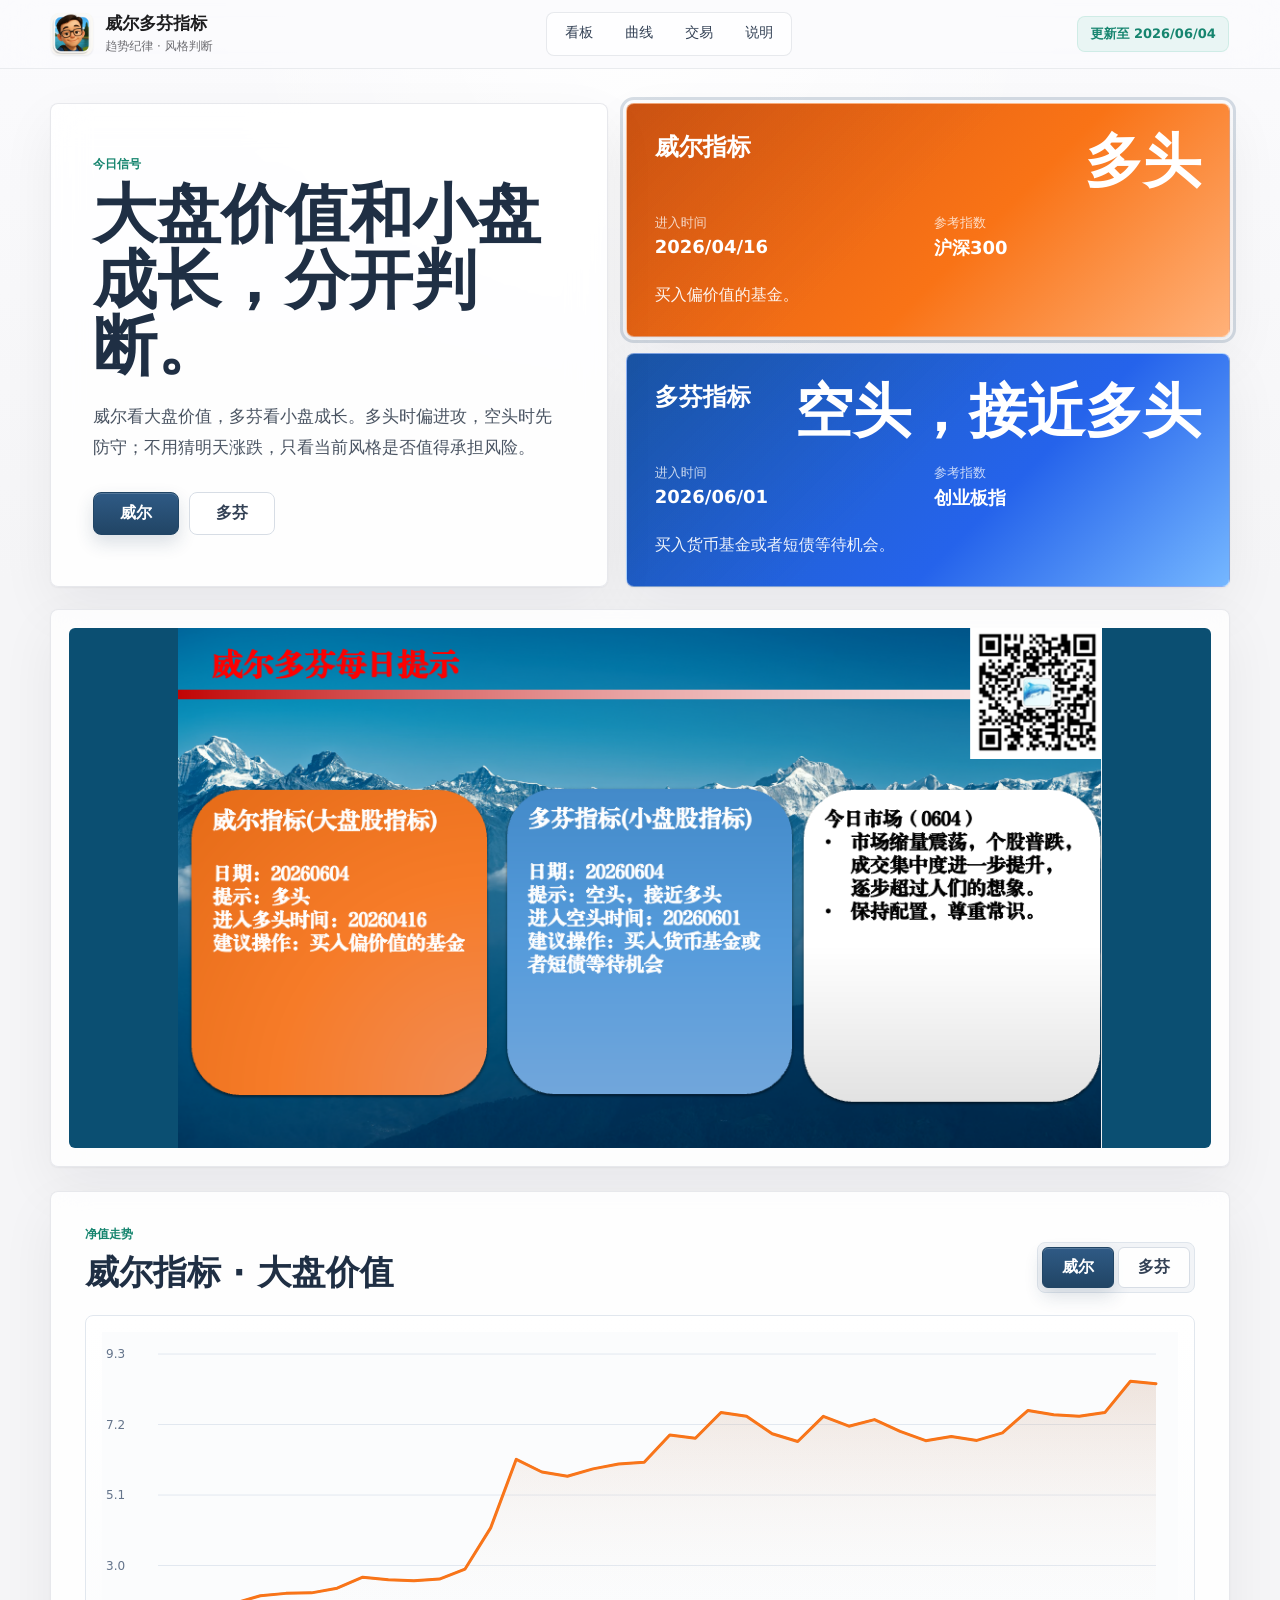
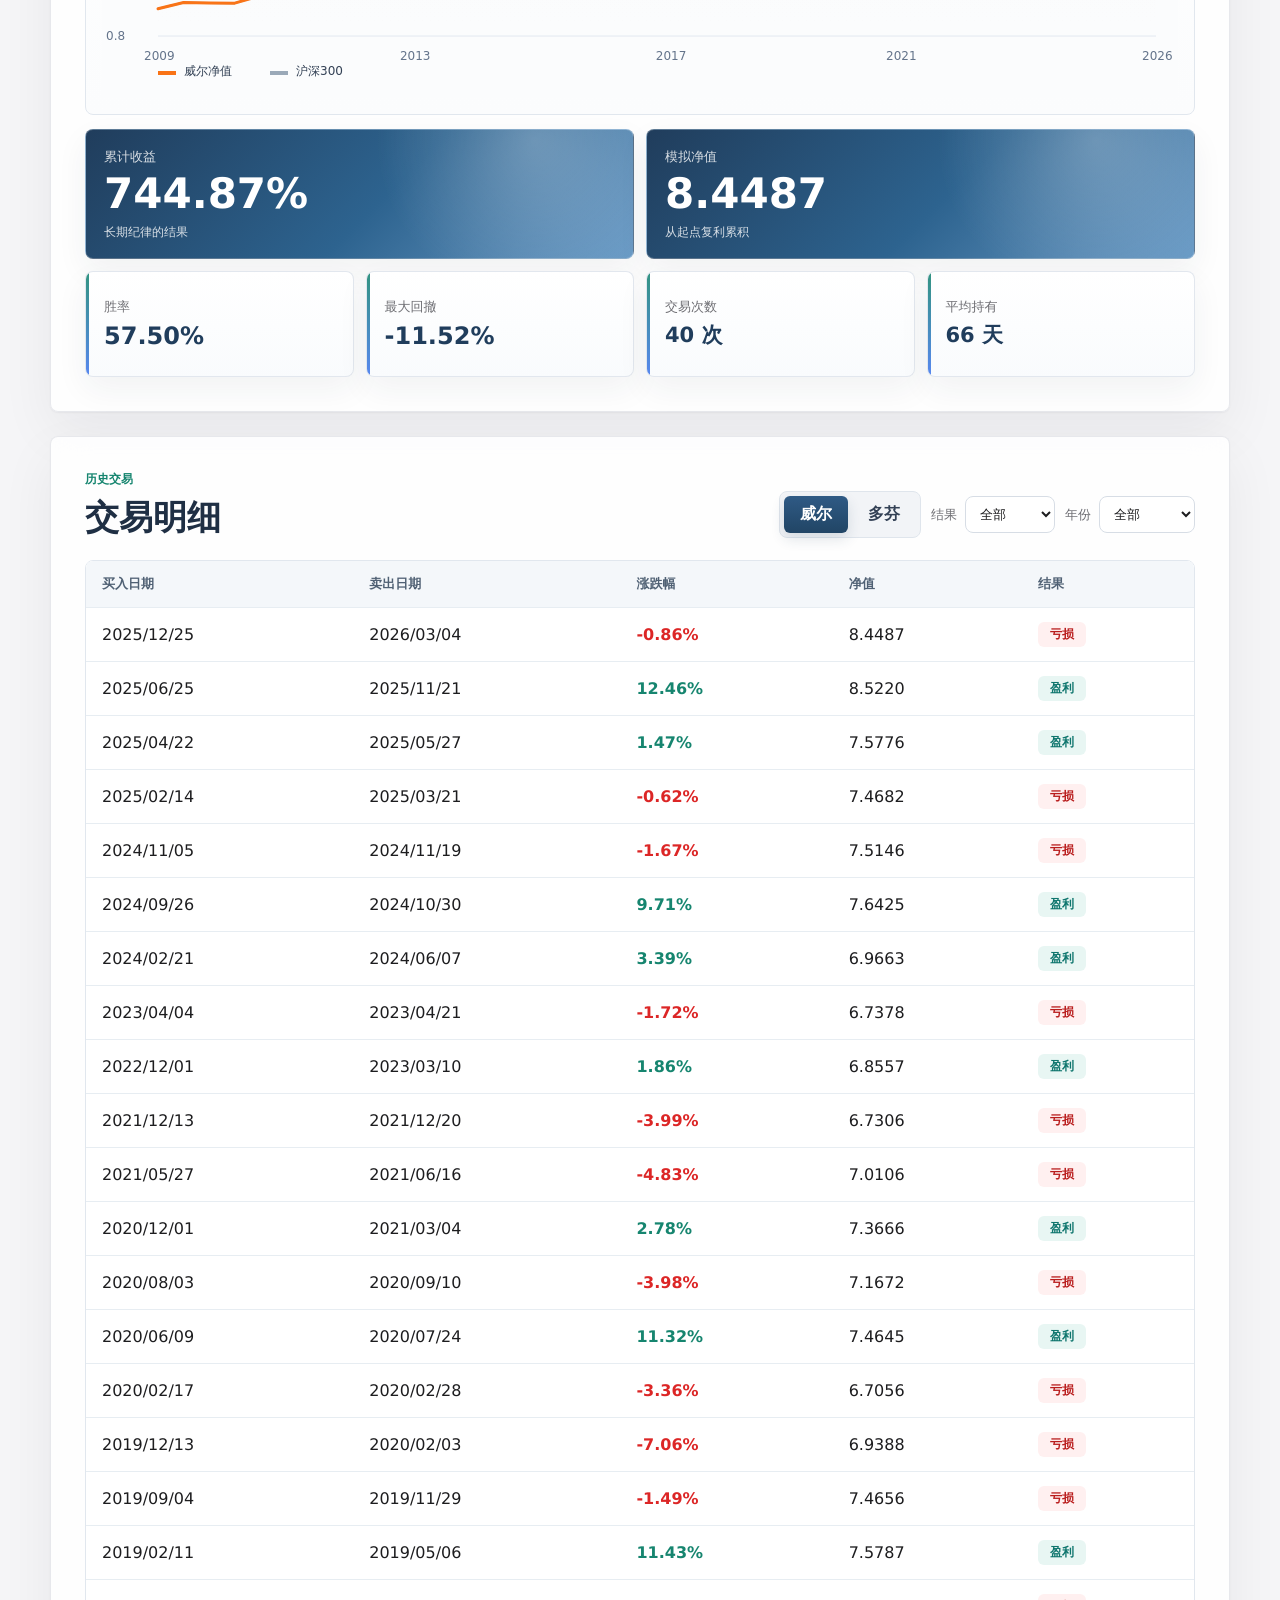
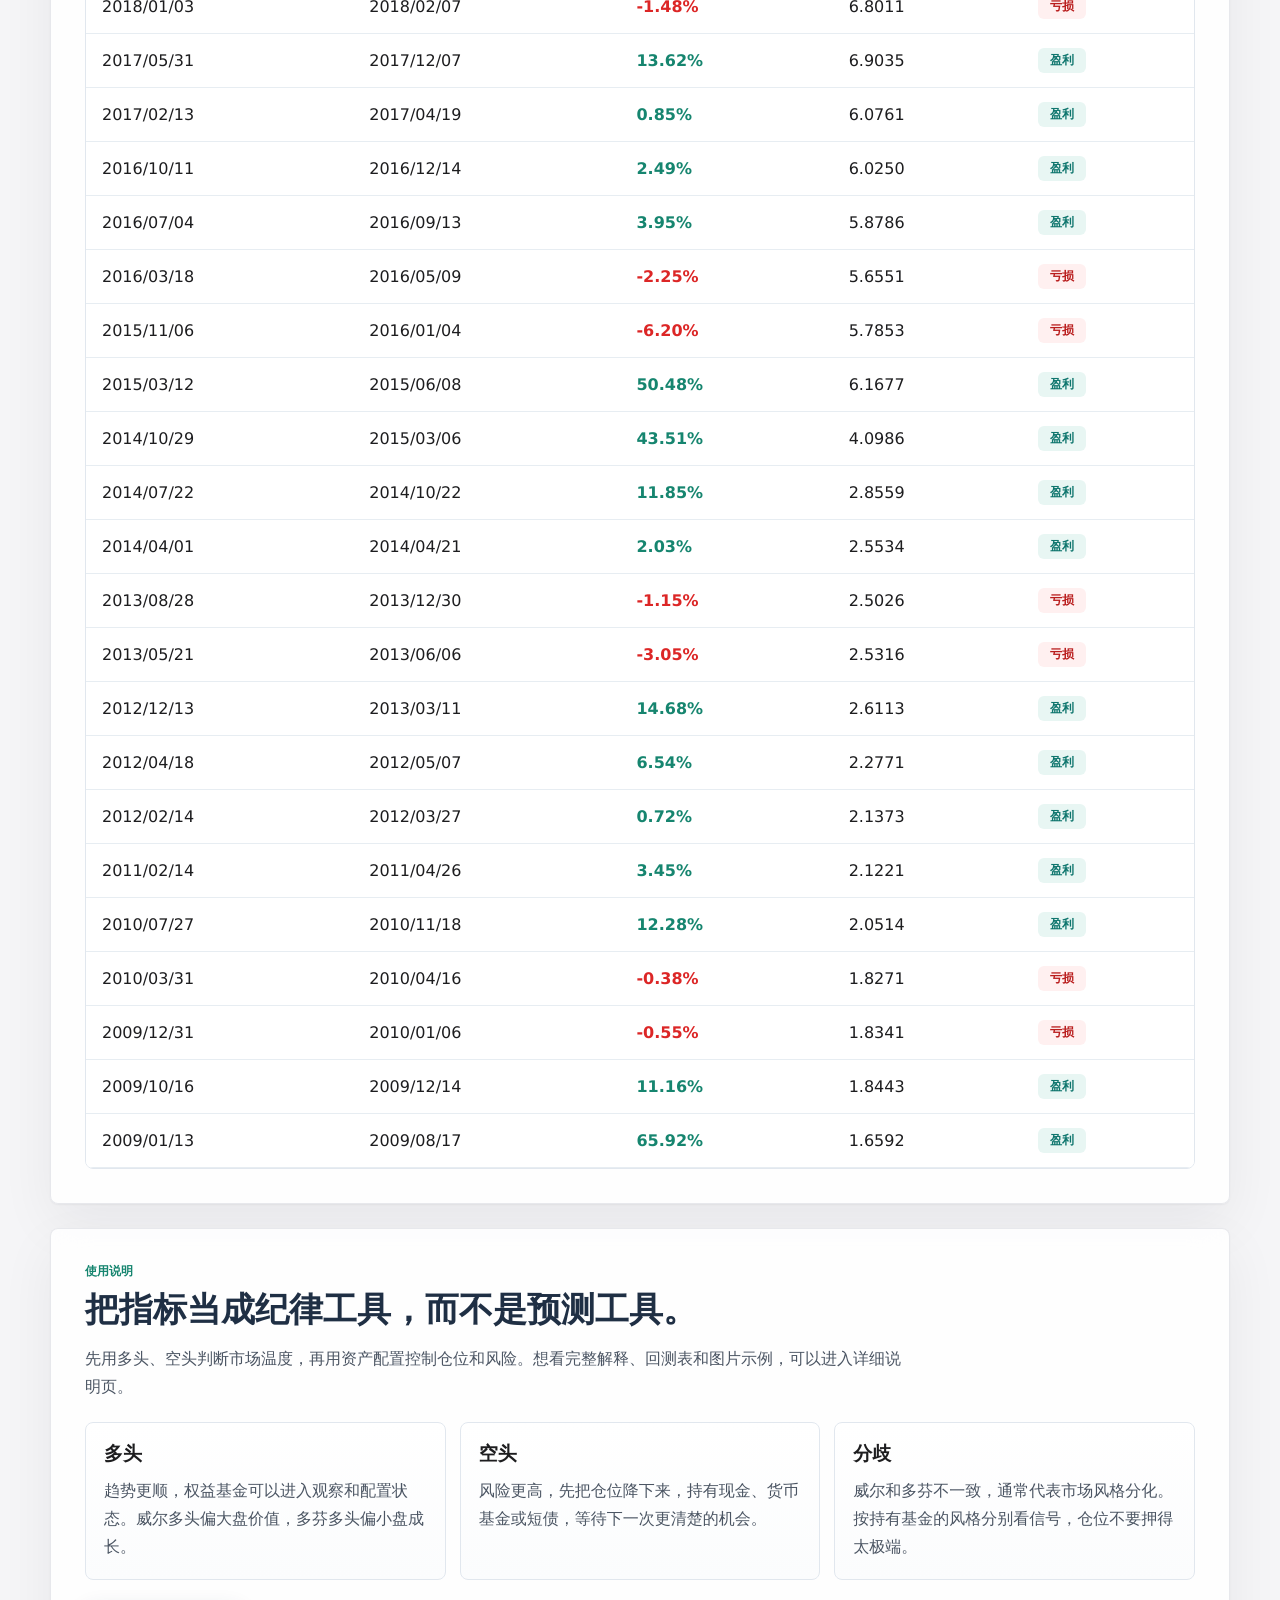
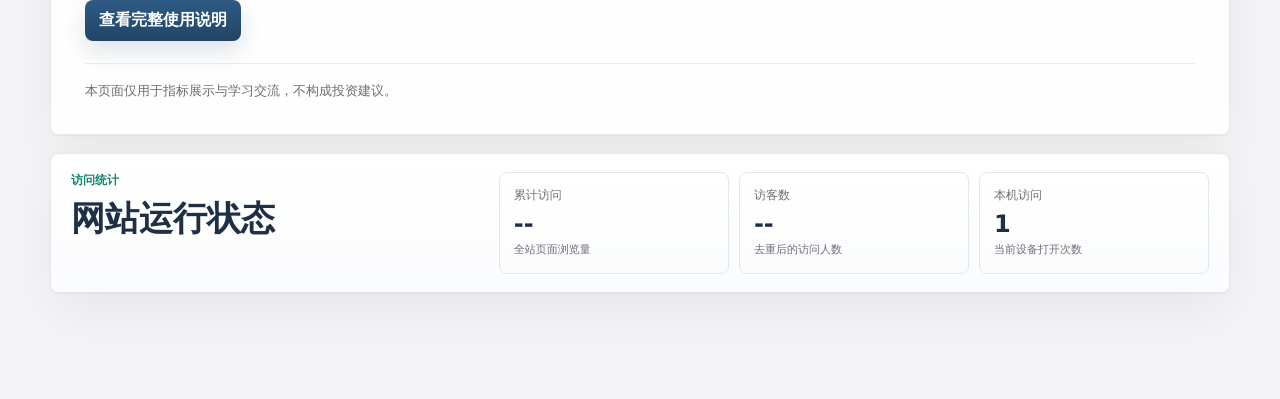
==== index.html @ 6c005b2b "refine metrics trades and guide page" ====
<!doctype html>
<html lang="zh-CN">
  <head>
    <meta charset="utf-8" />
    <meta name="viewport" content="width=device-width, initial-scale=1" />
    <meta name="description" content="威尔多芬指标交互看板：查看最新多空信号、净值曲线、历史交易和使用说明。" />
    <title>威尔多芬指标</title>
    <link rel="stylesheet" href="./public/styles.css" />
  </head>
  <body>
    <header class="topbar">
      <a class="brand" href="#overview" aria-label="威尔多芬指标首页">
        <img class="brand-mark" src="./public/assets/logo.jpeg" alt="" />
        <span>
          <strong>威尔多芬指标</strong>
          <small>趋势纪律 · 风格判断</small>
        </span>
      </a>
      <nav class="desktop-nav" aria-label="主导航">
        <a href="#overview">看板</a>
        <a href="#chart">曲线</a>
        <a href="#trades">交易</a>
        <a href="#guide">说明</a>
      </nav>
      <div class="update-pill" id="updatedAt">更新中</div>
    </header>

    <main>
      <section class="overview" id="overview">
        <div class="overview-copy">
          <p class="eyebrow">今日信号</p>
          <h1>大盘价值和小盘成长，分开判断。</h1>
          <p class="lead">
            威尔看大盘价值，多芬看小盘成长。多头时偏进攻，空头时先防守；不用猜明天涨跌，只看当前风格是否值得承担风险。
          </p>
          <div class="hero-actions">
            <button class="mode-button active" data-strategy-switch="weiler">威尔</button>
            <button class="mode-button" data-strategy-switch="duofen">多芬</button>
          </div>
        </div>
        <div class="signal-board" aria-label="最新指标状态">
          <article class="signal-panel signal-weiler" data-signal-panel="weiler">
            <div>
              <span class="panel-label">威尔指标</span>
              <strong id="weilerStatus">多头</strong>
            </div>
            <dl>
              <div>
                <dt>进入时间</dt>
                <dd id="weilerEntered">-</dd>
              </div>
              <div>
                <dt>参考指数</dt>
                <dd>沪深300</dd>
              </div>
            </dl>
            <p id="weilerSuggestion">-</p>
          </article>
          <article class="signal-panel signal-duofen" data-signal-panel="duofen">
            <div>
              <span class="panel-label">多芬指标</span>
              <strong id="duofenStatus">多头</strong>
            </div>
            <dl>
              <div>
                <dt>进入时间</dt>
                <dd id="duofenEntered">-</dd>
              </div>
              <div>
                <dt>参考指数</dt>
                <dd>创业板指</dd>
              </div>
            </dl>
            <p id="duofenSuggestion">-</p>
          </article>
        </div>
      </section>

      <section class="daily-image-band" aria-label="每日提示图片">
        <img src="./public/assets/daily-signal.png" alt="威尔多芬每日提示" />
      </section>

      <section class="section" id="chart">
        <div class="section-heading">
          <div>
            <p class="eyebrow">净值走势</p>
            <h2 id="chartTitle">威尔指标</h2>
          </div>
          <div class="segmented" role="tablist" aria-label="指标切换">
            <button class="segment active" data-strategy-switch="weiler" role="tab">威尔</button>
            <button class="segment" data-strategy-switch="duofen" role="tab">多芬</button>
          </div>
        </div>
        <div class="chart-surface">
          <canvas id="navChart" width="1200" height="520"></canvas>
          <div class="chart-tooltip" id="chartTooltip" hidden></div>
        </div>
        <aside class="metrics-panel" aria-label="关键指标">
          <div class="metric metric-primary">
            <span>累计收益</span>
            <strong id="metricReturn">-</strong>
            <small>长期纪律的结果</small>
          </div>
          <div class="metric metric-primary">
            <span>模拟净值</span>
            <strong id="metricNet">-</strong>
            <small>从起点复利累积</small>
          </div>
          <div class="metric">
            <span>胜率</span>
            <strong id="metricWinRate">-</strong>
          </div>
          <div class="metric">
            <span>最大回撤</span>
            <strong id="metricDrawdown">-</strong>
          </div>
          <div class="metric compact">
            <span>交易次数</span>
            <strong id="metricTrades">-</strong>
          </div>
          <div class="metric compact">
            <span>平均持有</span>
            <strong id="metricHolding">-</strong>
          </div>
        </aside>
      </section>

      <section class="section" id="trades">
        <div class="section-heading">
          <div>
            <p class="eyebrow">历史交易</p>
            <h2>交易明细</h2>
          </div>
          <div class="trade-tools" aria-label="交易筛选">
            <div class="mini-segmented" role="tablist" aria-label="交易指标切换">
              <button class="mini-segment active" data-strategy-switch="weiler" role="tab">威尔</button>
              <button class="mini-segment" data-strategy-switch="duofen" role="tab">多芬</button>
            </div>
            <label class="select-label">
              <span>结果</span>
              <select id="resultFilter">
                <option value="all">全部</option>
                <option value="盈利">盈利</option>
                <option value="亏损">亏损</option>
              </select>
            </label>
            <label class="select-label">
              <span>年份</span>
              <select id="yearFilter">
                <option value="all">全部</option>
              </select>
            </label>
          </div>
        </div>
        <div class="table-wrap">
          <table>
            <thead>
              <tr>
                <th>买入日期</th>
                <th>卖出日期</th>
                <th>涨跌幅</th>
                <th>净值</th>
                <th>结果</th>
              </tr>
            </thead>
            <tbody id="tradeRows"></tbody>
          </table>
        </div>
        <div class="trade-cards" id="tradeCards"></div>
      </section>

      <section class="section guide" id="guide">
        <p class="eyebrow">使用说明</p>
        <h2>把指标当成纪律工具，而不是预测工具。</h2>
        <p class="guide-lead">
          先用多头、空头判断市场温度，再用资产配置控制仓位和风险。想看完整解释、回测表和图片示例，可以进入详细说明页。
        </p>
        <div class="guide-grid">
          <article>
            <h3>多头</h3>
            <p>趋势更顺，权益基金可以进入观察和配置状态。威尔多头偏大盘价值，多芬多头偏小盘成长。</p>
          </article>
          <article>
            <h3>空头</h3>
            <p>风险更高，先把仓位降下来，持有现金、货币基金或短债，等待下一次更清楚的机会。</p>
          </article>
          <article>
            <h3>分歧</h3>
            <p>威尔和多芬不一致，通常代表市场风格分化。按持有基金的风格分别看信号，仓位不要押得太极端。</p>
          </article>
        </div>
        <a class="guide-link" href="./guide.html">查看完整使用说明</a>
        <p class="disclaimer" id="disclaimer"></p>
      </section>

      <section class="site-stats" aria-label="网站访问统计">
        <div>
          <p class="eyebrow">访问统计</p>
          <h2>网站运行状态</h2>
        </div>
        <div class="stats-grid">
          <article>
            <span>累计访问</span>
            <strong><span id="busuanzi_value_site_pv">--</span></strong>
            <small>全站页面浏览量</small>
          </article>
          <article>
            <span>访客数</span>
            <strong><span id="busuanzi_value_site_uv">--</span></strong>
            <small>去重后的访问人数</small>
          </article>
          <article>
            <span>本机访问</span>
            <strong id="localVisitCount">--</strong>
            <small>当前设备打开次数</small>
          </article>
        </div>
      </section>
    </main>

    <nav class="mobile-nav" aria-label="移动端导航">
      <a href="#overview">看板</a>
      <a href="#chart">曲线</a>
      <a href="#trades">交易</a>
      <a href="#guide">说明</a>
    </nav>

    <script async src="https://busuanzi.ibruce.info/busuanzi/2.3/busuanzi.pure.mini.js"></script>
    <script src="./public/app.js" type="module"></script>
  </body>
</html>
---- public/styles.css ----
:root {
  color-scheme: light;
  --ink: #1d1d1f;
  --muted: #6e6e73;
  --line: #e5e7eb;
  --paper: #f5f5f7;
  --surface: #ffffff;
  --navy: #203d5c;
  --green: #16856f;
  --orange: #f97316;
  --orange-soft: #fff1e8;
  --blue: #2563eb;
  --blue-soft: #edf5ff;
  --red: #dc2626;
  --shadow: 0 18px 50px rgba(25, 45, 70, 0.08);
  --soft-shadow: 0 1px 2px rgba(15, 23, 42, 0.05), 0 20px 55px rgba(15, 23, 42, 0.06);
}

* {
  box-sizing: border-box;
}

html {
  scroll-behavior: smooth;
  scroll-padding-top: 88px;
}

body {
  margin: 0;
  color: var(--ink);
  background:
    radial-gradient(circle at 50% 0%, rgba(255, 255, 255, 0.92) 0, rgba(245, 245, 247, 0) 420px),
    linear-gradient(180deg, #fbfbfd 0%, #f5f5f7 580px),
    var(--paper);
  font-family:
    ui-sans-serif, system-ui, -apple-system, BlinkMacSystemFont, "SF Pro Display", "Segoe UI",
    "PingFang SC", "Microsoft YaHei", sans-serif;
  -webkit-font-smoothing: antialiased;
  text-rendering: geometricPrecision;
}

a {
  color: inherit;
  text-decoration: none;
}

button,
select {
  font: inherit;
}

.topbar {
  position: sticky;
  top: 0;
  z-index: 20;
  display: flex;
  align-items: center;
  justify-content: space-between;
  gap: 24px;
  min-height: 68px;
  padding: 12px clamp(18px, 4vw, 56px);
  background: rgba(251, 251, 253, 0.82);
  border-bottom: 1px solid rgba(229, 231, 235, 0.78);
  backdrop-filter: saturate(180%) blur(22px);
}

.brand {
  display: flex;
  align-items: center;
  gap: 12px;
  min-width: 210px;
}

.brand-mark {
  width: 42px;
  height: 42px;
  display: block;
  object-fit: cover;
  background: #ffffff;
  border-radius: 8px;
  box-shadow: 0 1px 2px rgba(15, 23, 42, 0.08);
}

.brand strong,
.brand small {
  display: block;
}

.brand strong {
  font-size: 17px;
}

.brand small {
  color: var(--muted);
  margin-top: 2px;
  font-size: 12px;
}

.desktop-nav {
  display: flex;
  align-items: center;
  justify-content: center;
  gap: 4px;
  padding: 4px;
  background: rgba(255, 255, 255, 0.72);
  border: 1px solid rgba(229, 231, 235, 0.9);
  border-radius: 8px;
  box-shadow: inset 0 1px 0 rgba(255, 255, 255, 0.74);
}

.desktop-nav a {
  padding: 8px 14px;
  border-radius: 6px;
  color: #334155;
  font-size: 14px;
}

.desktop-nav a:hover {
  background: rgba(245, 245, 247, 0.92);
  color: var(--navy);
}

.update-pill {
  white-space: nowrap;
  padding: 8px 12px;
  color: var(--green);
  background: rgba(232, 246, 243, 0.9);
  border: 1px solid rgba(204, 235, 228, 0.88);
  border-radius: 8px;
  font-size: 13px;
  font-weight: 700;
}

main {
  width: min(1180px, calc(100% - 32px));
  margin: 0 auto;
  padding: 34px 0 106px;
}

.overview {
  display: grid;
  grid-template-columns: minmax(0, 0.96fr) minmax(460px, 1.04fr);
  align-items: stretch;
  gap: 18px;
  min-height: 430px;
}

.overview-copy {
  display: flex;
  flex-direction: column;
  justify-content: center;
  padding: 42px;
  background: rgba(255, 255, 255, 0.86);
  border: 1px solid rgba(229, 231, 235, 0.92);
  border-radius: 8px;
  box-shadow: var(--soft-shadow);
  backdrop-filter: blur(18px);
}

.eyebrow {
  margin: 0 0 10px;
  color: var(--green);
  font-size: 12px;
  font-weight: 800;
  letter-spacing: 0;
}

h1,
h2,
h3,
p {
  overflow-wrap: anywhere;
}

h1 {
  max-width: 720px;
  margin: 0;
  color: #1f2f44;
  font-size: clamp(36px, 5vw, 64px);
  line-height: 1.03;
  font-weight: 800;
}

h2 {
  margin: 0;
  color: #1f2f44;
  font-size: clamp(25px, 3vw, 34px);
  line-height: 1.18;
}

h3 {
  margin: 0 0 10px;
  font-size: 19px;
}

.lead {
  margin: 22px 0 0;
  max-width: 680px;
  color: #4b5563;
  font-size: 17px;
  line-height: 1.8;
}

.hero-actions {
  display: flex;
  gap: 10px;
  margin-top: 28px;
}

.mode-button,
.segment {
  border: 1px solid #d7dde5;
  background: rgba(255, 255, 255, 0.92);
  color: #334155;
  cursor: pointer;
  transition: 0.18s ease;
}

.mode-button:hover,
.segment:hover {
  border-color: #b7c3d0;
  background: #f8fafc;
}

.mode-button {
  min-width: 86px;
  padding: 10px 18px;
  border-radius: 8px;
  font-weight: 800;
}

.mode-button.active,
.segment.active {
  color: white;
  background: linear-gradient(180deg, #2f5a85, #214565);
  border-color: #214565;
  box-shadow: inset 0 1px 0 rgba(255, 255, 255, 0.18), 0 8px 18px rgba(32, 61, 92, 0.16);
}

.signal-board {
  display: grid;
  grid-template-columns: 1fr;
  gap: 16px;
}

.signal-panel {
  display: flex;
  flex-direction: column;
  justify-content: space-between;
  min-height: 206px;
  padding: 28px;
  border-radius: 8px;
  border: 1px solid rgba(255, 255, 255, 0.42);
  box-shadow: var(--soft-shadow);
}

.signal-panel.active-signal {
  outline: 3px solid rgba(35, 71, 109, 0.18);
  outline-offset: 3px;
}

.signal-panel > div:first-child {
  display: flex;
  align-items: flex-start;
  justify-content: space-between;
  gap: 18px;
}

.signal-panel strong {
  font-size: clamp(38px, 5vw, 58px);
  line-height: 1;
}

.panel-label {
  font-size: 24px;
  font-weight: 900;
}

.signal-panel dl {
  display: grid;
  grid-template-columns: 1fr 1fr;
  gap: 12px;
  margin: 24px 0 0;
}

.signal-panel dt {
  color: rgba(255, 255, 255, 0.76);
  font-size: 13px;
}

.signal-panel dd {
  margin: 5px 0 0;
  color: white;
  font-size: 18px;
  font-weight: 800;
}

.signal-panel p {
  margin: 20px 0 0;
  color: rgba(255, 255, 255, 0.92);
  line-height: 1.7;
}

.signal-weiler {
  color: white;
  background:
    linear-gradient(135deg, rgba(120, 45, 12, 0.18), rgba(255, 255, 255, 0) 46%),
    linear-gradient(135deg, #dc5a13, #f97316 58%, #ffb179);
}

.signal-duofen {
  color: white;
  background:
    linear-gradient(135deg, rgba(13, 42, 92, 0.22), rgba(255, 255, 255, 0) 48%),
    linear-gradient(135deg, #1d5fb8, #2563eb 62%, #75b7ff);
}

.daily-image-band {
  margin-top: 22px;
  padding: 18px;
  background: rgba(255, 255, 255, 0.78);
  border: 1px solid rgba(229, 231, 235, 0.92);
  border-radius: 8px;
  box-shadow: var(--soft-shadow);
  backdrop-filter: blur(18px);
}

.daily-image-band img {
  display: block;
  width: 100%;
  height: auto;
  aspect-ratio: 16 / 9;
  max-height: 520px;
  object-fit: contain;
  border-radius: 6px;
  background: #0b4f72;
}

.section {
  scroll-margin-top: 88px;
  margin-top: 24px;
  padding: clamp(22px, 4vw, 34px);
  background: rgba(255, 255, 255, 0.86);
  border: 1px solid rgba(229, 231, 235, 0.92);
  border-radius: 8px;
  box-shadow: var(--soft-shadow);
  backdrop-filter: blur(18px);
}

.section-heading {
  display: flex;
  align-items: flex-end;
  justify-content: space-between;
  gap: 20px;
  margin-bottom: 22px;
}

.segmented {
  display: flex;
  gap: 4px;
  padding: 4px;
  background: #f2f4f7;
  border: 1px solid #dfe5ec;
  border-radius: 8px;
}

.segment {
  min-width: 72px;
  padding: 9px 14px;
  border-radius: 6px;
  font-weight: 800;
}

.chart-surface {
  position: relative;
  min-height: 386px;
  padding: 16px;
  background: linear-gradient(180deg, #ffffff, #fbfcfd);
  border: 1px solid #e1e7ee;
  border-radius: 8px;
}

#navChart {
  display: block;
  width: 100%;
  height: 366px;
}

.chart-tooltip {
  position: absolute;
  min-width: 176px;
  padding: 10px 12px;
  background: rgba(24, 35, 49, 0.94);
  color: white;
  border-radius: 8px;
  font-size: 13px;
  pointer-events: none;
  transform: translate(-50%, calc(-100% - 12px));
}

.chart-tooltip strong,
.chart-tooltip span {
  display: block;
}

.chart-tooltip span {
  margin-top: 4px;
  color: #dbeafe;
}

.metrics-panel {
  display: grid;
  grid-template-columns: repeat(4, minmax(0, 1fr));
  gap: 12px;
  margin-top: 14px;
}

.metric {
  display: flex;
  flex-direction: column;
  justify-content: center;
  min-height: 106px;
  padding: 18px;
  position: relative;
  overflow: hidden;
  border: 1px solid rgba(225, 231, 238, 0.96);
  border-radius: 8px;
  background:
    linear-gradient(180deg, rgba(255, 255, 255, 0.96), rgba(249, 251, 253, 0.96)),
    #ffffff;
  box-shadow: 0 12px 32px rgba(31, 47, 68, 0.06);
}

.metric::before {
  content: "";
  position: absolute;
  inset: 0 auto 0 0;
  width: 3px;
  background: linear-gradient(180deg, rgba(22, 133, 111, 0.88), rgba(37, 99, 235, 0.76));
}

.metric-primary {
  grid-column: span 2;
  min-height: 128px;
  color: white;
  background:
    radial-gradient(circle at 82% 8%, rgba(255, 255, 255, 0.24), rgba(255, 255, 255, 0) 34%),
    linear-gradient(135deg, #203d5c, #2d638f 54%, #6a9bc6);
  border-color: rgba(255, 255, 255, 0.26);
}

.metric-primary::before {
  width: 0;
}

.metric span {
  color: var(--muted);
  font-size: 13px;
}

.metric strong {
  margin-top: 6px;
  color: #203d5c;
  font-size: 24px;
}

.metric small {
  margin-top: 7px;
  color: #758399;
  font-size: 12px;
  line-height: 1.4;
}

.metric-primary span,
.metric-primary small,
.metric-primary strong {
  color: white;
}

.metric-primary span,
.metric-primary small {
  opacity: 0.82;
}

.metric-primary strong {
  font-size: clamp(30px, 4vw, 42px);
  line-height: 1.05;
}

.metric.compact strong {
  font-size: 21px;
}

.body-copy {
  margin: 14px 0 0;
  color: #4b5563;
  font-size: 16px;
  line-height: 1.8;
}

.trade-extremes {
  display: grid;
  grid-template-columns: 1fr 1fr;
  gap: 12px;
}

.trade-extremes article {
  min-height: 132px;
  padding: 18px;
  background: linear-gradient(180deg, #ffffff, #fbfcfd);
  border: 1px solid #e1e7ee;
  border-radius: 8px;
}

.trade-extremes span,
.trade-extremes small {
  display: block;
  color: var(--muted);
}

.trade-extremes strong {
  display: block;
  margin: 12px 0;
  font-size: 28px;
}

.trade-extremes article:first-child strong {
  color: var(--green);
}

.trade-extremes article:last-child strong {
  color: var(--red);
}

.trade-tools {
  display: flex;
  align-items: center;
  gap: 10px;
  flex-wrap: wrap;
}

.mini-segmented {
  display: flex;
  gap: 4px;
  padding: 4px;
  background: #f2f4f7;
  border: 1px solid #dfe5ec;
  border-radius: 8px;
}

.mini-segment {
  min-width: 64px;
  padding: 8px 12px;
  color: #334155;
  background: transparent;
  border: 0;
  border-radius: 6px;
  cursor: pointer;
  font-weight: 800;
}

.mini-segment.active {
  color: white;
  background: linear-gradient(180deg, #2f5a85, #214565);
  box-shadow: 0 6px 14px rgba(32, 61, 92, 0.14);
}

.select-label {
  display: flex;
  align-items: center;
  gap: 8px;
  color: var(--muted);
  font-size: 13px;
}

select {
  min-width: 90px;
  padding: 9px 30px 9px 10px;
  color: var(--ink);
  background: #ffffff;
  border: 1px solid #d7dde5;
  border-radius: 8px;
}

.table-wrap {
  overflow-x: auto;
  border: 1px solid #e1e7ee;
  border-radius: 8px;
}

table {
  width: 100%;
  min-width: 700px;
  border-collapse: collapse;
  background: white;
}

th,
td {
  padding: 14px 16px;
  text-align: left;
  border-bottom: 1px solid #e7edf2;
  white-space: nowrap;
}

th {
  color: #506174;
  background: #f4f7fa;
  font-size: 13px;
}

tbody tr:hover {
  background: #f8fafc;
}

.positive {
  color: var(--green);
  font-weight: 900;
}

.negative {
  color: var(--red);
  font-weight: 900;
}

.tag {
  display: inline-flex;
  align-items: center;
  min-width: 48px;
  justify-content: center;
  padding: 4px 8px;
  border-radius: 6px;
  font-size: 12px;
  font-weight: 800;
}

.tag.win {
  color: #0f766e;
  background: #e8f6f3;
}

.tag.loss {
  color: #b91c1c;
  background: #fff0f0;
}

.trade-cards {
  display: none;
}

.guide-grid {
  display: grid;
  grid-template-columns: repeat(3, 1fr);
  gap: 14px;
  margin-top: 20px;
}

.guide-lead {
  max-width: 820px;
  margin: 14px 0 0;
  color: #4b5563;
  font-size: 16px;
  line-height: 1.8;
}

.guide-grid article {
  padding: 18px;
  border: 1px solid #e1e7ee;
  border-radius: 8px;
  background: linear-gradient(180deg, #ffffff, #fbfcfd);
}

.guide-grid p {
  margin: 0;
  color: #4b5563;
  line-height: 1.75;
}

.guide-link {
  display: inline-flex;
  align-items: center;
  margin-top: 20px;
  padding: 10px 14px;
  color: white;
  background: linear-gradient(180deg, #2f5a85, #214565);
  border-radius: 8px;
  font-weight: 800;
  box-shadow: 0 10px 22px rgba(32, 61, 92, 0.14);
}

.disclaimer {
  margin: 22px 0 0;
  padding-top: 18px;
  color: var(--muted);
  border-top: 1px solid #e7edf2;
  font-size: 13px;
}

.mobile-nav {
  display: none;
}

.site-stats {
  display: grid;
  grid-template-columns: minmax(0, 0.58fr) minmax(0, 1fr);
  gap: 16px;
  align-items: start;
  margin-top: 18px;
  padding: 18px 20px;
  background:
    linear-gradient(180deg, rgba(255, 255, 255, 0.92), rgba(250, 251, 253, 0.92)),
    #ffffff;
  border: 1px solid rgba(229, 231, 235, 0.96);
  border-radius: 8px;
  box-shadow: var(--soft-shadow);
  backdrop-filter: blur(18px);
}

.stats-grid {
  display: grid;
  grid-template-columns: repeat(3, minmax(0, 1fr));
  gap: 10px;
}

.stats-grid article {
  min-height: 88px;
  padding: 14px;
  background: linear-gradient(180deg, #ffffff, #fbfcfd);
  border: 1px solid #e1e7ee;
  border-radius: 8px;
}

.stats-grid span,
.stats-grid small {
  display: block;
}

.stats-grid article > span {
  color: var(--muted);
  font-size: 12px;
}

.stats-grid strong {
  display: block;
  margin: 8px 0 5px;
  color: #1f2f44;
  font-size: clamp(19px, 2.2vw, 24px);
  line-height: 1.05;
}

.stats-grid small {
  color: var(--muted);
  font-size: 11px;
  line-height: 1.5;
}

.guide-main {
  width: min(1080px, calc(100% - 32px));
}

.guide-hero {
  min-height: 360px;
  display: flex;
  flex-direction: column;
  justify-content: center;
  padding: clamp(34px, 6vw, 72px);
  background:
    radial-gradient(circle at 84% 12%, rgba(37, 99, 235, 0.16), rgba(37, 99, 235, 0) 34%),
    linear-gradient(180deg, rgba(255, 255, 255, 0.94), rgba(250, 251, 253, 0.9));
  border: 1px solid rgba(229, 231, 235, 0.92);
  border-radius: 8px;
  box-shadow: var(--soft-shadow);
}

.guide-hero p:not(.eyebrow) {
  max-width: 760px;
  margin: 22px 0 0;
  color: #4b5563;
  font-size: clamp(18px, 2.6vw, 24px);
  line-height: 1.75;
}

.guide-section {
  margin-top: 22px;
  padding: clamp(24px, 4vw, 38px);
  background: rgba(255, 255, 255, 0.88);
  border: 1px solid rgba(229, 231, 235, 0.92);
  border-radius: 8px;
  box-shadow: var(--soft-shadow);
  backdrop-filter: blur(18px);
}

.guide-section-head {
  max-width: 820px;
  margin-bottom: 18px;
}

.guide-copy,
.guide-note,
.guide-risk {
  color: #4b5563;
  font-size: 16px;
  line-height: 1.85;
}

.guide-note,
.guide-risk {
  margin: 18px 0 0;
  padding: 14px 16px;
  background: #f7fafc;
  border: 1px solid #e1e7ee;
  border-radius: 8px;
}

.guide-risk {
  color: #7f1d1d;
  background: #fff5f5;
  border-color: #fee2e2;
}

.guide-two-col,
.guide-chart-grid,
.guide-steps {
  display: grid;
  gap: 14px;
}

.guide-two-col {
  grid-template-columns: repeat(2, minmax(0, 1fr));
}

.guide-two-col article,
.guide-steps article {
  padding: 20px;
  background: linear-gradient(180deg, #ffffff, #fbfcfd);
  border: 1px solid #e1e7ee;
  border-radius: 8px;
}

.guide-two-col p,
.guide-steps p {
  margin: 0;
  color: #4b5563;
  line-height: 1.75;
}

.weiler-soft {
  border-color: rgba(249, 115, 22, 0.22) !important;
  background:
    linear-gradient(180deg, rgba(255, 255, 255, 0.96), rgba(255, 247, 237, 0.9)),
    #ffffff !important;
}

.duofen-soft {
  border-color: rgba(37, 99, 235, 0.22) !important;
  background:
    linear-gradient(180deg, rgba(255, 255, 255, 0.96), rgba(239, 246, 255, 0.9)),
    #ffffff !important;
}

.guide-figure {
  margin: 18px 0 0;
  padding: 12px;
  background: #ffffff;
  border: 1px solid #e1e7ee;
  border-radius: 8px;
}

.guide-figure img {
  display: block;
  width: 100%;
  height: auto;
  border-radius: 6px;
}

.guide-figure figcaption {
  margin-top: 10px;
  color: var(--muted);
  font-size: 13px;
  line-height: 1.6;
}

.guide-table-wrap {
  margin-top: 16px;
  overflow-x: auto;
  border: 1px solid #e1e7ee;
  border-radius: 8px;
}

.guide-chart-grid {
  grid-template-columns: 1fr;
  margin-top: 16px;
}

.guide-steps {
  grid-template-columns: repeat(4, minmax(0, 1fr));
}

.guide-steps span {
  display: inline-flex;
  margin-bottom: 18px;
  color: var(--green);
  font-size: 13px;
  font-weight: 900;
}

@media (max-width: 920px) {
  .topbar {
    min-height: 64px;
    padding: 10px 16px;
  }

  .desktop-nav,
  .update-pill {
    display: none;
  }

  main {
    width: min(100% - 24px, 760px);
    padding: 18px 0 84px;
  }

  .overview,
  .guide-grid,
  .guide-two-col,
  .guide-steps,
  .site-stats {
    grid-template-columns: 1fr;
  }

  .overview-copy {
    padding: 26px;
  }

  .signal-panel {
    min-height: 186px;
    padding: 22px;
  }

  .signal-panel:not(.active-signal) {
    display: none;
  }

  .panel-label {
    font-size: 21px;
  }

  .daily-image-band {
    padding: 10px;
  }

  .section-heading {
    align-items: flex-start;
    flex-direction: column;
  }

  .segmented,
  .trade-tools {
    width: 100%;
  }

  .segment {
    flex: 1;
  }

  .metrics-panel {
    grid-template-columns: repeat(2, minmax(0, 1fr));
  }

  .metric-primary {
    grid-column: span 1;
  }

  .chart-surface {
    min-height: 320px;
    padding: 10px;
  }

  #navChart {
    height: 300px;
  }

  .table-wrap {
    display: none;
  }

  .trade-cards {
    display: grid;
    gap: 10px;
  }

  .trade-card {
    padding: 14px;
    background: linear-gradient(180deg, #ffffff, #fbfcfd);
    border: 1px solid #e1e7ee;
    border-radius: 8px;
  }

  .trade-card-top,
  .trade-card-grid {
    display: flex;
    align-items: center;
    justify-content: space-between;
    gap: 12px;
  }

  .trade-card-top strong {
    font-size: 18px;
  }

  .trade-card-grid {
    margin-top: 10px;
    color: var(--muted);
    font-size: 13px;
  }

  .mobile-nav {
    position: fixed;
    right: 12px;
    bottom: 12px;
    left: 12px;
    z-index: 30;
    display: grid;
    grid-template-columns: repeat(4, 1fr);
    padding: 6px;
    background: rgba(255, 255, 255, 0.94);
    border: 1px solid rgba(229, 231, 235, 0.92);
    border-radius: 8px;
    box-shadow: 0 14px 38px rgba(25, 45, 70, 0.16);
    backdrop-filter: blur(16px);
  }

  .stats-grid {
    grid-template-columns: repeat(2, minmax(0, 1fr));
  }

  .guide-hero {
    min-height: 300px;
  }

  .mobile-nav a {
    padding: 10px 8px;
    text-align: center;
    color: #334155;
    border-radius: 6px;
    font-size: 13px;
    font-weight: 800;
  }

  .mobile-nav a:active {
    background: #edf4f9;
  }
}

@media (max-width: 560px) {
  .brand {
    min-width: 0;
  }

  .brand small {
    display: none;
  }

  .overview-copy,
  .section,
  .guide-section,
  .site-stats {
    padding: 20px;
  }

  .signal-panel dl,
  .trade-extremes,
  .metrics-panel,
  .stats-grid {
    grid-template-columns: 1fr;
  }

  .signal-panel strong {
    font-size: 42px;
  }

  .signal-panel p {
    font-size: 14px;
  }

  .daily-image-band img {
    max-height: 360px;
  }

  .trade-tools {
    display: grid;
    grid-template-columns: 1fr 1fr;
  }

  .mini-segmented {
    grid-column: 1 / -1;
  }

  .select-label {
    align-items: stretch;
    flex-direction: column;
    gap: 5px;
  }

  select {
    width: 100%;
  }
}
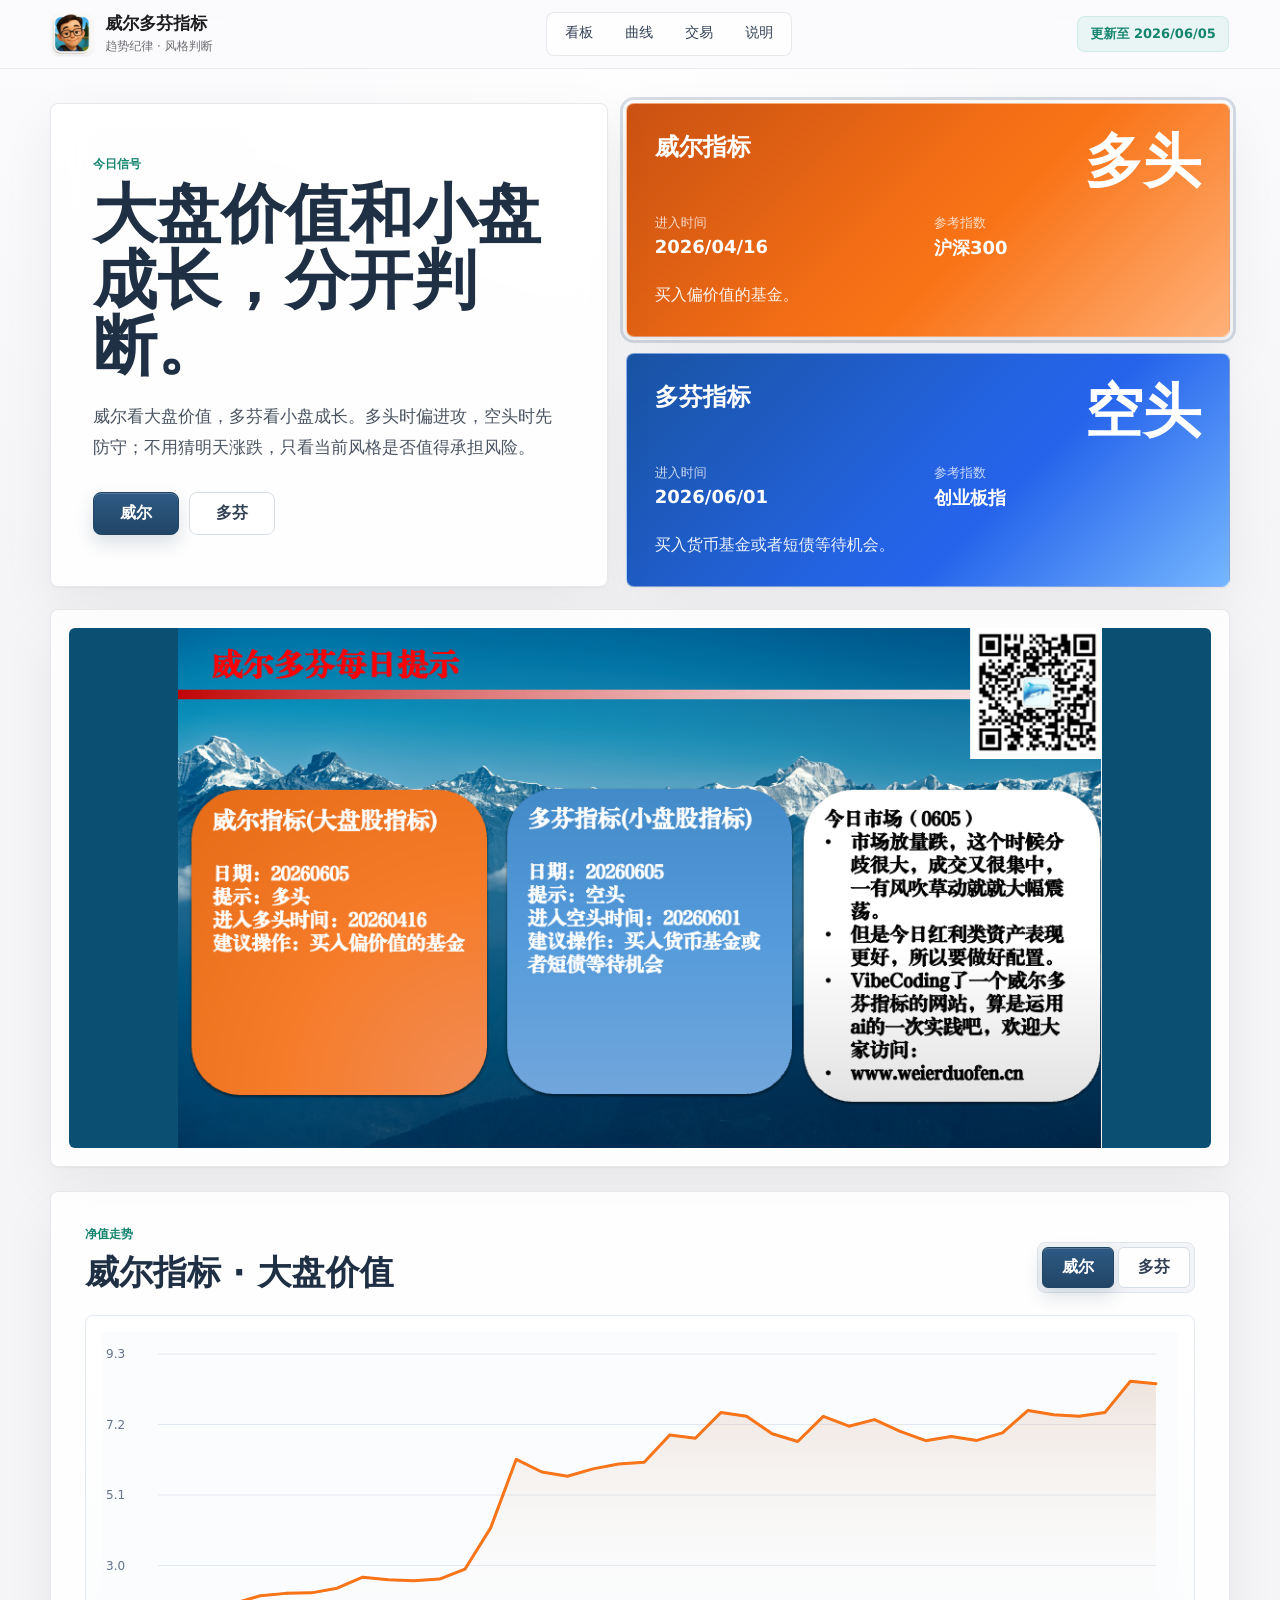
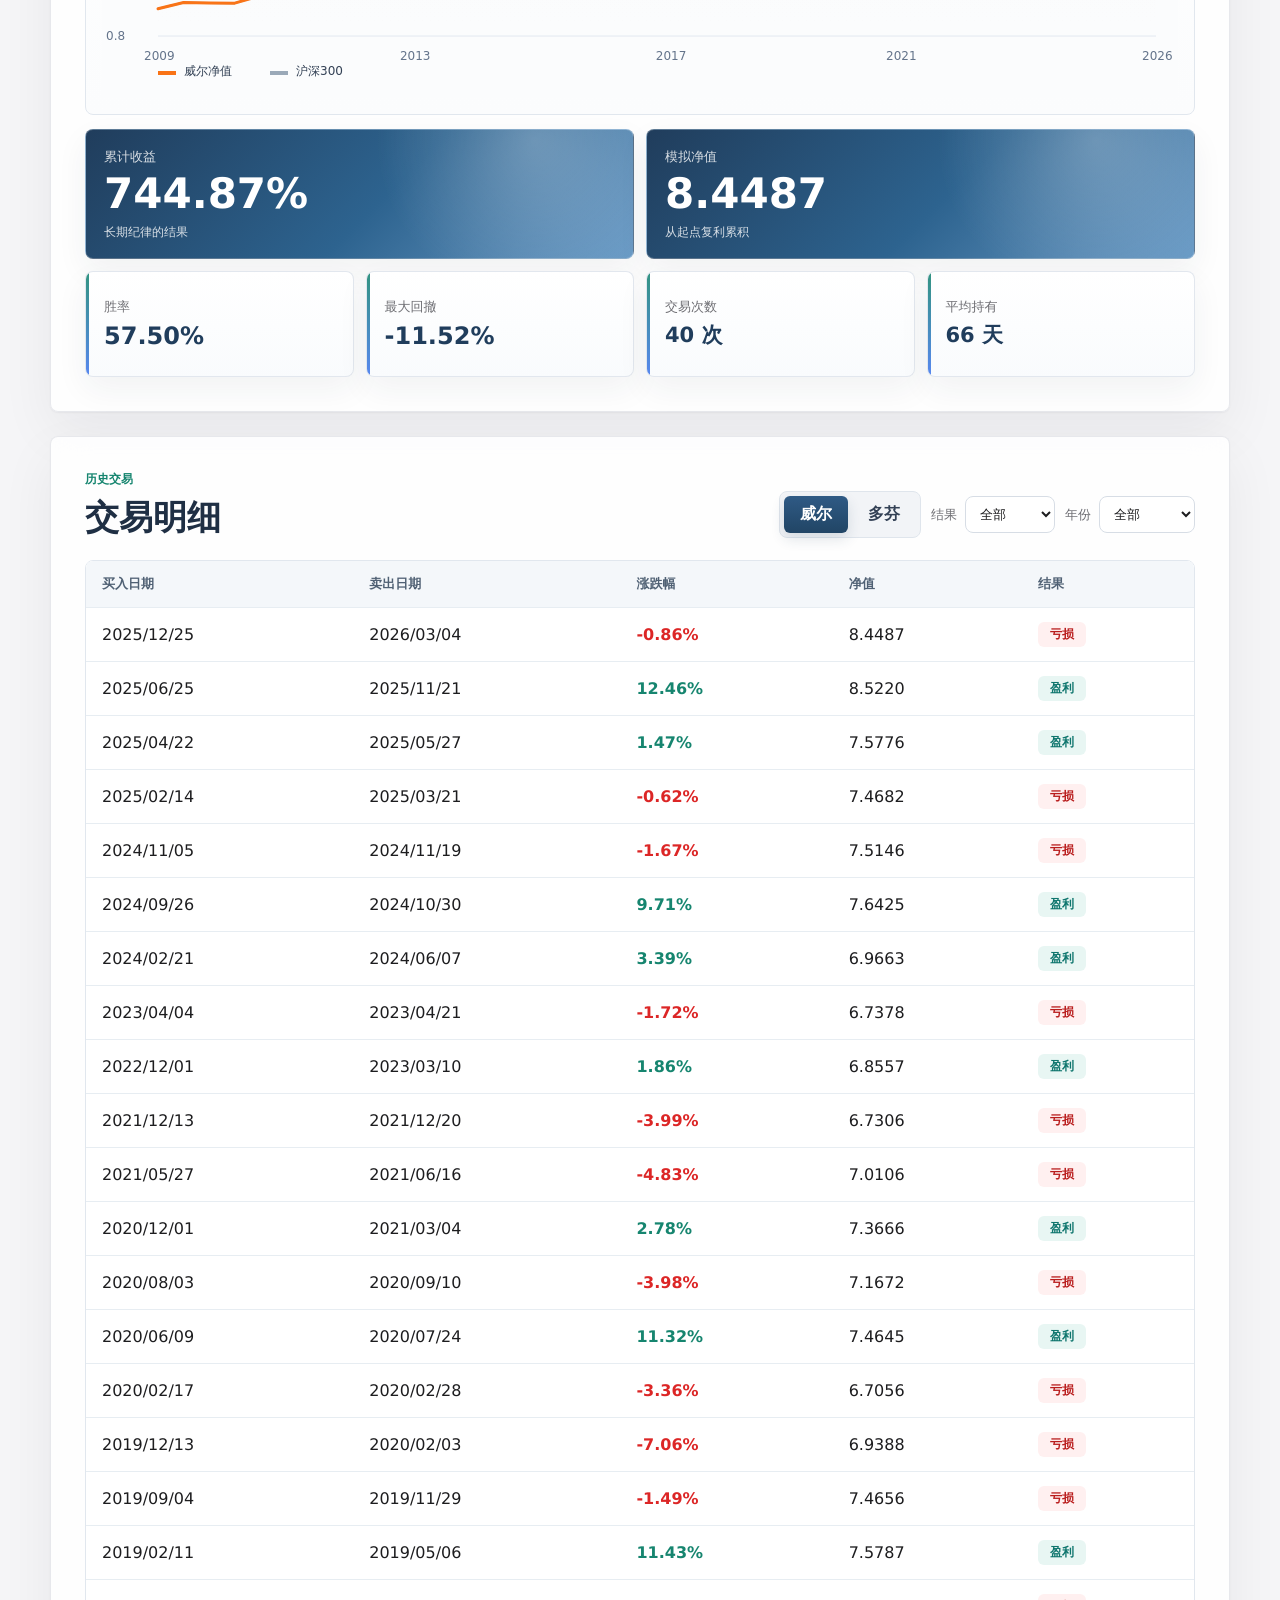
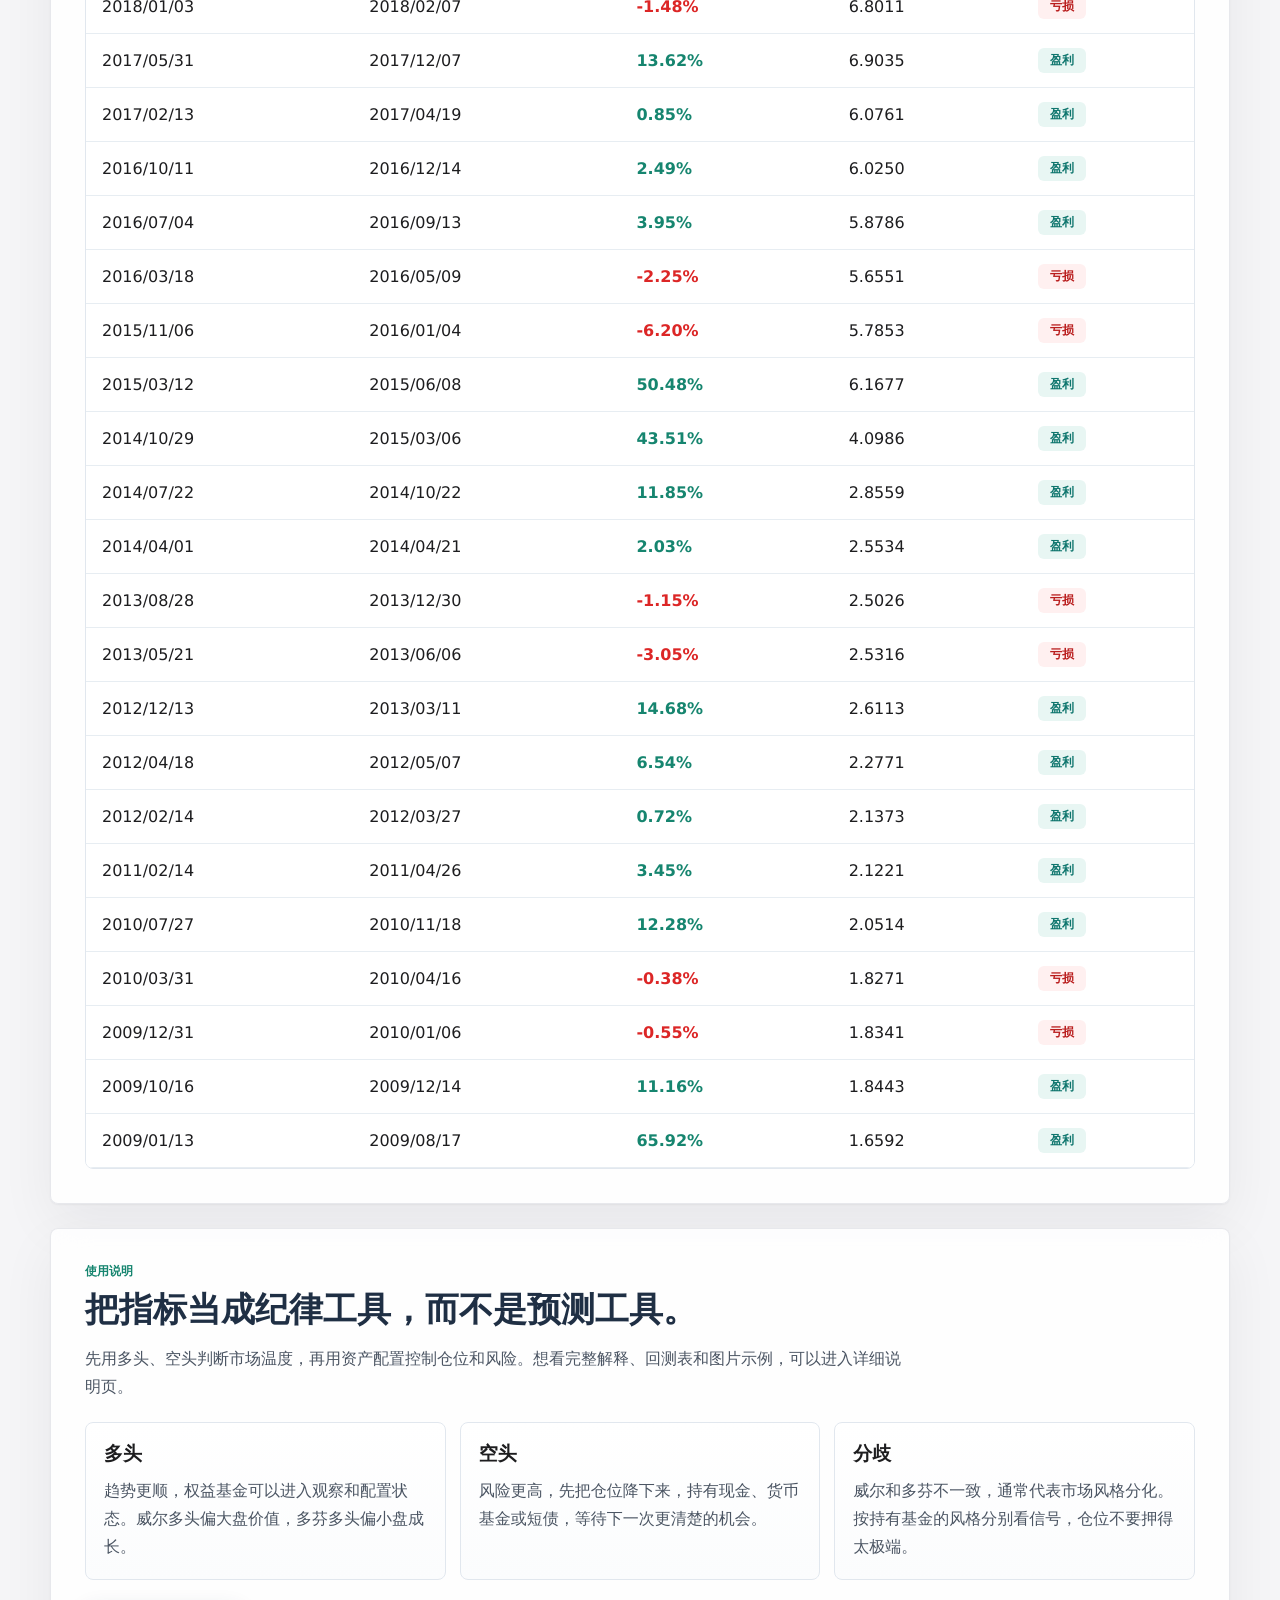
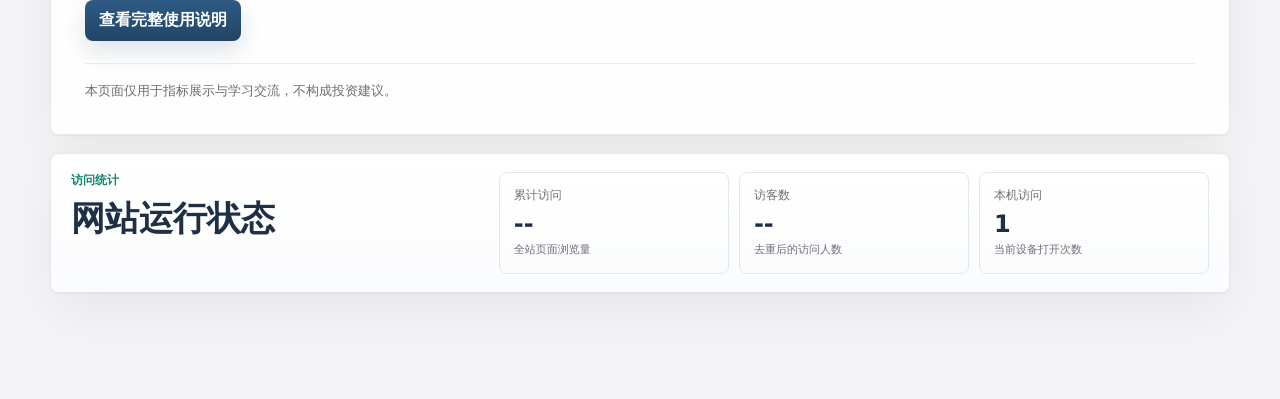
==== commit e6aa4282: "add browser and home screen icons" ====
--- a/index.html
+++ b/index.html
@@ -4,6 +4,28 @@
     <meta charset="utf-8" />
     <meta name="viewport" content="width=device-width, initial-scale=1" />
     <meta name="description" content="威尔多芬指标交互看板：查看最新多空信号、净值曲线、历史交易和使用说明。" />
+    <meta name="robots" content="index, follow" />
+    <link rel="canonical" href="https://weierduofen.cn/" />
+    <link rel="icon" href="./public/assets/favicon.ico" sizes="any" />
+    <link rel="icon" type="image/png" sizes="32x32" href="./public/assets/favicon-32x32.png" />
+    <link rel="icon" type="image/png" sizes="16x16" href="./public/assets/favicon-16x16.png" />
+    <link rel="apple-touch-icon" sizes="180x180" href="./public/assets/apple-touch-icon.png" />
+    <link rel="manifest" href="./manifest.webmanifest" />
+    <meta name="theme-color" content="#f97316" />
+    <meta name="apple-mobile-web-app-title" content="威尔多芬指标" />
+    <meta property="og:type" content="website" />
+    <meta property="og:site_name" content="威尔多芬指标" />
+    <meta property="og:title" content="威尔多芬指标" />
+    <meta property="og:description" content="用纪律判断市场温度：大盘价值和小盘成长，分开判断。" />
+    <meta property="og:url" content="https://weierduofen.cn/" />
+    <meta property="og:image" content="https://weierduofen.cn/public/assets/social-card.png" />
+    <meta property="og:image:secure_url" content="https://weierduofen.cn/public/assets/social-card.png" />
+    <meta property="og:image:width" content="1200" />
+    <meta property="og:image:height" content="630" />
+    <meta name="twitter:card" content="summary_large_image" />
+    <meta name="twitter:title" content="威尔多芬指标" />
+    <meta name="twitter:description" content="用纪律判断市场温度：大盘价值和小盘成长，分开判断。" />
+    <meta name="twitter:image" content="https://weierduofen.cn/public/assets/social-card.png" />
     <title>威尔多芬指标</title>
     <link rel="stylesheet" href="./public/styles.css" />
   </head>
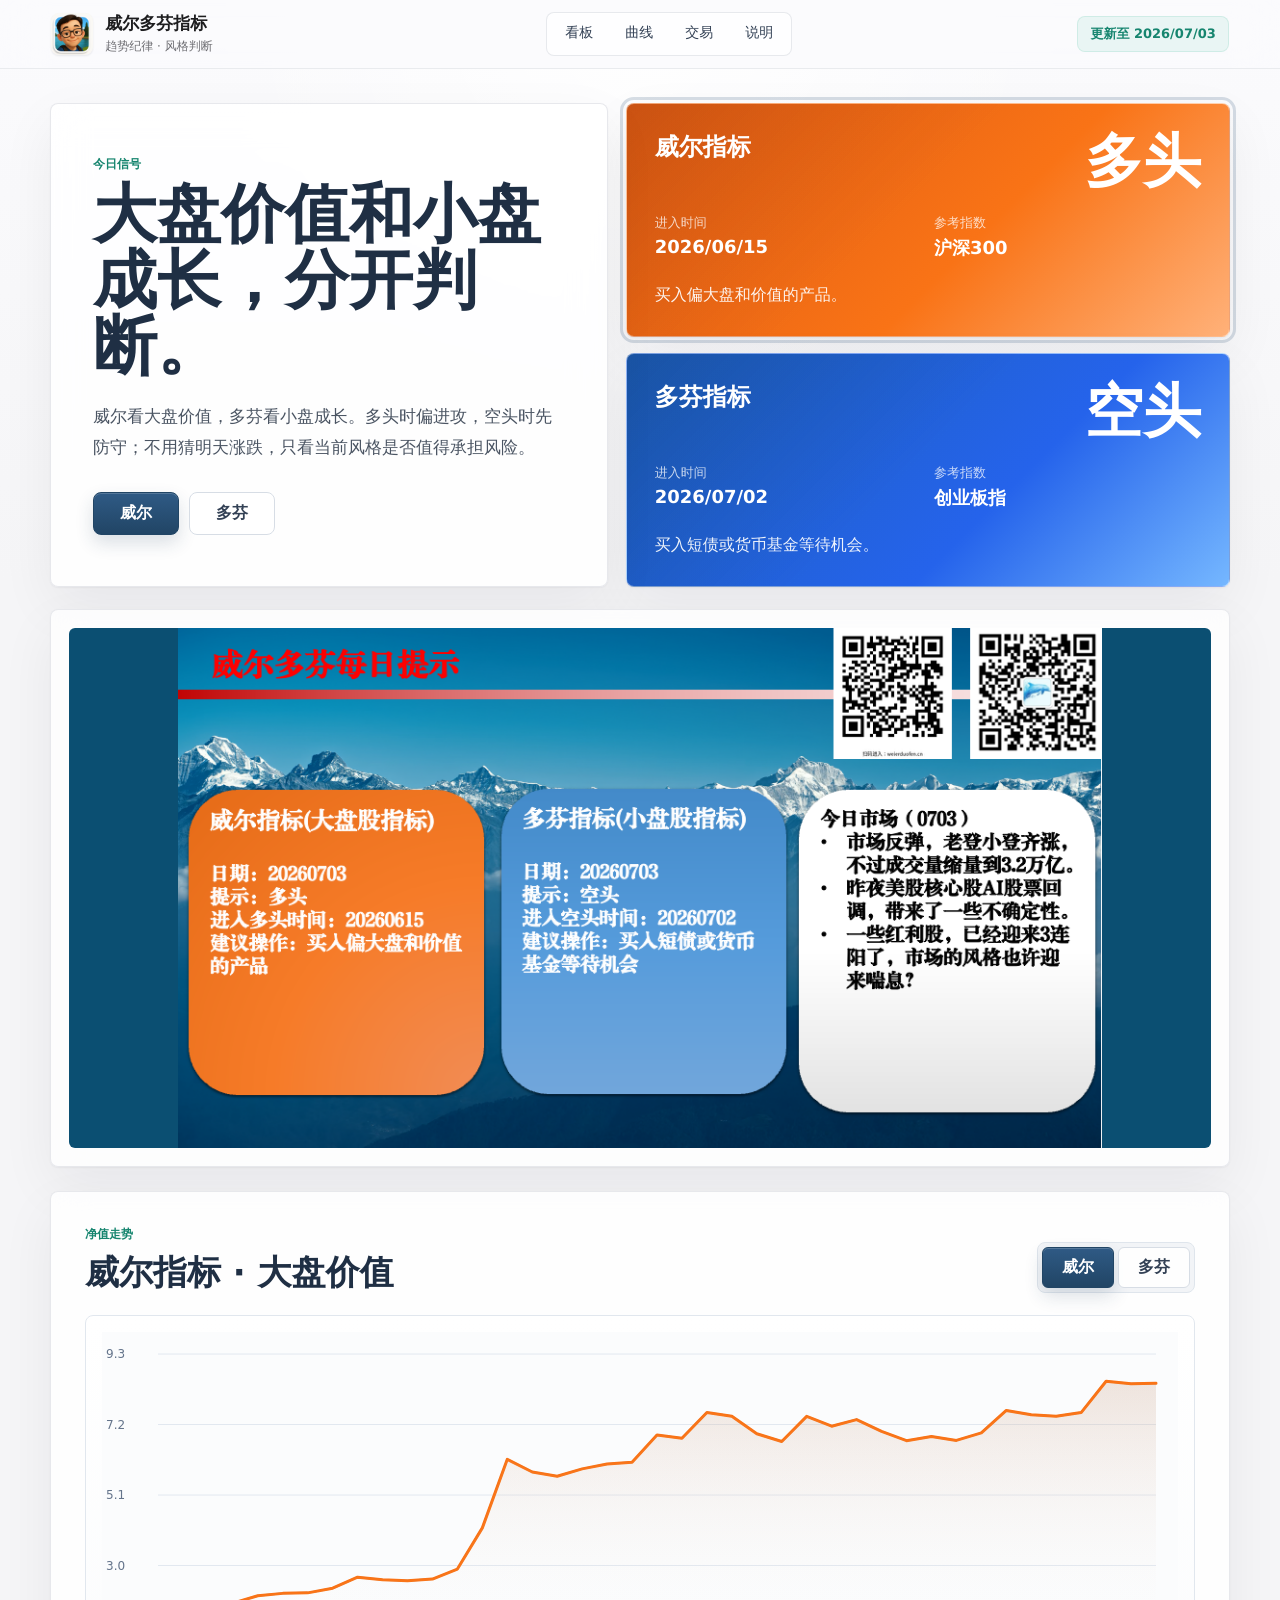
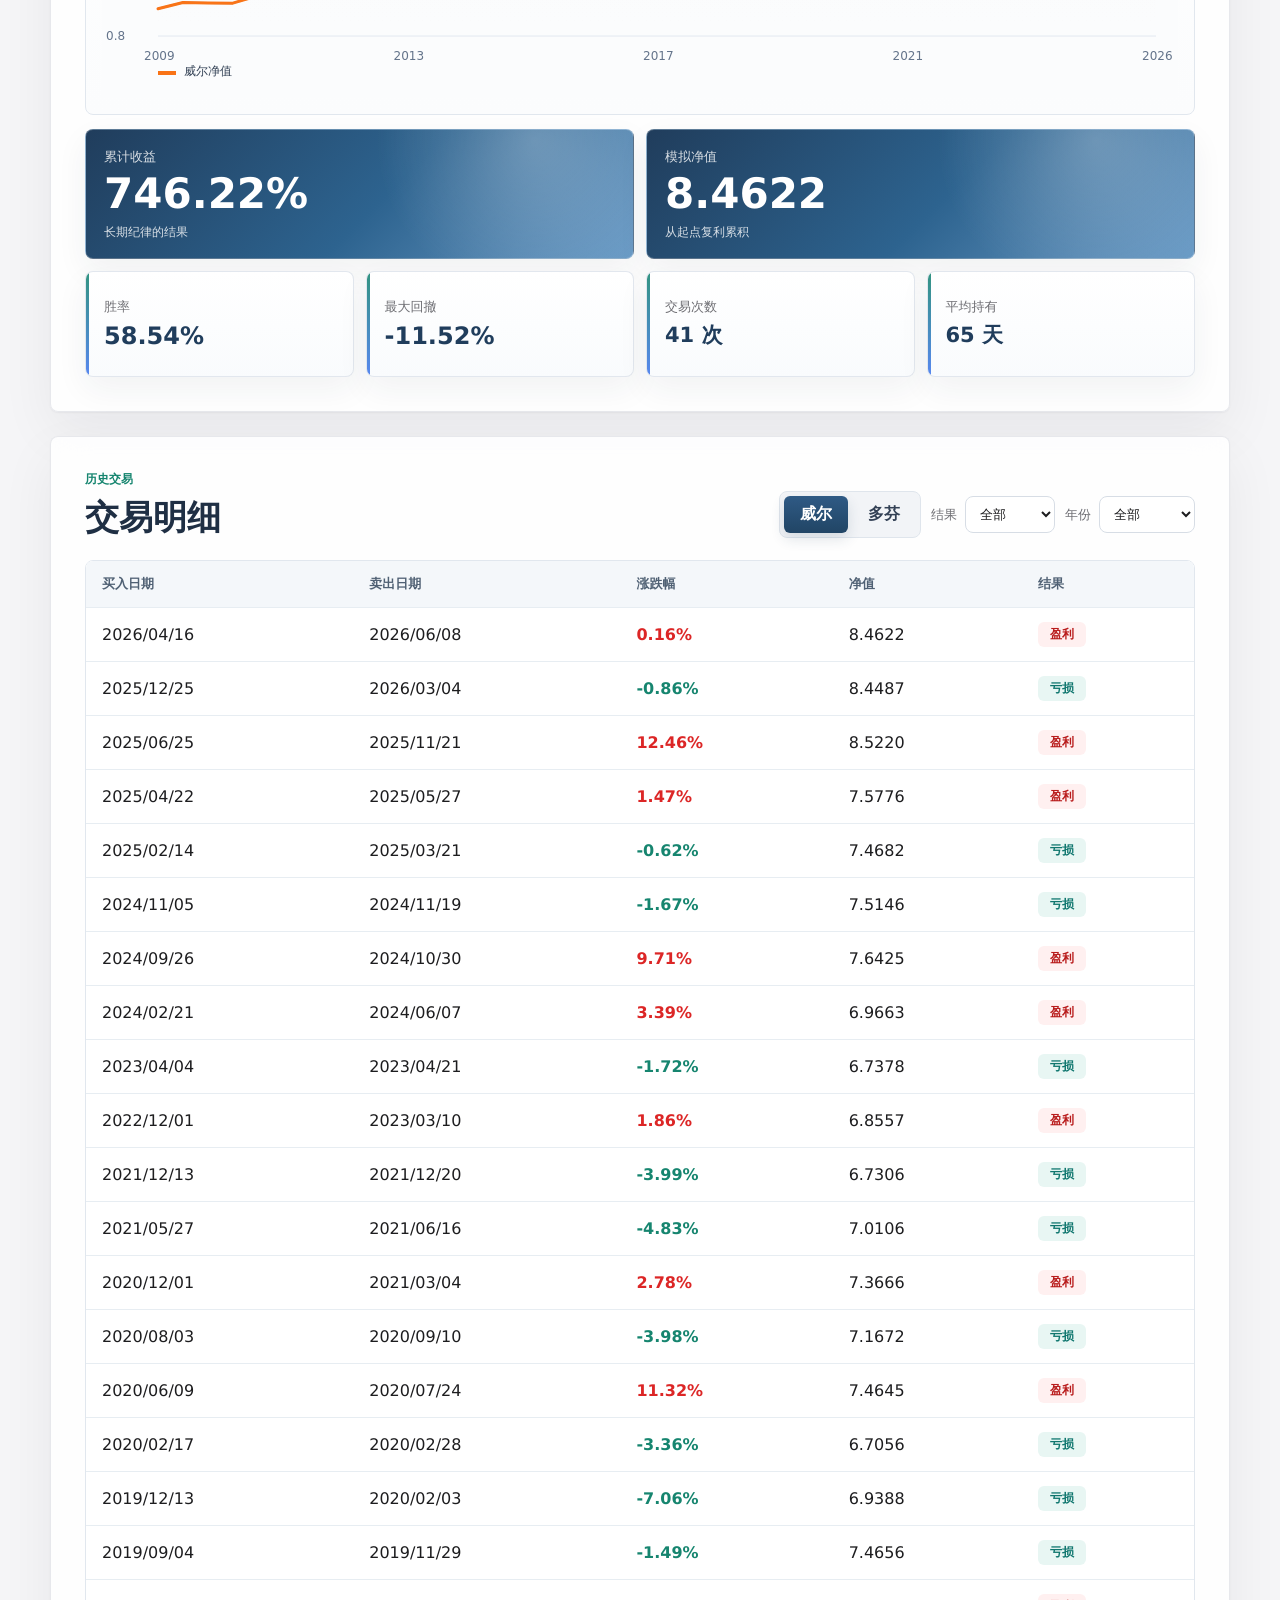
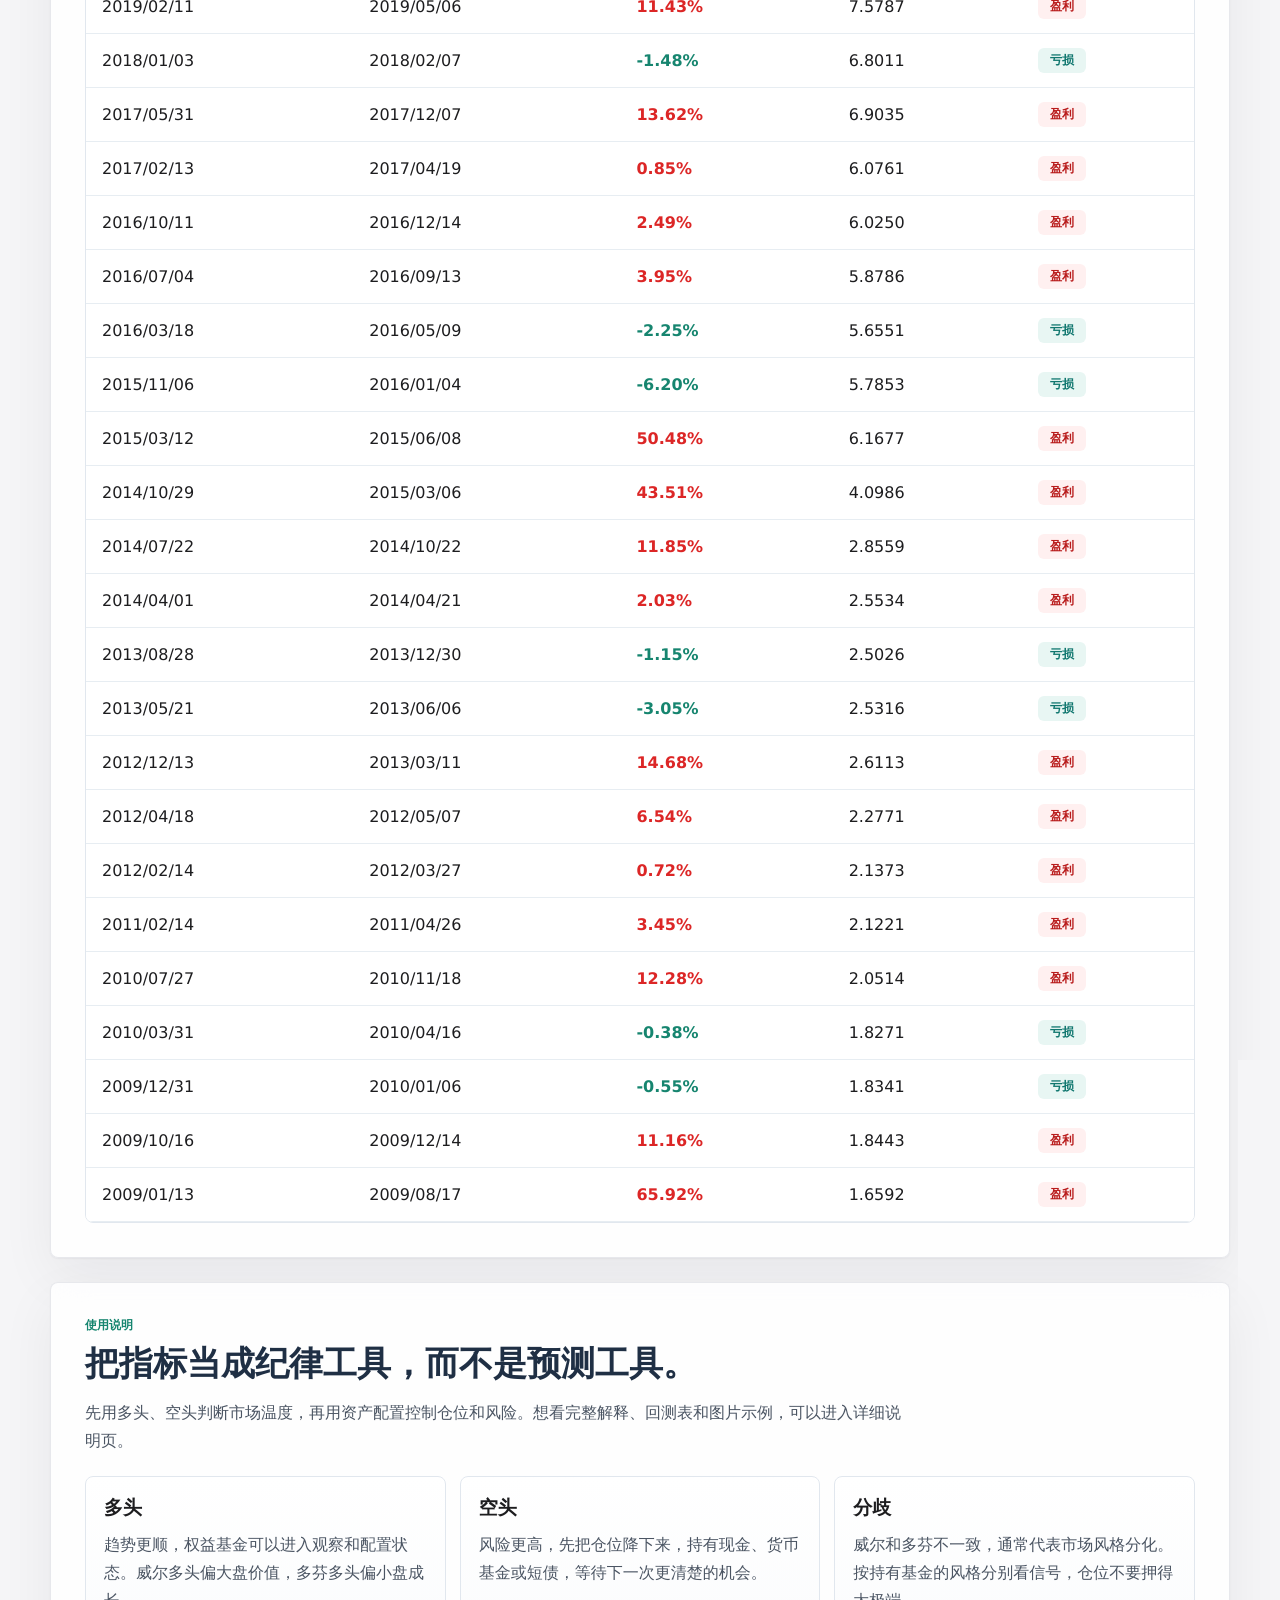
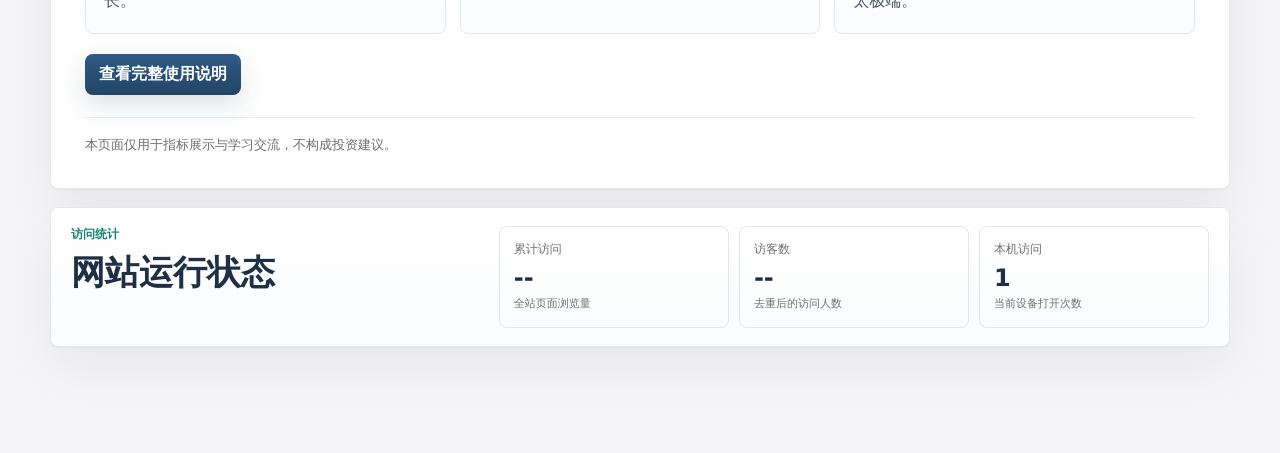
==== commit e02ecec7: "use www domain for search indexing" ====
--- a/index.html
+++ b/index.html
@@ -5,7 +5,7 @@
     <meta name="viewport" content="width=device-width, initial-scale=1" />
     <meta name="description" content="威尔多芬指标交互看板：查看最新多空信号、净值曲线、历史交易和使用说明。" />
     <meta name="robots" content="index, follow" />
-    <link rel="canonical" href="https://weierduofen.cn/" />
+    <link rel="canonical" href="https://www.weierduofen.cn/" />
     <link rel="icon" href="./public/assets/favicon.ico" sizes="any" />
     <link rel="icon" type="image/png" sizes="32x32" href="./public/assets/favicon-32x32.png" />
     <link rel="icon" type="image/png" sizes="16x16" href="./public/assets/favicon-16x16.png" />
@@ -17,15 +17,15 @@
     <meta property="og:site_name" content="威尔多芬指标" />
     <meta property="og:title" content="威尔多芬指标" />
     <meta property="og:description" content="用纪律判断市场温度：大盘价值和小盘成长，分开判断。" />
-    <meta property="og:url" content="https://weierduofen.cn/" />
-    <meta property="og:image" content="https://weierduofen.cn/public/assets/social-card.png" />
-    <meta property="og:image:secure_url" content="https://weierduofen.cn/public/assets/social-card.png" />
+    <meta property="og:url" content="https://www.weierduofen.cn/" />
+    <meta property="og:image" content="https://www.weierduofen.cn/public/assets/social-card.png" />
+    <meta property="og:image:secure_url" content="https://www.weierduofen.cn/public/assets/social-card.png" />
     <meta property="og:image:width" content="1200" />
     <meta property="og:image:height" content="630" />
     <meta name="twitter:card" content="summary_large_image" />
     <meta name="twitter:title" content="威尔多芬指标" />
     <meta name="twitter:description" content="用纪律判断市场温度：大盘价值和小盘成长，分开判断。" />
-    <meta name="twitter:image" content="https://weierduofen.cn/public/assets/social-card.png" />
+    <meta name="twitter:image" content="https://www.weierduofen.cn/public/assets/social-card.png" />
     <title>威尔多芬指标</title>
     <link rel="stylesheet" href="./public/styles.css" />
   </head>
--- a/public/styles.css
+++ b/public/styles.css
@@ -614,12 +614,12 @@
 }
 
 .positive {
+  color: var(--red);
+  font-weight: 900;
+}
+
+.negative {
   color: var(--green);
-  font-weight: 900;
-}
-
-.negative {
-  color: var(--red);
   font-weight: 900;
 }
 
@@ -635,13 +635,13 @@
 }
 
 .tag.win {
+  color: #b91c1c;
+  background: #fff0f0;
+}
+
+.tag.loss {
   color: #0f766e;
   background: #e8f6f3;
-}
-
-.tag.loss {
-  color: #b91c1c;
-  background: #fff0f0;
 }
 
 .trade-cards {
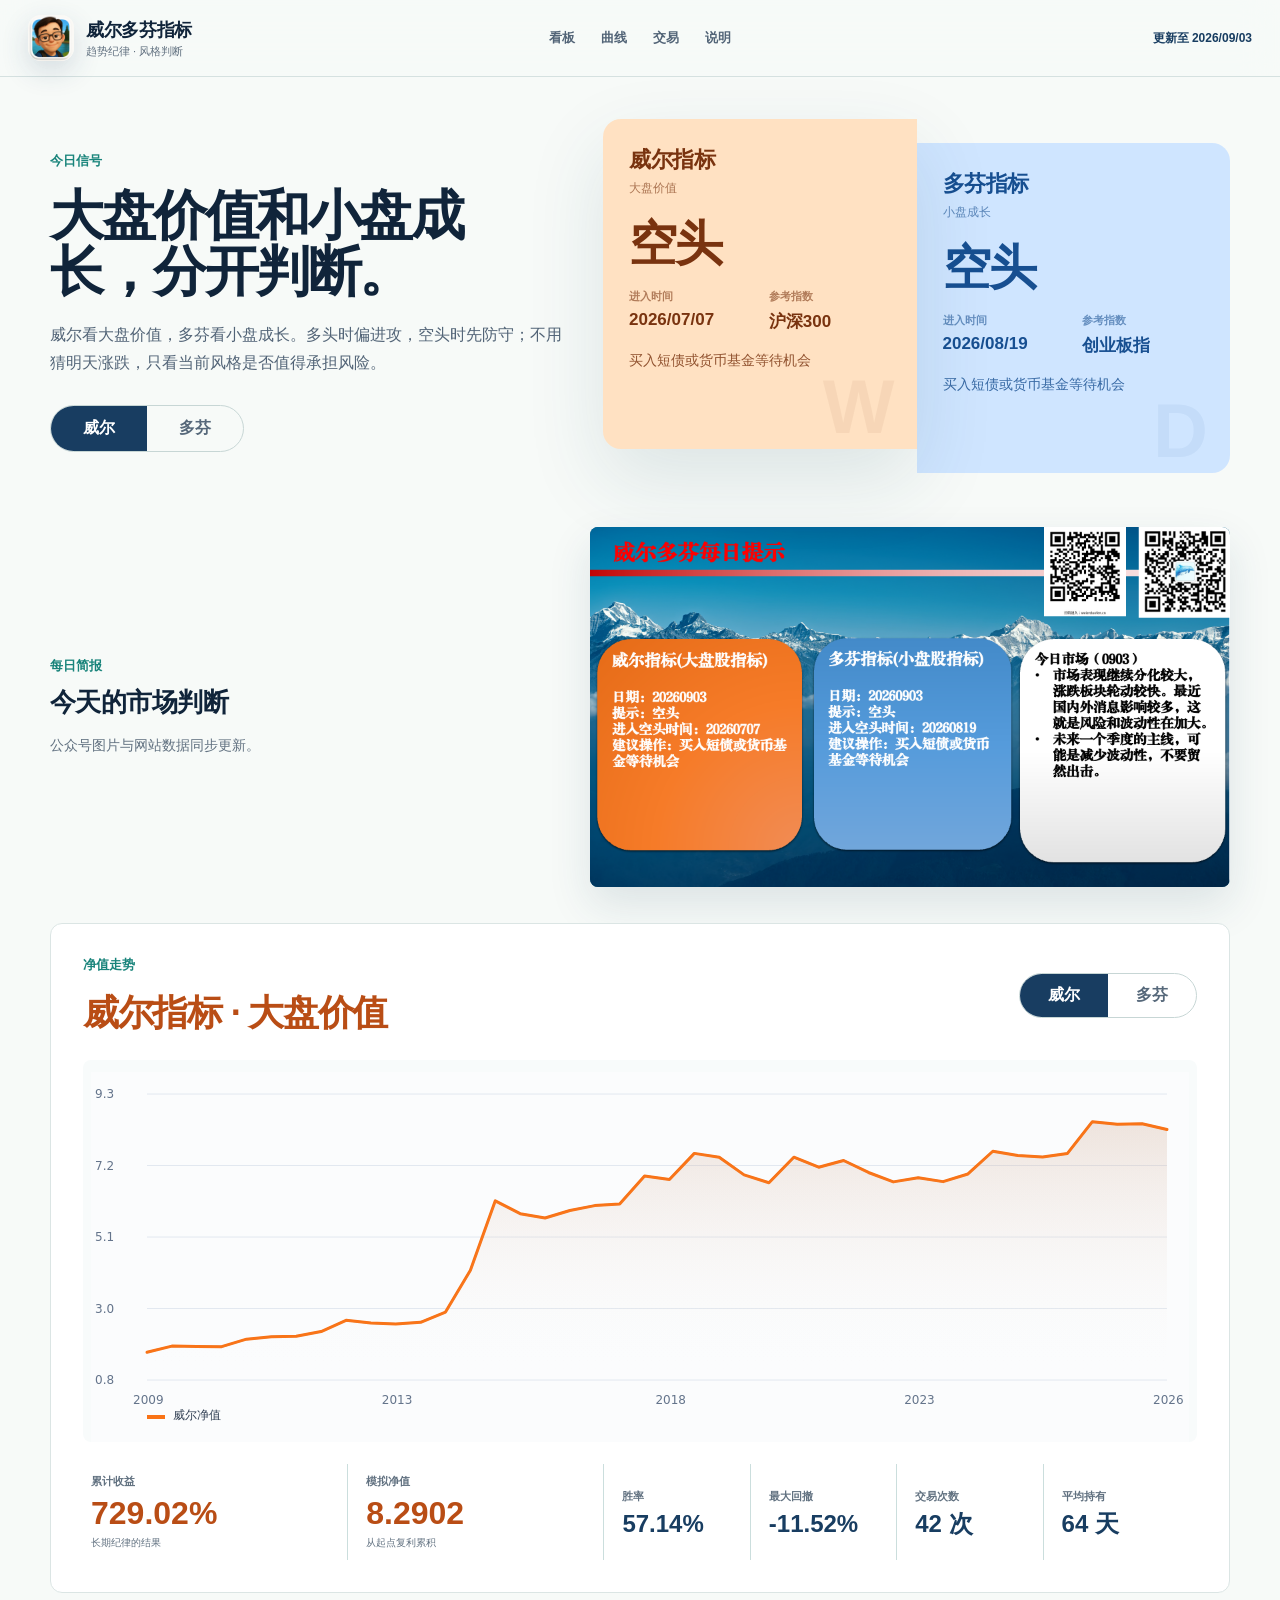
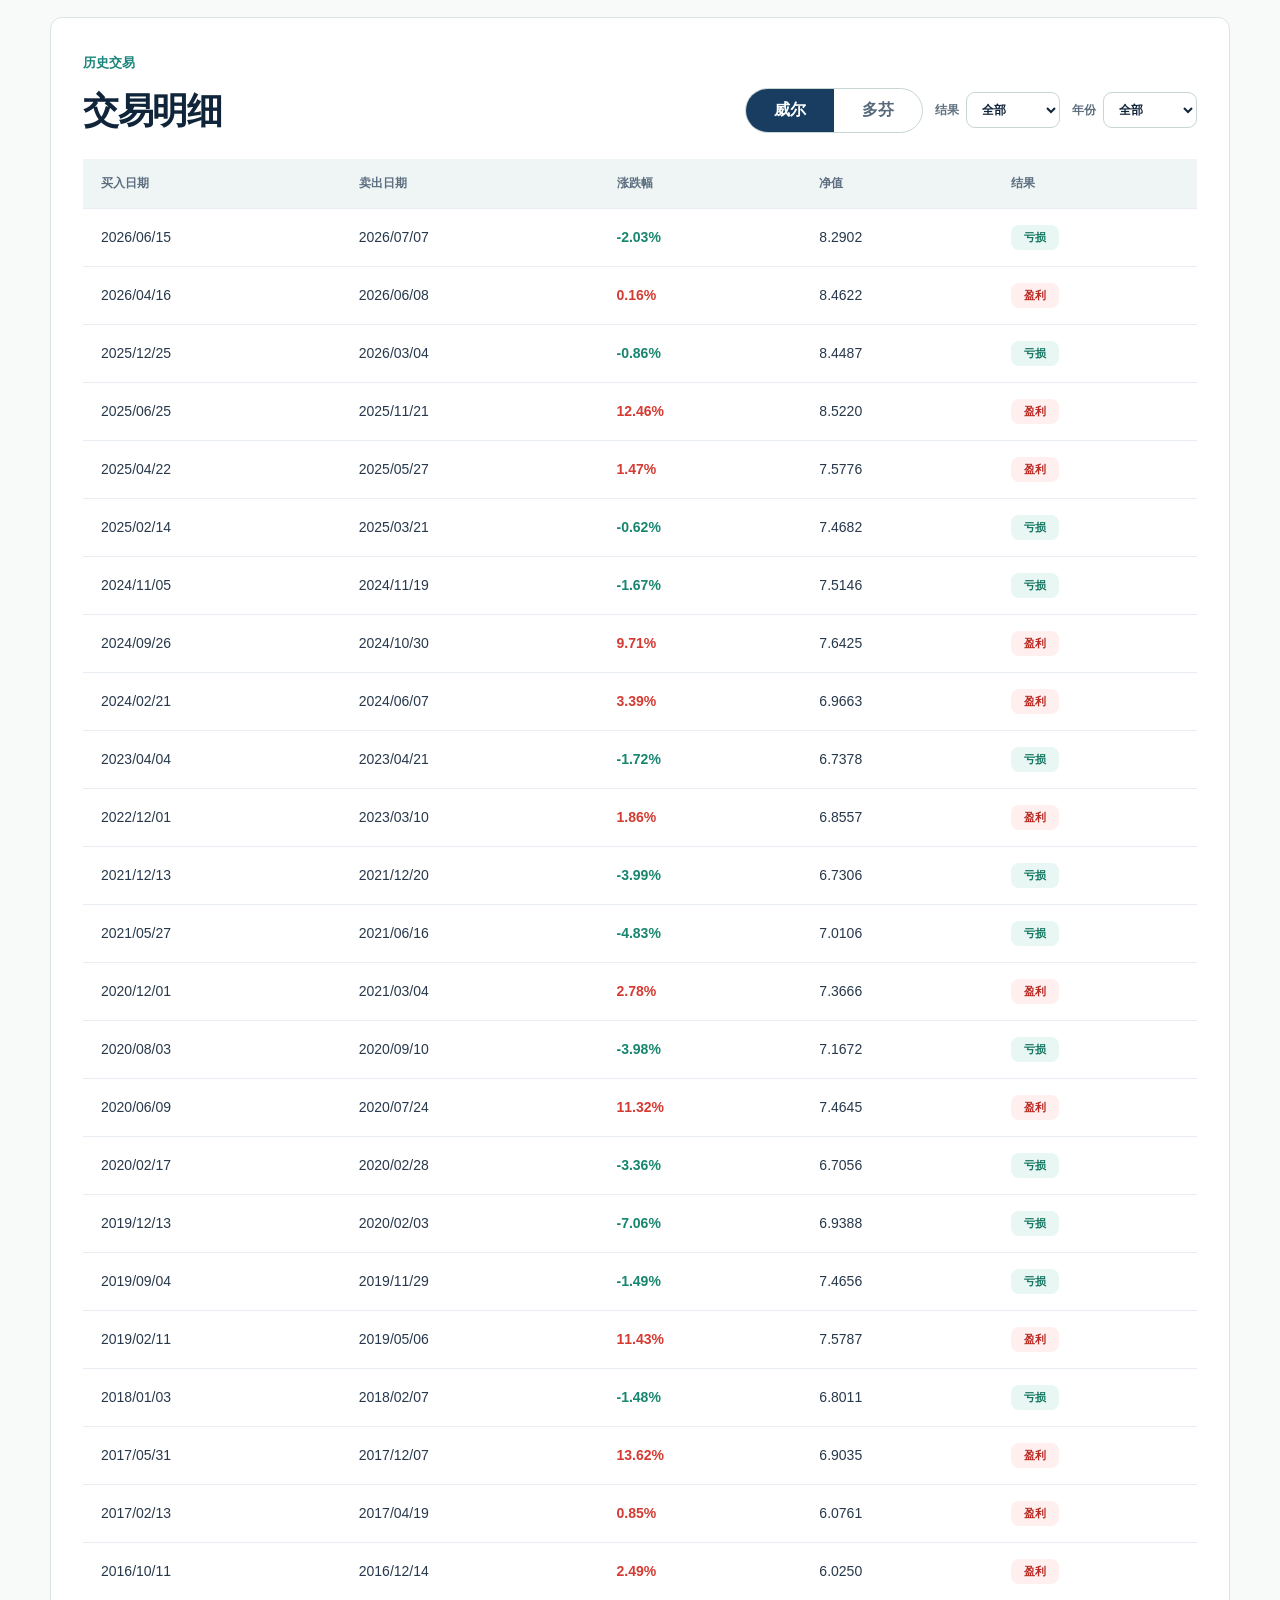
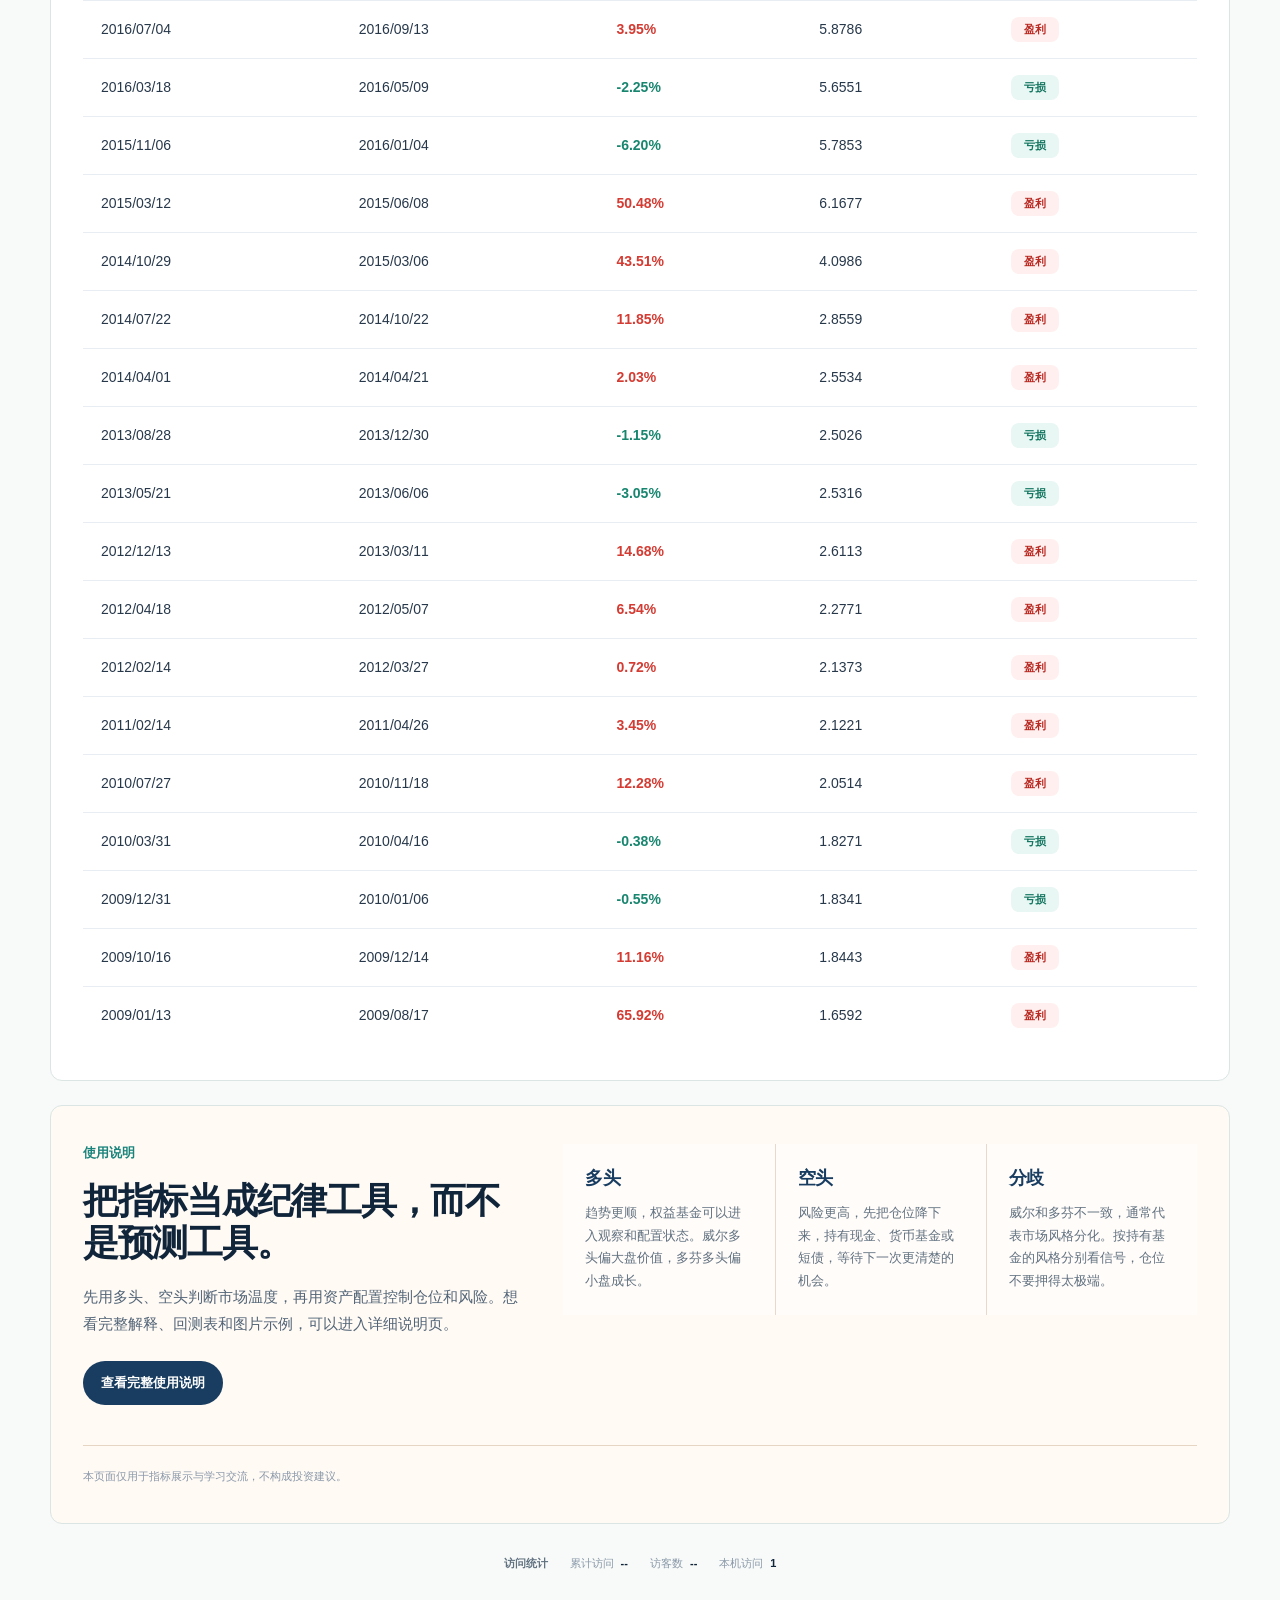
==== commit d54b5bf1: "Redesign homepage with compact modern layout" ====
--- a/index.html
+++ b/index.html
@@ -11,7 +11,7 @@
     <link rel="icon" type="image/png" sizes="16x16" href="./public/assets/favicon-16x16.png" />
     <link rel="apple-touch-icon" sizes="180x180" href="./public/assets/apple-touch-icon.png" />
     <link rel="manifest" href="./manifest.webmanifest" />
-    <meta name="theme-color" content="#f97316" />
+    <meta name="theme-color" content="#f7faf8" />
     <meta name="apple-mobile-web-app-title" content="威尔多芬指标" />
     <meta property="og:type" content="website" />
     <meta property="og:site_name" content="威尔多芬指标" />
@@ -28,23 +28,26 @@
     <meta name="twitter:image" content="https://www.weierduofen.cn/public/assets/social-card.png" />
     <title>威尔多芬指标</title>
     <link rel="stylesheet" href="./public/styles.css" />
+    <link rel="stylesheet" href="./public/theme.css" />
   </head>
-  <body>
+  <body data-strategy="weiler">
     <header class="topbar">
-      <a class="brand" href="#overview" aria-label="威尔多芬指标首页">
-        <img class="brand-mark" src="./public/assets/logo.jpeg" alt="" />
-        <span>
-          <strong>威尔多芬指标</strong>
-          <small>趋势纪律 · 风格判断</small>
-        </span>
-      </a>
-      <nav class="desktop-nav" aria-label="主导航">
-        <a href="#overview">看板</a>
-        <a href="#chart">曲线</a>
-        <a href="#trades">交易</a>
-        <a href="#guide">说明</a>
-      </nav>
-      <div class="update-pill" id="updatedAt">更新中</div>
+      <div class="topbar-inner">
+        <a class="brand" href="#overview" aria-label="威尔多芬指标首页">
+          <img class="brand-mark" src="./public/assets/logo.jpeg" alt="" />
+          <span class="brand-copy">
+            <strong>威尔多芬指标</strong>
+            <small>趋势纪律 · 风格判断</small>
+          </span>
+        </a>
+        <nav class="desktop-nav" aria-label="主导航">
+          <a href="#overview">看板</a>
+          <a href="#chart">曲线</a>
+          <a href="#trades">交易</a>
+          <a href="#guide">说明</a>
+        </nav>
+        <div class="update-pill" id="updatedAt">更新中</div>
+      </div>
     </header>
 
     <main>
@@ -55,15 +58,18 @@
           <p class="lead">
             威尔看大盘价值，多芬看小盘成长。多头时偏进攻，空头时先防守；不用猜明天涨跌，只看当前风格是否值得承担风险。
           </p>
-          <div class="hero-actions">
+          <div class="hero-actions" aria-label="选择指标">
             <button class="mode-button active" data-strategy-switch="weiler">威尔</button>
             <button class="mode-button" data-strategy-switch="duofen">多芬</button>
           </div>
         </div>
         <div class="signal-board" aria-label="最新指标状态">
           <article class="signal-panel signal-weiler" data-signal-panel="weiler">
-            <div>
-              <span class="panel-label">威尔指标</span>
+            <div class="signal-panel-head">
+              <div>
+                <span class="panel-label">威尔指标</span>
+                <small>大盘价值</small>
+              </div>
               <strong id="weilerStatus">多头</strong>
             </div>
             <dl>
@@ -79,8 +85,11 @@
             <p id="weilerSuggestion">-</p>
           </article>
           <article class="signal-panel signal-duofen" data-signal-panel="duofen">
-            <div>
-              <span class="panel-label">多芬指标</span>
+            <div class="signal-panel-head">
+              <div>
+                <span class="panel-label">多芬指标</span>
+                <small>小盘成长</small>
+              </div>
               <strong id="duofenStatus">多头</strong>
             </div>
             <dl>
@@ -99,10 +108,17 @@
       </section>
 
       <section class="daily-image-band" aria-label="每日提示图片">
-        <img src="./public/assets/daily-signal.png" alt="威尔多芬每日提示" />
-      </section>
-
-      <section class="section" id="chart">
+        <div class="daily-image-intro">
+          <span>每日简报</span>
+          <strong>今天的市场判断</strong>
+          <p>公众号图片与网站数据同步更新。</p>
+        </div>
+        <div class="daily-image-frame">
+          <img src="./public/assets/daily-signal.png" alt="威尔多芬每日提示" />
+        </div>
+      </section>
+
+      <section class="section chart-section" id="chart">
         <div class="section-heading">
           <div>
             <p class="eyebrow">净值走势</p>
@@ -147,8 +163,8 @@
         </aside>
       </section>
 
-      <section class="section" id="trades">
-        <div class="section-heading">
+      <section class="section trades-section" id="trades">
+        <div class="section-heading trade-heading">
           <div>
             <p class="eyebrow">历史交易</p>
             <h2>交易明细</h2>
@@ -192,11 +208,14 @@
       </section>
 
       <section class="section guide" id="guide">
-        <p class="eyebrow">使用说明</p>
-        <h2>把指标当成纪律工具，而不是预测工具。</h2>
-        <p class="guide-lead">
-          先用多头、空头判断市场温度，再用资产配置控制仓位和风险。想看完整解释、回测表和图片示例，可以进入详细说明页。
-        </p>
+        <div class="guide-copy-block">
+          <p class="eyebrow">使用说明</p>
+          <h2>把指标当成纪律工具，而不是预测工具。</h2>
+          <p class="guide-lead">
+            先用多头、空头判断市场温度，再用资产配置控制仓位和风险。想看完整解释、回测表和图片示例，可以进入详细说明页。
+          </p>
+          <a class="guide-link" href="./guide.html">查看完整使用说明</a>
+        </div>
         <div class="guide-grid">
           <article>
             <h3>多头</h3>
@@ -211,32 +230,14 @@
             <p>威尔和多芬不一致，通常代表市场风格分化。按持有基金的风格分别看信号，仓位不要押得太极端。</p>
           </article>
         </div>
-        <a class="guide-link" href="./guide.html">查看完整使用说明</a>
         <p class="disclaimer" id="disclaimer"></p>
       </section>
 
       <section class="site-stats" aria-label="网站访问统计">
-        <div>
-          <p class="eyebrow">访问统计</p>
-          <h2>网站运行状态</h2>
-        </div>
-        <div class="stats-grid">
-          <article>
-            <span>累计访问</span>
-            <strong><span id="busuanzi_value_site_pv">--</span></strong>
-            <small>全站页面浏览量</small>
-          </article>
-          <article>
-            <span>访客数</span>
-            <strong><span id="busuanzi_value_site_uv">--</span></strong>
-            <small>去重后的访问人数</small>
-          </article>
-          <article>
-            <span>本机访问</span>
-            <strong id="localVisitCount">--</strong>
-            <small>当前设备打开次数</small>
-          </article>
-        </div>
+        <span>访问统计</span>
+        <p>累计访问 <strong id="busuanzi_value_site_pv">--</strong></p>
+        <p>访客数 <strong id="busuanzi_value_site_uv">--</strong></p>
+        <p>本机访问 <strong id="localVisitCount">--</strong></p>
       </section>
     </main>
 
--- a/public/styles.css
+++ b/public/styles.css
@@ -1,19 +1,29 @@
 :root {
   color-scheme: light;
-  --ink: #1d1d1f;
-  --muted: #6e6e73;
-  --line: #e5e7eb;
-  --paper: #f5f5f7;
+  --page: #f4f8fb;
   --surface: #ffffff;
-  --navy: #203d5c;
-  --green: #16856f;
-  --orange: #f97316;
-  --orange-soft: #fff1e8;
-  --blue: #2563eb;
-  --blue-soft: #edf5ff;
-  --red: #dc2626;
-  --shadow: 0 18px 50px rgba(25, 45, 70, 0.08);
-  --soft-shadow: 0 1px 2px rgba(15, 23, 42, 0.05), 0 20px 55px rgba(15, 23, 42, 0.06);
+  --surface-muted: #edf3f7;
+  --ink: #18263a;
+  --muted: #647386;
+  --faint: #8a98a9;
+  --line: #dce5ec;
+  --line-strong: #cbd8e2;
+  --navy: #234a6d;
+  --navy-soft: #eaf1f6;
+  --orange: #ed742f;
+  --orange-deep: #c95518;
+  --orange-soft: #fff0e6;
+  --blue: #3977d4;
+  --blue-deep: #225aa9;
+  --blue-soft: #eaf2ff;
+  --profit: #d43b32;
+  --profit-soft: #fff0ef;
+  --loss: #18866f;
+  --loss-soft: #e8f7f3;
+  --radius: 14px;
+  --shadow-low: 0 18px 50px rgba(56, 83, 107, 0.09);
+  --shadow-float: 0 24px 70px rgba(48, 75, 100, 0.12);
+  --ease: cubic-bezier(0.16, 1, 0.3, 1);
 }
 
 * {
@@ -29,14 +39,31 @@
   margin: 0;
   color: var(--ink);
   background:
-    radial-gradient(circle at 50% 0%, rgba(255, 255, 255, 0.92) 0, rgba(245, 245, 247, 0) 420px),
-    linear-gradient(180deg, #fbfbfd 0%, #f5f5f7 580px),
-    var(--paper);
-  font-family:
-    ui-sans-serif, system-ui, -apple-system, BlinkMacSystemFont, "SF Pro Display", "Segoe UI",
-    "PingFang SC", "Microsoft YaHei", sans-serif;
+    linear-gradient(180deg, rgba(221, 237, 247, 0.72) 0, rgba(244, 248, 251, 0) 420px),
+    var(--page);
+  font-family: "SF Pro Display", "PingFang SC", "Helvetica Neue", Arial, sans-serif;
   -webkit-font-smoothing: antialiased;
-  text-rendering: geometricPrecision;
+  text-rendering: optimizeLegibility;
+}
+
+::selection {
+  color: #ffffff;
+  background: var(--navy);
+}
+
+::-webkit-scrollbar {
+  width: 12px;
+  height: 12px;
+}
+
+::-webkit-scrollbar-track {
+  background: var(--page);
+}
+
+::-webkit-scrollbar-thumb {
+  background: #b8c8d4;
+  border: 3px solid var(--page);
+  border-radius: 999px;
 }
 
 a {
@@ -47,121 +74,135 @@
 button,
 select {
   font: inherit;
+}
+
+button,
+a,
+select {
+  -webkit-tap-highlight-color: transparent;
+}
+
+button:focus-visible,
+a:focus-visible,
+select:focus-visible {
+  outline: 3px solid rgba(57, 119, 212, 0.28);
+  outline-offset: 3px;
 }
 
 .topbar {
   position: sticky;
   top: 0;
   z-index: 20;
-  display: flex;
+  min-height: 70px;
+  border-bottom: 1px solid rgba(203, 216, 226, 0.7);
+  background: rgba(247, 250, 252, 0.88);
+  backdrop-filter: blur(18px) saturate(150%);
+  -webkit-backdrop-filter: blur(18px) saturate(150%);
+}
+
+.topbar-inner {
+  width: min(1240px, calc(100% - 48px));
+  min-height: 70px;
+  margin: 0 auto;
+  display: grid;
+  grid-template-columns: minmax(250px, 1fr) auto minmax(250px, 1fr);
   align-items: center;
-  justify-content: space-between;
   gap: 24px;
-  min-height: 68px;
-  padding: 12px clamp(18px, 4vw, 56px);
-  background: rgba(251, 251, 253, 0.82);
-  border-bottom: 1px solid rgba(229, 231, 235, 0.78);
-  backdrop-filter: saturate(180%) blur(22px);
 }
 
 .brand {
   display: flex;
   align-items: center;
   gap: 12px;
-  min-width: 210px;
+  width: max-content;
 }
 
 .brand-mark {
+  display: block;
   width: 42px;
   height: 42px;
+  object-fit: cover;
+  border-radius: 12px;
+  box-shadow: 0 8px 20px rgba(35, 74, 109, 0.14);
+}
+
+.brand-copy strong,
+.brand-copy small {
   display: block;
-  object-fit: cover;
-  background: #ffffff;
-  border-radius: 8px;
-  box-shadow: 0 1px 2px rgba(15, 23, 42, 0.08);
-}
-
-.brand strong,
-.brand small {
-  display: block;
-}
-
-.brand strong {
+}
+
+.brand-copy strong {
   font-size: 17px;
-}
-
-.brand small {
+  font-weight: 760;
+  letter-spacing: -0.02em;
+}
+
+.brand-copy small {
+  margin-top: 2px;
   color: var(--muted);
-  margin-top: 2px;
-  font-size: 12px;
+  font-size: 11px;
+  font-weight: 520;
 }
 
 .desktop-nav {
   display: flex;
   align-items: center;
-  justify-content: center;
   gap: 4px;
   padding: 4px;
-  background: rgba(255, 255, 255, 0.72);
-  border: 1px solid rgba(229, 231, 235, 0.9);
-  border-radius: 8px;
-  box-shadow: inset 0 1px 0 rgba(255, 255, 255, 0.74);
+  background: rgba(255, 255, 255, 0.74);
+  border: 1px solid rgba(203, 216, 226, 0.7);
+  border-radius: 12px;
 }
 
 .desktop-nav a {
-  padding: 8px 14px;
-  border-radius: 6px;
-  color: #334155;
-  font-size: 14px;
+  padding: 8px 15px;
+  color: #526477;
+  border-radius: 9px;
+  font-size: 13px;
+  font-weight: 650;
+  transition: color 180ms var(--ease), background 180ms var(--ease), transform 180ms var(--ease);
 }
 
 .desktop-nav a:hover {
-  background: rgba(245, 245, 247, 0.92);
+  color: var(--ink);
+  background: #ffffff;
+}
+
+.desktop-nav a:active {
+  transform: translateY(1px);
+}
+
+.update-pill {
+  justify-self: end;
   color: var(--navy);
-}
-
-.update-pill {
-  white-space: nowrap;
-  padding: 8px 12px;
-  color: var(--green);
-  background: rgba(232, 246, 243, 0.9);
-  border: 1px solid rgba(204, 235, 228, 0.88);
-  border-radius: 8px;
-  font-size: 13px;
-  font-weight: 700;
+  font-size: 12px;
+  font-weight: 720;
+  font-variant-numeric: tabular-nums;
 }
 
 main {
-  width: min(1180px, calc(100% - 32px));
+  width: min(1240px, calc(100% - 48px));
   margin: 0 auto;
-  padding: 34px 0 106px;
+  padding: 44px 0 72px;
 }
 
 .overview {
+  min-height: 570px;
   display: grid;
-  grid-template-columns: minmax(0, 0.96fr) minmax(460px, 1.04fr);
-  align-items: stretch;
-  gap: 18px;
-  min-height: 430px;
+  grid-template-columns: minmax(0, 0.82fr) minmax(560px, 1.18fr);
+  align-items: center;
+  gap: 54px;
 }
 
 .overview-copy {
-  display: flex;
-  flex-direction: column;
-  justify-content: center;
-  padding: 42px;
-  background: rgba(255, 255, 255, 0.86);
-  border: 1px solid rgba(229, 231, 235, 0.92);
-  border-radius: 8px;
-  box-shadow: var(--soft-shadow);
-  backdrop-filter: blur(18px);
+  padding: 28px 0 40px;
 }
 
 .eyebrow {
-  margin: 0 0 10px;
-  color: var(--green);
+  margin: 0 0 12px;
+  color: var(--loss);
   font-size: 12px;
-  font-weight: 800;
+  font-weight: 760;
   letter-spacing: 0;
 }
 
@@ -173,785 +214,826 @@
 }
 
 h1 {
-  max-width: 720px;
+  max-width: 590px;
   margin: 0;
-  color: #1f2f44;
-  font-size: clamp(36px, 5vw, 64px);
-  line-height: 1.03;
-  font-weight: 800;
+  color: var(--ink);
+  font-size: 56px;
+  font-weight: 780;
+  line-height: 1.08;
+  letter-spacing: -0.035em;
 }
 
 h2 {
   margin: 0;
-  color: #1f2f44;
-  font-size: clamp(25px, 3vw, 34px);
+  color: var(--ink);
+  font-size: 34px;
+  font-weight: 760;
   line-height: 1.18;
+  letter-spacing: -0.025em;
 }
 
 h3 {
-  margin: 0 0 10px;
-  font-size: 19px;
+  margin: 0;
+  font-size: 18px;
+  font-weight: 740;
+  letter-spacing: -0.015em;
 }
 
 .lead {
-  margin: 22px 0 0;
-  max-width: 680px;
-  color: #4b5563;
-  font-size: 17px;
+  max-width: 540px;
+  margin: 24px 0 0;
+  color: #526477;
+  font-size: 16px;
   line-height: 1.8;
 }
 
 .hero-actions {
-  display: flex;
-  gap: 10px;
-  margin-top: 28px;
+  display: inline-flex;
+  gap: 4px;
+  margin-top: 30px;
+  padding: 4px;
+  background: rgba(255, 255, 255, 0.8);
+  border: 1px solid var(--line);
+  border-radius: 12px;
+  box-shadow: 0 10px 30px rgba(61, 90, 113, 0.08);
 }
 
 .mode-button,
-.segment {
-  border: 1px solid #d7dde5;
-  background: rgba(255, 255, 255, 0.92);
-  color: #334155;
+.segment,
+.mini-segment {
+  color: #56687a;
+  background: transparent;
+  border: 0;
   cursor: pointer;
-  transition: 0.18s ease;
+  transition: color 180ms var(--ease), background 180ms var(--ease), transform 180ms var(--ease), box-shadow 180ms var(--ease);
+}
+
+.mode-button {
+  min-width: 84px;
+  padding: 10px 18px;
+  border-radius: 9px;
+  font-weight: 720;
 }
 
 .mode-button:hover,
-.segment:hover {
-  border-color: #b7c3d0;
-  background: #f8fafc;
-}
-
-.mode-button {
-  min-width: 86px;
-  padding: 10px 18px;
-  border-radius: 8px;
-  font-weight: 800;
+.segment:hover,
+.mini-segment:hover {
+  color: var(--ink);
+  background: rgba(255, 255, 255, 0.76);
+}
+
+.mode-button:active,
+.segment:active,
+.mini-segment:active,
+.guide-link:active {
+  transform: translateY(1px);
 }
 
 .mode-button.active,
-.segment.active {
-  color: white;
-  background: linear-gradient(180deg, #2f5a85, #214565);
-  border-color: #214565;
-  box-shadow: inset 0 1px 0 rgba(255, 255, 255, 0.18), 0 8px 18px rgba(32, 61, 92, 0.16);
+.segment.active,
+.mini-segment.active {
+  color: #ffffff;
+  background: var(--navy);
+  box-shadow: 0 8px 20px rgba(35, 74, 109, 0.18);
 }
 
 .signal-board {
   display: grid;
   grid-template-columns: 1fr;
-  gap: 16px;
+  gap: 14px;
+  padding: 14px;
+  background: rgba(255, 255, 255, 0.6);
+  border-radius: 20px;
+  box-shadow: var(--shadow-float);
+  backdrop-filter: blur(16px);
+  -webkit-backdrop-filter: blur(16px);
 }
 
 .signal-panel {
+  min-height: 248px;
+  padding: 28px;
+  border-radius: var(--radius);
   display: flex;
   flex-direction: column;
   justify-content: space-between;
-  min-height: 206px;
-  padding: 28px;
-  border-radius: 8px;
-  border: 1px solid rgba(255, 255, 255, 0.42);
-  box-shadow: var(--soft-shadow);
+  overflow: hidden;
+  transition: transform 240ms var(--ease), box-shadow 240ms var(--ease), opacity 240ms var(--ease);
+}
+
+.signal-panel:hover {
+  transform: translateY(-2px);
 }
 
 .signal-panel.active-signal {
-  outline: 3px solid rgba(35, 71, 109, 0.18);
-  outline-offset: 3px;
-}
-
-.signal-panel > div:first-child {
+  box-shadow: 0 18px 44px rgba(35, 74, 109, 0.14);
+}
+
+.signal-weiler {
+  color: #6c2c0c;
+  background: linear-gradient(135deg, #fff8f3 0%, #ffe5d4 100%);
+}
+
+.signal-duofen {
+  color: #173f7c;
+  background: linear-gradient(135deg, #f5f9ff 0%, #dfeaff 100%);
+}
+
+.signal-panel-head {
   display: flex;
   align-items: flex-start;
   justify-content: space-between;
-  gap: 18px;
+  gap: 24px;
+}
+
+.signal-panel-head > div {
+  min-width: 0;
+}
+
+.panel-label,
+.signal-panel-head small {
+  display: block;
+}
+
+.panel-label {
+  font-size: 22px;
+  font-weight: 760;
+  letter-spacing: -0.02em;
+}
+
+.signal-panel-head small {
+  margin-top: 5px;
+  color: currentColor;
+  font-size: 12px;
+  opacity: 0.62;
 }
 
 .signal-panel strong {
-  font-size: clamp(38px, 5vw, 58px);
-  line-height: 1;
-}
-
-.panel-label {
-  font-size: 24px;
-  font-weight: 900;
+  flex: 0 0 auto;
+  font-size: 48px;
+  font-weight: 820;
+  line-height: 0.96;
+  letter-spacing: -0.035em;
 }
 
 .signal-panel dl {
   display: grid;
-  grid-template-columns: 1fr 1fr;
-  gap: 12px;
+  grid-template-columns: repeat(2, minmax(0, 1fr));
+  gap: 24px;
+  margin: 30px 0 0;
+}
+
+.signal-panel dt {
+  color: currentColor;
+  font-size: 11px;
+  font-weight: 650;
+  opacity: 0.58;
+}
+
+.signal-panel dd {
+  margin: 6px 0 0;
+  color: currentColor;
+  font-size: 17px;
+  font-weight: 740;
+  font-variant-numeric: tabular-nums;
+}
+
+.signal-panel p {
   margin: 24px 0 0;
-}
-
-.signal-panel dt {
-  color: rgba(255, 255, 255, 0.76);
+  color: currentColor;
+  font-size: 14px;
+  font-weight: 560;
+  line-height: 1.65;
+  opacity: 0.82;
+}
+
+.daily-image-band {
+  margin-top: 28px;
+  padding: 22px;
+  display: grid;
+  grid-template-columns: minmax(210px, 0.34fr) minmax(0, 1fr);
+  align-items: center;
+  gap: 24px;
+  color: var(--ink);
+  background: #e8f1f6;
+  border-radius: var(--radius);
+  box-shadow: var(--shadow-low);
+}
+
+.daily-image-intro {
+  padding: 16px 8px 16px 16px;
+}
+
+.daily-image-intro span,
+.daily-image-intro strong {
+  display: block;
+}
+
+.daily-image-intro span {
+  color: var(--loss);
+  font-size: 12px;
+  font-weight: 760;
+}
+
+.daily-image-intro strong {
+  margin-top: 10px;
+  font-size: 24px;
+  font-weight: 760;
+  letter-spacing: -0.02em;
+}
+
+.daily-image-intro p {
+  margin: 10px 0 0;
+  color: var(--muted);
   font-size: 13px;
-}
-
-.signal-panel dd {
-  margin: 5px 0 0;
-  color: white;
-  font-size: 18px;
-  font-weight: 800;
-}
-
-.signal-panel p {
-  margin: 20px 0 0;
-  color: rgba(255, 255, 255, 0.92);
   line-height: 1.7;
 }
 
-.signal-weiler {
-  color: white;
-  background:
-    linear-gradient(135deg, rgba(120, 45, 12, 0.18), rgba(255, 255, 255, 0) 46%),
-    linear-gradient(135deg, #dc5a13, #f97316 58%, #ffb179);
-}
-
-.signal-duofen {
-  color: white;
-  background:
-    linear-gradient(135deg, rgba(13, 42, 92, 0.22), rgba(255, 255, 255, 0) 48%),
-    linear-gradient(135deg, #1d5fb8, #2563eb 62%, #75b7ff);
-}
-
-.daily-image-band {
-  margin-top: 22px;
-  padding: 18px;
-  background: rgba(255, 255, 255, 0.78);
-  border: 1px solid rgba(229, 231, 235, 0.92);
-  border-radius: 8px;
-  box-shadow: var(--soft-shadow);
-  backdrop-filter: blur(18px);
-}
-
-.daily-image-band img {
+.daily-image-frame {
+  overflow: hidden;
+  border-radius: 11px;
+  background: #0b5e86;
+  box-shadow: 0 14px 36px rgba(37, 87, 117, 0.18);
+}
+
+.daily-image-frame img {
   display: block;
   width: 100%;
   height: auto;
   aspect-ratio: 16 / 9;
-  max-height: 520px;
   object-fit: contain;
-  border-radius: 6px;
-  background: #0b4f72;
 }
 
 .section {
   scroll-margin-top: 88px;
-  margin-top: 24px;
-  padding: clamp(22px, 4vw, 34px);
-  background: rgba(255, 255, 255, 0.86);
-  border: 1px solid rgba(229, 231, 235, 0.92);
-  border-radius: 8px;
-  box-shadow: var(--soft-shadow);
-  backdrop-filter: blur(18px);
+  margin-top: 30px;
+  padding: 34px;
+  background: rgba(255, 255, 255, 0.96);
+  border-radius: var(--radius);
+  box-shadow: var(--shadow-low);
 }
 
 .section-heading {
   display: flex;
   align-items: flex-end;
   justify-content: space-between;
-  gap: 20px;
-  margin-bottom: 22px;
-}
-
-.segmented {
-  display: flex;
-  gap: 4px;
-  padding: 4px;
-  background: #f2f4f7;
-  border: 1px solid #dfe5ec;
-  border-radius: 8px;
-}
-
-.segment {
-  min-width: 72px;
-  padding: 9px 14px;
-  border-radius: 6px;
-  font-weight: 800;
-}
-
-.chart-surface {
-  position: relative;
-  min-height: 386px;
-  padding: 16px;
-  background: linear-gradient(180deg, #ffffff, #fbfcfd);
-  border: 1px solid #e1e7ee;
-  border-radius: 8px;
-}
-
-#navChart {
-  display: block;
-  width: 100%;
-  height: 366px;
-}
-
-.chart-tooltip {
-  position: absolute;
-  min-width: 176px;
-  padding: 10px 12px;
-  background: rgba(24, 35, 49, 0.94);
-  color: white;
-  border-radius: 8px;
-  font-size: 13px;
-  pointer-events: none;
-  transform: translate(-50%, calc(-100% - 12px));
-}
-
-.chart-tooltip strong,
-.chart-tooltip span {
-  display: block;
-}
-
-.chart-tooltip span {
-  margin-top: 4px;
-  color: #dbeafe;
-}
-
-.metrics-panel {
-  display: grid;
-  grid-template-columns: repeat(4, minmax(0, 1fr));
-  gap: 12px;
-  margin-top: 14px;
-}
-
-.metric {
-  display: flex;
-  flex-direction: column;
-  justify-content: center;
-  min-height: 106px;
-  padding: 18px;
-  position: relative;
-  overflow: hidden;
-  border: 1px solid rgba(225, 231, 238, 0.96);
-  border-radius: 8px;
-  background:
-    linear-gradient(180deg, rgba(255, 255, 255, 0.96), rgba(249, 251, 253, 0.96)),
-    #ffffff;
-  box-shadow: 0 12px 32px rgba(31, 47, 68, 0.06);
-}
-
-.metric::before {
-  content: "";
-  position: absolute;
-  inset: 0 auto 0 0;
-  width: 3px;
-  background: linear-gradient(180deg, rgba(22, 133, 111, 0.88), rgba(37, 99, 235, 0.76));
-}
-
-.metric-primary {
-  grid-column: span 2;
-  min-height: 128px;
-  color: white;
-  background:
-    radial-gradient(circle at 82% 8%, rgba(255, 255, 255, 0.24), rgba(255, 255, 255, 0) 34%),
-    linear-gradient(135deg, #203d5c, #2d638f 54%, #6a9bc6);
-  border-color: rgba(255, 255, 255, 0.26);
-}
-
-.metric-primary::before {
-  width: 0;
-}
-
-.metric span {
-  color: var(--muted);
-  font-size: 13px;
-}
-
-.metric strong {
-  margin-top: 6px;
-  color: #203d5c;
-  font-size: 24px;
-}
-
-.metric small {
-  margin-top: 7px;
-  color: #758399;
-  font-size: 12px;
-  line-height: 1.4;
-}
-
-.metric-primary span,
-.metric-primary small,
-.metric-primary strong {
-  color: white;
-}
-
-.metric-primary span,
-.metric-primary small {
-  opacity: 0.82;
-}
-
-.metric-primary strong {
-  font-size: clamp(30px, 4vw, 42px);
-  line-height: 1.05;
-}
-
-.metric.compact strong {
-  font-size: 21px;
-}
-
-.body-copy {
-  margin: 14px 0 0;
-  color: #4b5563;
-  font-size: 16px;
-  line-height: 1.8;
-}
-
-.trade-extremes {
-  display: grid;
-  grid-template-columns: 1fr 1fr;
-  gap: 12px;
-}
-
-.trade-extremes article {
-  min-height: 132px;
-  padding: 18px;
-  background: linear-gradient(180deg, #ffffff, #fbfcfd);
-  border: 1px solid #e1e7ee;
-  border-radius: 8px;
-}
-
-.trade-extremes span,
-.trade-extremes small {
-  display: block;
-  color: var(--muted);
-}
-
-.trade-extremes strong {
-  display: block;
-  margin: 12px 0;
-  font-size: 28px;
-}
-
-.trade-extremes article:first-child strong {
-  color: var(--green);
-}
-
-.trade-extremes article:last-child strong {
-  color: var(--red);
-}
-
-.trade-tools {
-  display: flex;
-  align-items: center;
-  gap: 10px;
-  flex-wrap: wrap;
-}
-
+  gap: 24px;
+  margin-bottom: 26px;
+}
+
+.segmented,
 .mini-segmented {
   display: flex;
   gap: 4px;
   padding: 4px;
-  background: #f2f4f7;
-  border: 1px solid #dfe5ec;
-  border-radius: 8px;
+  background: var(--surface-muted);
+  border-radius: 12px;
+}
+
+.segment {
+  min-width: 78px;
+  padding: 9px 16px;
+  border-radius: 9px;
+  font-weight: 720;
+}
+
+.chart-section {
+  position: relative;
+  overflow: hidden;
+}
+
+#chartTitle {
+  color: var(--orange-deep);
+  transition: color 240ms var(--ease);
+}
+
+body[data-strategy="duofen"] #chartTitle {
+  color: var(--blue-deep);
+}
+
+.chart-surface {
+  position: relative;
+  min-height: 414px;
+  padding: 10px 0 0;
+  overflow: hidden;
+  border-radius: 11px;
+  background: #fbfcfd;
+}
+
+#navChart {
+  display: block;
+  width: 100%;
+  height: 404px;
+}
+
+.chart-tooltip {
+  position: absolute;
+  min-width: 178px;
+  padding: 11px 13px;
+  color: #ffffff;
+  background: rgba(24, 38, 58, 0.95);
+  border-radius: 10px;
+  font-size: 12px;
+  pointer-events: none;
+  transform: translate(-50%, calc(-100% - 12px));
+  box-shadow: 0 12px 32px rgba(24, 38, 58, 0.2);
+}
+
+.chart-tooltip strong,
+.chart-tooltip span {
+  display: block;
+}
+
+.chart-tooltip span {
+  margin-top: 4px;
+  color: #d9e5ef;
+}
+
+.metrics-panel {
+  display: grid;
+  grid-template-columns: 1.35fr 1.35fr repeat(4, 0.8fr);
+  margin-top: 22px;
+  padding-top: 22px;
+  border-top: 1px solid var(--line);
+}
+
+.metric {
+  min-width: 0;
+  min-height: 100px;
+  padding: 4px 18px;
+  display: flex;
+  flex-direction: column;
+  justify-content: center;
+  border-left: 1px solid var(--line);
+}
+
+.metric:first-child {
+  padding-left: 0;
+  border-left: 0;
+}
+
+.metric span,
+.metric small {
+  display: block;
+  color: var(--muted);
+}
+
+.metric span {
+  font-size: 11px;
+  font-weight: 650;
+}
+
+.metric strong {
+  display: block;
+  margin-top: 8px;
+  color: var(--navy);
+  font-size: 23px;
+  font-weight: 760;
+  line-height: 1;
+  font-variant-numeric: tabular-nums;
+}
+
+.metric-primary strong {
+  color: var(--orange-deep);
+  font-size: 30px;
+}
+
+body[data-strategy="duofen"] .metric-primary strong {
+  color: var(--blue-deep);
+}
+
+.metric small {
+  margin-top: 7px;
+  font-size: 10px;
+  line-height: 1.45;
+}
+
+.trade-tools {
+  display: flex;
+  align-items: center;
+  justify-content: flex-end;
+  gap: 12px;
+  flex-wrap: wrap;
 }
 
 .mini-segment {
-  min-width: 64px;
-  padding: 8px 12px;
-  color: #334155;
-  background: transparent;
-  border: 0;
-  border-radius: 6px;
-  cursor: pointer;
-  font-weight: 800;
-}
-
-.mini-segment.active {
-  color: white;
-  background: linear-gradient(180deg, #2f5a85, #214565);
-  box-shadow: 0 6px 14px rgba(32, 61, 92, 0.14);
+  min-width: 66px;
+  padding: 8px 13px;
+  border-radius: 9px;
+  font-weight: 720;
 }
 
 .select-label {
   display: flex;
   align-items: center;
-  gap: 8px;
+  gap: 7px;
   color: var(--muted);
-  font-size: 13px;
+  font-size: 12px;
+  font-weight: 600;
 }
 
 select {
-  min-width: 90px;
-  padding: 9px 30px 9px 10px;
+  min-width: 94px;
+  padding: 9px 30px 9px 11px;
   color: var(--ink);
   background: #ffffff;
-  border: 1px solid #d7dde5;
-  border-radius: 8px;
+  border: 1px solid var(--line-strong);
+  border-radius: 9px;
+  cursor: pointer;
 }
 
 .table-wrap {
   overflow-x: auto;
-  border: 1px solid #e1e7ee;
-  border-radius: 8px;
+  border: 1px solid var(--line);
+  border-radius: 12px;
 }
 
 table {
   width: 100%;
   min-width: 700px;
   border-collapse: collapse;
-  background: white;
+  background: #ffffff;
+  font-variant-numeric: tabular-nums;
 }
 
 th,
 td {
-  padding: 14px 16px;
+  padding: 15px 18px;
   text-align: left;
   border-bottom: 1px solid #e7edf2;
   white-space: nowrap;
 }
 
 th {
-  color: #506174;
-  background: #f4f7fa;
-  font-size: 13px;
+  color: #5c6e80;
+  background: #f3f7fa;
+  font-size: 12px;
+  font-weight: 720;
+}
+
+td {
+  color: #27384b;
+  font-size: 14px;
+}
+
+tbody tr:last-child td {
+  border-bottom: 0;
+}
+
+tbody tr {
+  transition: background 160ms var(--ease);
 }
 
 tbody tr:hover {
-  background: #f8fafc;
+  background: #f7fafc;
 }
 
 .positive {
-  color: var(--red);
-  font-weight: 900;
+  color: var(--profit);
+  font-weight: 780;
 }
 
 .negative {
-  color: var(--green);
-  font-weight: 900;
+  color: var(--loss);
+  font-weight: 780;
 }
 
 .tag {
   display: inline-flex;
-  align-items: center;
   min-width: 48px;
   justify-content: center;
-  padding: 4px 8px;
-  border-radius: 6px;
-  font-size: 12px;
-  font-weight: 800;
+  padding: 5px 9px;
+  border-radius: 8px;
+  font-size: 11px;
+  font-weight: 760;
 }
 
 .tag.win {
-  color: #b91c1c;
-  background: #fff0f0;
+  color: #b92821;
+  background: var(--profit-soft);
 }
 
 .tag.loss {
-  color: #0f766e;
-  background: #e8f6f3;
+  color: #11745f;
+  background: var(--loss-soft);
 }
 
 .trade-cards {
   display: none;
 }
 
+.guide {
+  display: grid;
+  grid-template-columns: minmax(0, 0.82fr) minmax(500px, 1.18fr);
+  gap: 52px;
+  align-items: start;
+}
+
+.guide-lead {
+  max-width: 590px;
+  margin: 18px 0 0;
+  color: #526477;
+  font-size: 15px;
+  line-height: 1.8;
+}
+
+.guide-link {
+  display: inline-flex;
+  margin-top: 24px;
+  padding: 11px 15px;
+  color: #ffffff;
+  background: var(--navy);
+  border-radius: 9px;
+  font-size: 13px;
+  font-weight: 720;
+  box-shadow: 0 12px 26px rgba(35, 74, 109, 0.18);
+  transition: transform 180ms var(--ease), background 180ms var(--ease);
+}
+
+.guide-link:hover {
+  background: #183b5c;
+}
+
 .guide-grid {
   display: grid;
-  grid-template-columns: repeat(3, 1fr);
-  gap: 14px;
-  margin-top: 20px;
-}
-
-.guide-lead {
-  max-width: 820px;
-  margin: 14px 0 0;
-  color: #4b5563;
-  font-size: 16px;
-  line-height: 1.8;
+  grid-template-columns: repeat(3, minmax(0, 1fr));
+  min-width: 0;
+  border: 1px solid var(--line);
+  border-radius: 12px;
+  overflow: hidden;
 }
 
 .guide-grid article {
-  padding: 18px;
-  border: 1px solid #e1e7ee;
-  border-radius: 8px;
-  background: linear-gradient(180deg, #ffffff, #fbfcfd);
+  min-width: 0;
+  padding: 20px;
+  background: #f8fafc;
+  border-left: 1px solid var(--line);
+}
+
+.guide-grid article:first-child {
+  border-left: 0;
+}
+
+.guide-grid h3 {
+  color: var(--navy);
 }
 
 .guide-grid p {
+  margin: 12px 0 0;
+  color: var(--muted);
+  font-size: 13px;
+  line-height: 1.75;
+}
+
+.disclaimer {
+  grid-column: 1 / -1;
   margin: 0;
-  color: #4b5563;
-  line-height: 1.75;
-}
-
-.guide-link {
-  display: inline-flex;
+  padding-top: 22px;
+  color: var(--faint);
+  border-top: 1px solid var(--line);
+  font-size: 11px;
+  line-height: 1.6;
+}
+
+.site-stats {
+  margin-top: 28px;
+  display: flex;
   align-items: center;
-  margin-top: 20px;
-  padding: 10px 14px;
-  color: white;
-  background: linear-gradient(180deg, #2f5a85, #214565);
-  border-radius: 8px;
-  font-weight: 800;
-  box-shadow: 0 10px 22px rgba(32, 61, 92, 0.14);
-}
-
-.disclaimer {
-  margin: 22px 0 0;
-  padding-top: 18px;
+  justify-content: center;
+  gap: 22px;
+  color: var(--faint);
+  font-size: 11px;
+}
+
+.site-stats > span {
   color: var(--muted);
-  border-top: 1px solid #e7edf2;
-  font-size: 13px;
+  font-weight: 720;
+}
+
+.site-stats p {
+  margin: 0;
+}
+
+.site-stats strong {
+  margin-left: 4px;
+  color: var(--ink);
+  font-weight: 720;
+  font-variant-numeric: tabular-nums;
 }
 
 .mobile-nav {
   display: none;
 }
 
-.site-stats {
-  display: grid;
-  grid-template-columns: minmax(0, 0.58fr) minmax(0, 1fr);
-  gap: 16px;
-  align-items: start;
-  margin-top: 18px;
-  padding: 18px 20px;
-  background:
-    linear-gradient(180deg, rgba(255, 255, 255, 0.92), rgba(250, 251, 253, 0.92)),
-    #ffffff;
-  border: 1px solid rgba(229, 231, 235, 0.96);
-  border-radius: 8px;
-  box-shadow: var(--soft-shadow);
-  backdrop-filter: blur(18px);
-}
-
-.stats-grid {
-  display: grid;
-  grid-template-columns: repeat(3, minmax(0, 1fr));
-  gap: 10px;
-}
-
-.stats-grid article {
-  min-height: 88px;
-  padding: 14px;
-  background: linear-gradient(180deg, #ffffff, #fbfcfd);
-  border: 1px solid #e1e7ee;
-  border-radius: 8px;
-}
-
-.stats-grid span,
-.stats-grid small {
-  display: block;
-}
-
-.stats-grid article > span {
-  color: var(--muted);
-  font-size: 12px;
-}
-
-.stats-grid strong {
-  display: block;
-  margin: 8px 0 5px;
-  color: #1f2f44;
-  font-size: clamp(19px, 2.2vw, 24px);
-  line-height: 1.05;
-}
-
-.stats-grid small {
-  color: var(--muted);
-  font-size: 11px;
-  line-height: 1.5;
-}
-
-.guide-main {
-  width: min(1080px, calc(100% - 32px));
-}
-
-.guide-hero {
-  min-height: 360px;
-  display: flex;
-  flex-direction: column;
-  justify-content: center;
-  padding: clamp(34px, 6vw, 72px);
-  background:
-    radial-gradient(circle at 84% 12%, rgba(37, 99, 235, 0.16), rgba(37, 99, 235, 0) 34%),
-    linear-gradient(180deg, rgba(255, 255, 255, 0.94), rgba(250, 251, 253, 0.9));
-  border: 1px solid rgba(229, 231, 235, 0.92);
-  border-radius: 8px;
-  box-shadow: var(--soft-shadow);
-}
-
-.guide-hero p:not(.eyebrow) {
-  max-width: 760px;
-  margin: 22px 0 0;
-  color: #4b5563;
-  font-size: clamp(18px, 2.6vw, 24px);
-  line-height: 1.75;
-}
-
-.guide-section {
-  margin-top: 22px;
-  padding: clamp(24px, 4vw, 38px);
-  background: rgba(255, 255, 255, 0.88);
-  border: 1px solid rgba(229, 231, 235, 0.92);
-  border-radius: 8px;
-  box-shadow: var(--soft-shadow);
-  backdrop-filter: blur(18px);
-}
-
-.guide-section-head {
-  max-width: 820px;
-  margin-bottom: 18px;
-}
-
-.guide-copy,
-.guide-note,
-.guide-risk {
-  color: #4b5563;
-  font-size: 16px;
-  line-height: 1.85;
-}
-
-.guide-note,
-.guide-risk {
-  margin: 18px 0 0;
-  padding: 14px 16px;
-  background: #f7fafc;
-  border: 1px solid #e1e7ee;
-  border-radius: 8px;
-}
-
-.guide-risk {
-  color: #7f1d1d;
-  background: #fff5f5;
-  border-color: #fee2e2;
-}
-
-.guide-two-col,
-.guide-chart-grid,
-.guide-steps {
-  display: grid;
-  gap: 14px;
-}
-
-.guide-two-col {
-  grid-template-columns: repeat(2, minmax(0, 1fr));
-}
-
-.guide-two-col article,
-.guide-steps article {
-  padding: 20px;
-  background: linear-gradient(180deg, #ffffff, #fbfcfd);
-  border: 1px solid #e1e7ee;
-  border-radius: 8px;
-}
-
-.guide-two-col p,
-.guide-steps p {
-  margin: 0;
-  color: #4b5563;
-  line-height: 1.75;
-}
-
-.weiler-soft {
-  border-color: rgba(249, 115, 22, 0.22) !important;
-  background:
-    linear-gradient(180deg, rgba(255, 255, 255, 0.96), rgba(255, 247, 237, 0.9)),
-    #ffffff !important;
-}
-
-.duofen-soft {
-  border-color: rgba(37, 99, 235, 0.22) !important;
-  background:
-    linear-gradient(180deg, rgba(255, 255, 255, 0.96), rgba(239, 246, 255, 0.9)),
-    #ffffff !important;
-}
-
-.guide-figure {
-  margin: 18px 0 0;
-  padding: 12px;
-  background: #ffffff;
-  border: 1px solid #e1e7ee;
-  border-radius: 8px;
-}
-
-.guide-figure img {
-  display: block;
-  width: 100%;
-  height: auto;
-  border-radius: 6px;
-}
-
-.guide-figure figcaption {
-  margin-top: 10px;
-  color: var(--muted);
-  font-size: 13px;
-  line-height: 1.6;
-}
-
-.guide-table-wrap {
-  margin-top: 16px;
-  overflow-x: auto;
-  border: 1px solid #e1e7ee;
-  border-radius: 8px;
-}
-
-.guide-chart-grid {
-  grid-template-columns: 1fr;
-  margin-top: 16px;
-}
-
-.guide-steps {
-  grid-template-columns: repeat(4, minmax(0, 1fr));
-}
-
-.guide-steps span {
-  display: inline-flex;
-  margin-bottom: 18px;
-  color: var(--green);
-  font-size: 13px;
-  font-weight: 900;
-}
-
-@media (max-width: 920px) {
+@media (prefers-reduced-motion: no-preference) {
+  .overview-copy {
+    animation: reveal-up 700ms var(--ease) both;
+  }
+
+  .signal-panel:first-child {
+    animation: reveal-up 700ms 90ms var(--ease) both;
+  }
+
+  .signal-panel:last-child {
+    animation: reveal-up 700ms 170ms var(--ease) both;
+  }
+}
+
+@keyframes reveal-up {
+  from {
+    opacity: 0;
+    transform: translateY(18px);
+  }
+
+  to {
+    opacity: 1;
+    transform: translateY(0);
+  }
+}
+
+@media (prefers-reduced-motion: reduce) {
+  html {
+    scroll-behavior: auto;
+  }
+
+  *,
+  *::before,
+  *::after {
+    animation-duration: 0.01ms !important;
+    animation-iteration-count: 1 !important;
+    transition-duration: 0.01ms !important;
+  }
+}
+
+@media (max-width: 1080px) {
+  .topbar-inner,
+  main {
+    width: min(100% - 32px, 900px);
+  }
+
+  .topbar-inner {
+    grid-template-columns: 1fr auto;
+  }
+
+  .desktop-nav {
+    display: none;
+  }
+
+  .overview {
+    min-height: auto;
+    grid-template-columns: 1fr;
+    gap: 22px;
+  }
+
+  .overview-copy {
+    max-width: 720px;
+    padding: 44px 0 10px;
+  }
+
+  h1 {
+    font-size: 48px;
+  }
+
+  .signal-board {
+    grid-template-columns: repeat(2, minmax(0, 1fr));
+  }
+
+  .signal-panel {
+    min-height: 270px;
+  }
+
+  .signal-panel-head {
+    flex-direction: column;
+  }
+
+  .metrics-panel {
+    grid-template-columns: repeat(3, minmax(0, 1fr));
+    gap: 0;
+  }
+
+  .metric {
+    padding: 16px;
+    border-top: 1px solid var(--line);
+  }
+
+  .metric:nth-child(-n + 3) {
+    border-top: 0;
+  }
+
+  .metric:nth-child(4) {
+    border-left: 0;
+  }
+
+  .guide {
+    grid-template-columns: 1fr;
+    gap: 28px;
+  }
+}
+
+@media (max-width: 760px) {
   .topbar {
     min-height: 64px;
-    padding: 10px 16px;
-  }
-
-  .desktop-nav,
+  }
+
+  .topbar-inner {
+    min-height: 64px;
+    width: calc(100% - 28px);
+  }
+
+  .brand-mark {
+    width: 38px;
+    height: 38px;
+    border-radius: 11px;
+  }
+
+  .brand-copy strong {
+    font-size: 16px;
+  }
+
+  .brand-copy small,
   .update-pill {
     display: none;
   }
 
   main {
-    width: min(100% - 24px, 760px);
-    padding: 18px 0 84px;
-  }
-
-  .overview,
-  .guide-grid,
-  .guide-two-col,
-  .guide-steps,
-  .site-stats {
+    width: calc(100% - 24px);
+    padding: 24px 0 92px;
+  }
+
+  .overview-copy {
+    padding: 28px 8px 4px;
+  }
+
+  h1 {
+    max-width: 100%;
+    font-size: 38px;
+    line-height: 1.12;
+  }
+
+  h2 {
+    font-size: 28px;
+  }
+
+  .lead {
+    margin-top: 18px;
+    font-size: 15px;
+    line-height: 1.75;
+  }
+
+  .hero-actions {
+    width: 100%;
+    margin-top: 24px;
+  }
+
+  .mode-button {
+    flex: 1;
+  }
+
+  .signal-board {
     grid-template-columns: 1fr;
-  }
-
-  .overview-copy {
-    padding: 26px;
+    padding: 10px;
+    border-radius: 18px;
   }
 
   .signal-panel {
-    min-height: 186px;
-    padding: 22px;
+    min-height: 250px;
+    padding: 24px;
   }
 
   .signal-panel:not(.active-signal) {
     display: none;
   }
 
-  .panel-label {
-    font-size: 21px;
+  .signal-panel-head {
+    flex-direction: row;
+  }
+
+  .signal-panel strong {
+    font-size: 42px;
   }
 
   .daily-image-band {
-    padding: 10px;
+    grid-template-columns: 1fr;
+    gap: 14px;
+    padding: 14px;
+  }
+
+  .daily-image-intro {
+    padding: 8px;
+  }
+
+  .daily-image-intro strong {
+    font-size: 20px;
+  }
+
+  .section {
+    margin-top: 20px;
+    padding: 22px;
   }
 
   .section-heading {
     align-items: flex-start;
     flex-direction: column;
+    gap: 18px;
   }
 
   .segmented,
@@ -963,21 +1045,59 @@
     flex: 1;
   }
 
+  .chart-surface {
+    min-height: 318px;
+  }
+
+  #navChart {
+    height: 308px;
+  }
+
   .metrics-panel {
     grid-template-columns: repeat(2, minmax(0, 1fr));
   }
 
-  .metric-primary {
-    grid-column: span 1;
-  }
-
-  .chart-surface {
-    min-height: 320px;
-    padding: 10px;
-  }
-
-  #navChart {
-    height: 300px;
+  .metric,
+  .metric:first-child {
+    min-height: 96px;
+    padding: 15px;
+    border-top: 1px solid var(--line);
+    border-left: 1px solid var(--line);
+  }
+
+  .metric:nth-child(odd) {
+    padding-left: 0;
+    border-left: 0;
+  }
+
+  .metric:nth-child(-n + 2) {
+    border-top: 0;
+  }
+
+  .metric-primary strong {
+    font-size: 25px;
+  }
+
+  .trade-tools {
+    display: grid;
+    grid-template-columns: 1fr 1fr;
+  }
+
+  .mini-segmented {
+    grid-column: 1 / -1;
+  }
+
+  .mini-segment {
+    flex: 1;
+  }
+
+  .select-label {
+    align-items: stretch;
+    flex-direction: column;
+  }
+
+  select {
+    width: 100%;
   }
 
   .table-wrap {
@@ -990,10 +1110,10 @@
   }
 
   .trade-card {
-    padding: 14px;
-    background: linear-gradient(180deg, #ffffff, #fbfcfd);
-    border: 1px solid #e1e7ee;
-    border-radius: 8px;
+    padding: 16px;
+    background: #f8fafc;
+    border: 1px solid var(--line);
+    border-radius: 11px;
   }
 
   .trade-card-top,
@@ -1005,13 +1125,36 @@
   }
 
   .trade-card-top strong {
-    font-size: 18px;
+    font-size: 19px;
   }
 
   .trade-card-grid {
-    margin-top: 10px;
+    margin-top: 12px;
     color: var(--muted);
-    font-size: 13px;
+    font-size: 12px;
+  }
+
+  .guide-grid {
+    grid-template-columns: 1fr;
+  }
+
+  .guide-grid article {
+    border-top: 1px solid var(--line);
+    border-left: 0;
+  }
+
+  .guide-grid article:first-child {
+    border-top: 0;
+  }
+
+  .site-stats {
+    gap: 9px 16px;
+    flex-wrap: wrap;
+  }
+
+  .site-stats > span {
+    width: 100%;
+    text-align: center;
   }
 
   .mobile-nav {
@@ -1023,86 +1166,49 @@
     display: grid;
     grid-template-columns: repeat(4, 1fr);
     padding: 6px;
-    background: rgba(255, 255, 255, 0.94);
-    border: 1px solid rgba(229, 231, 235, 0.92);
-    border-radius: 8px;
-    box-shadow: 0 14px 38px rgba(25, 45, 70, 0.16);
-    backdrop-filter: blur(16px);
-  }
-
-  .stats-grid {
-    grid-template-columns: repeat(2, minmax(0, 1fr));
-  }
-
-  .guide-hero {
-    min-height: 300px;
+    background: rgba(255, 255, 255, 0.92);
+    border: 1px solid rgba(203, 216, 226, 0.8);
+    border-radius: 14px;
+    box-shadow: 0 18px 46px rgba(38, 66, 90, 0.18);
+    backdrop-filter: blur(18px) saturate(150%);
+    -webkit-backdrop-filter: blur(18px) saturate(150%);
   }
 
   .mobile-nav a {
     padding: 10px 8px;
+    color: #526477;
+    border-radius: 10px;
     text-align: center;
-    color: #334155;
-    border-radius: 6px;
-    font-size: 13px;
-    font-weight: 800;
+    font-size: 12px;
+    font-weight: 720;
   }
 
   .mobile-nav a:active {
-    background: #edf4f9;
-  }
-}
-
-@media (max-width: 560px) {
-  .brand {
-    min-width: 0;
-  }
-
-  .brand small {
-    display: none;
-  }
-
-  .overview-copy,
-  .section,
-  .guide-section,
-  .site-stats {
-    padding: 20px;
-  }
-
-  .signal-panel dl,
-  .trade-extremes,
-  .metrics-panel,
-  .stats-grid {
-    grid-template-columns: 1fr;
-  }
-
-  .signal-panel strong {
-    font-size: 42px;
-  }
-
-  .signal-panel p {
-    font-size: 14px;
-  }
-
-  .daily-image-band img {
-    max-height: 360px;
-  }
-
-  .trade-tools {
-    display: grid;
-    grid-template-columns: 1fr 1fr;
-  }
-
-  .mini-segmented {
-    grid-column: 1 / -1;
-  }
-
-  .select-label {
-    align-items: stretch;
+    color: var(--ink);
+    background: #edf3f7;
+  }
+}
+
+@media (max-width: 420px) {
+  h1 {
+    font-size: 34px;
+  }
+
+  .signal-panel-head {
     flex-direction: column;
-    gap: 5px;
-  }
-
-  select {
-    width: 100%;
-  }
-}
+    gap: 18px;
+  }
+
+  .signal-panel dl {
+    gap: 14px;
+  }
+
+  .section {
+    padding: 18px;
+  }
+
+  .trade-card-grid {
+    align-items: flex-start;
+    flex-direction: column;
+  }
+}
--- a/public/theme.css
+++ b/public/theme.css
@@ -0,0 +1,657 @@
+:root {
+  --page: #f7faf8;
+  --surface-muted: #edf2f2;
+  --ink: #10243a;
+  --muted: #617180;
+  --line: #dbe5e4;
+  --line-strong: #c7d6d5;
+  --navy: #183d61;
+  --orange: #ff7a32;
+  --orange-deep: #b94d15;
+  --orange-soft: #fff0df;
+  --blue: #4388f2;
+  --blue-deep: #1e5dad;
+  --blue-soft: #e7f2ff;
+  --radius: 8px;
+  --shadow-low: none;
+  --shadow-float: 0 30px 80px rgba(26, 71, 94, 0.12);
+}
+
+body {
+  background: var(--page);
+}
+
+.topbar {
+  min-height: 76px;
+  border-bottom-color: rgba(193, 210, 210, 0.62);
+  background: rgba(247, 250, 248, 0.9);
+}
+
+.topbar-inner {
+  width: min(1320px, calc(100% - 56px));
+  min-height: 76px;
+  grid-template-columns: minmax(250px, 1fr) auto minmax(250px, 1fr);
+}
+
+.brand-mark {
+  width: 46px;
+  height: 46px;
+  border-radius: 13px;
+  box-shadow: 0 10px 28px rgba(24, 61, 97, 0.16);
+}
+
+.brand-copy strong {
+  font-size: 18px;
+}
+
+.desktop-nav {
+  padding: 0;
+  gap: 26px;
+  background: transparent;
+  border: 0;
+}
+
+.desktop-nav a {
+  position: relative;
+  padding: 9px 0;
+  border-radius: 0;
+}
+
+.desktop-nav a::after {
+  content: "";
+  position: absolute;
+  right: 0;
+  bottom: 2px;
+  left: 0;
+  height: 2px;
+  background: var(--navy);
+  transform: scaleX(0);
+  transform-origin: left;
+  transition: transform 180ms var(--ease);
+}
+
+.desktop-nav a:hover {
+  background: transparent;
+}
+
+.desktop-nav a:hover::after {
+  transform: scaleX(1);
+}
+
+main {
+  width: 100%;
+  margin: 0;
+  padding: 0 0 72px;
+}
+
+.overview {
+  position: relative;
+  width: min(1180px, calc(100% - 64px));
+  min-height: 450px;
+  margin: 0 auto;
+  grid-template-columns: minmax(0, 0.9fr) minmax(540px, 1.1fr);
+  gap: 40px;
+}
+
+.overview::before {
+  display: none;
+}
+
+.overview-copy {
+  padding: 44px 0;
+}
+
+.eyebrow {
+  margin-bottom: 18px;
+  color: #19847b;
+  font-size: 13px;
+}
+
+h1 {
+  max-width: 540px;
+  font-size: 54px;
+  font-weight: 800;
+  line-height: 1.02;
+  letter-spacing: -0.045em;
+}
+
+.lead {
+  max-width: 520px;
+  margin-top: 22px;
+  font-size: 16px;
+  line-height: 1.75;
+}
+
+.hero-actions {
+  margin-top: 28px;
+  padding: 0;
+  gap: 0;
+  background: transparent;
+  border: 1px solid var(--line-strong);
+  border-radius: 999px;
+  box-shadow: none;
+  overflow: hidden;
+}
+
+.mode-button {
+  min-width: 96px;
+  padding: 12px 24px;
+  border-radius: 0;
+}
+
+.mode-button.active,
+.segment.active,
+.mini-segment.active {
+  background: var(--navy);
+  box-shadow: none;
+}
+
+.signal-board {
+  align-self: center;
+  grid-template-columns: repeat(2, minmax(0, 1fr));
+  gap: 0;
+  padding: 0;
+  background: transparent;
+  border-radius: 0;
+  box-shadow: none;
+  backdrop-filter: none;
+  -webkit-backdrop-filter: none;
+}
+
+.signal-panel {
+  position: relative;
+  height: 330px;
+  min-height: 0;
+  margin: 0;
+  padding: 26px;
+  border-radius: 0;
+  justify-content: flex-start;
+  box-shadow: none;
+}
+
+.signal-panel:first-child {
+  margin-top: -12px;
+  border-radius: 18px 0 0 18px;
+}
+
+.signal-panel:last-child {
+  margin-top: 12px;
+  border-radius: 0 18px 18px 0;
+}
+
+.signal-panel::after {
+  position: absolute;
+  right: 22px;
+  bottom: 4px;
+  color: currentColor;
+  font-size: 76px;
+  font-weight: 850;
+  line-height: 1;
+  opacity: 0.055;
+  pointer-events: none;
+}
+
+.signal-weiler::after {
+  content: "W";
+}
+
+.signal-duofen::after {
+  content: "D";
+}
+
+.signal-weiler {
+  color: #79330f;
+  background: #ffe1c2;
+}
+
+.signal-duofen {
+  color: #174f91;
+  background: #cfe5ff;
+}
+
+.signal-panel:hover {
+  transform: none;
+}
+
+.signal-panel.active-signal {
+  z-index: 2;
+  transform: translateY(-10px);
+  box-shadow: var(--shadow-float);
+}
+
+.signal-panel-head {
+  display: block;
+}
+
+.panel-label {
+  font-size: 22px;
+}
+
+.signal-panel strong {
+  display: block;
+  margin-top: 24px;
+  font-size: 48px;
+}
+
+.signal-panel dl {
+  margin-top: 22px;
+  gap: 18px;
+}
+
+.signal-panel p {
+  position: relative;
+  z-index: 1;
+  margin-top: 16px;
+}
+
+.daily-image-band {
+  width: min(1180px, calc(100% - 64px));
+  margin: 0 auto 36px;
+  padding: 0;
+  grid-template-columns: 220px minmax(0, 1fr);
+  gap: 28px;
+  background: transparent;
+  border-radius: 0;
+  box-shadow: none;
+}
+
+.daily-image-intro {
+  padding: 18px 0;
+  align-self: center;
+}
+
+.daily-image-intro span {
+  color: #19847b;
+  font-size: 13px;
+}
+
+.daily-image-intro strong {
+  margin-top: 12px;
+  font-size: 26px;
+  line-height: 1.2;
+}
+
+.daily-image-intro p {
+  max-width: 230px;
+  margin-top: 16px;
+  font-size: 14px;
+}
+
+.daily-image-frame {
+  width: min(100%, 640px);
+  justify-self: end;
+  border-radius: 8px;
+  box-shadow: 0 18px 44px rgba(27, 68, 90, 0.12);
+}
+
+.section {
+  width: min(1180px, calc(100% - 64px));
+  margin: 24px auto 0;
+  padding: 32px;
+  background: #ffffff;
+  border: 1px solid var(--line);
+  border-radius: 12px;
+  box-shadow: none;
+}
+
+.chart-section {
+  background: #ffffff;
+}
+
+.section-heading {
+  align-items: center;
+  margin-bottom: 26px;
+}
+
+h2 {
+  font-size: 36px;
+  letter-spacing: -0.035em;
+}
+
+#chartTitle {
+  color: var(--orange-deep);
+}
+
+.segmented,
+.mini-segmented {
+  padding: 0;
+  gap: 0;
+  background: transparent;
+  border: 1px solid var(--line-strong);
+  border-radius: 999px;
+  overflow: hidden;
+}
+
+.segment,
+.mini-segment {
+  min-width: 88px;
+  padding: 11px 20px;
+  border-radius: 0;
+}
+
+.chart-surface {
+  min-height: 382px;
+  padding: 12px 8px 0;
+  background: #f8fbfb;
+  border-radius: 8px;
+}
+
+#navChart {
+  height: 370px;
+}
+
+.metrics-panel {
+  grid-template-columns: 1.4fr 1.4fr repeat(4, 0.8fr);
+  margin-top: 0;
+  padding: 22px 8px 0;
+  border-top: 0;
+}
+
+.metric {
+  min-height: 96px;
+  border-left-color: #cbdedd;
+}
+
+.metric strong {
+  font-size: 24px;
+}
+
+.metric-primary strong {
+  font-size: 32px;
+}
+
+.trades-section {
+  padding-top: 36px;
+  padding-bottom: 36px;
+}
+
+.trade-heading {
+  align-items: flex-end;
+}
+
+.table-wrap {
+  border: 0;
+  border-radius: 0;
+}
+
+table {
+  min-width: 760px;
+}
+
+th,
+td {
+  padding: 16px 18px;
+}
+
+th {
+  background: #eff5f4;
+}
+
+.guide {
+  grid-template-columns: minmax(0, 0.82fr) minmax(500px, 1.18fr);
+  gap: 40px;
+  padding-top: 38px;
+  padding-bottom: 38px;
+  background: #fffaf4;
+}
+
+.guide h2 {
+  max-width: 600px;
+}
+
+.guide-link {
+  padding: 13px 18px;
+  border-radius: 999px;
+  box-shadow: none;
+}
+
+.guide-grid {
+  border: 0;
+  border-radius: 0;
+}
+
+.guide-grid article {
+  padding: 22px;
+  background: rgba(255, 255, 255, 0.52);
+  border-left-color: rgba(209, 181, 151, 0.5);
+}
+
+.disclaimer {
+  border-top-color: rgba(209, 181, 151, 0.52);
+}
+
+.site-stats {
+  margin-top: 24px;
+  padding: 8px 28px;
+  background: transparent;
+  color: var(--faint);
+}
+
+.site-stats > span {
+  color: var(--muted);
+}
+
+.site-stats strong {
+  color: var(--ink);
+}
+
+@media (max-width: 1080px) {
+  .topbar-inner,
+  .overview,
+  .daily-image-band {
+    width: min(100% - 36px, 920px);
+  }
+
+  .overview {
+    grid-template-columns: 1fr;
+    gap: 0;
+  }
+
+  .overview::before {
+    top: 390px;
+    right: -18px;
+    bottom: 20px;
+    left: 14%;
+  }
+
+  .overview-copy {
+    padding: 72px 0 36px;
+  }
+
+  .signal-board {
+    grid-template-columns: repeat(2, minmax(0, 1fr));
+  }
+
+  .signal-panel,
+  .signal-panel:first-child,
+  .signal-panel:last-child {
+    min-height: 320px;
+    margin: 0 0 44px;
+  }
+
+  .signal-panel strong {
+    margin-top: 36px;
+  }
+
+  .guide {
+    grid-template-columns: 1fr;
+  }
+}
+
+@media (max-width: 760px) {
+  .topbar {
+    min-height: 66px;
+  }
+
+  .topbar-inner {
+    min-height: 66px;
+    width: calc(100% - 28px);
+  }
+
+  main {
+    padding-bottom: 74px;
+  }
+
+  .overview {
+    width: 100%;
+    padding: 0 18px;
+  }
+
+  .overview::before {
+    top: 330px;
+    right: 0;
+    bottom: 16px;
+    left: 24px;
+    border-radius: 24px 0 0 24px;
+  }
+
+  .overview-copy {
+    padding: 54px 2px 30px;
+  }
+
+  h1 {
+    font-size: 40px;
+    line-height: 1.08;
+  }
+
+  .lead {
+    margin-top: 24px;
+  }
+
+  .hero-actions {
+    width: auto;
+    margin-top: 28px;
+  }
+
+  .signal-board {
+    grid-template-columns: 1fr;
+  }
+
+  .signal-panel,
+  .signal-panel:first-child,
+  .signal-panel:last-child {
+    height: auto;
+    min-height: 330px;
+    margin: 0 0 38px;
+    padding: 30px;
+    border-radius: 24px 0 24px 24px;
+  }
+
+  .signal-panel:not(.active-signal) {
+    display: none;
+  }
+
+  .signal-panel.active-signal {
+    transform: none;
+  }
+
+  .signal-panel strong {
+    margin-top: 42px;
+    font-size: 64px;
+  }
+
+  .daily-image-band {
+    width: 100%;
+    margin: 0 0 48px;
+    padding: 42px 18px 0;
+    grid-template-columns: 1fr;
+    gap: 22px;
+    background: #ffffff;
+  }
+
+  .daily-image-intro {
+    padding: 0;
+  }
+
+  .daily-image-intro strong {
+    font-size: 30px;
+  }
+
+  .daily-image-frame {
+    margin: 0 -18px;
+    border-radius: 0;
+    box-shadow: none;
+  }
+
+  .section {
+    width: 100%;
+    margin: 0;
+    padding: 58px 18px;
+  }
+
+  .section-heading {
+    gap: 24px;
+    margin-bottom: 30px;
+  }
+
+  h2 {
+    font-size: 38px;
+  }
+
+  .segmented {
+    width: auto;
+  }
+
+  .chart-surface {
+    min-height: 340px;
+    margin: 0 -18px;
+    padding: 20px 8px 0;
+    border-radius: 0;
+  }
+
+  #navChart {
+    height: 320px;
+  }
+
+  .metrics-panel {
+    margin: 0 -18px;
+    padding: 26px 18px 0;
+  }
+
+  .metric,
+  .metric:first-child {
+    min-height: 112px;
+    padding: 18px 14px;
+  }
+
+  .metric-primary strong {
+    font-size: 30px;
+  }
+
+  .trades-section {
+    padding-top: 68px;
+    padding-bottom: 68px;
+  }
+
+  .trade-card {
+    padding: 19px 0;
+    background: transparent;
+    border: 0;
+    border-bottom: 1px solid var(--line);
+    border-radius: 0;
+  }
+
+  .guide {
+    gap: 42px;
+  }
+
+  .guide-grid article {
+    padding: 24px 0;
+    background: transparent;
+    border-top-color: rgba(209, 181, 151, 0.56);
+  }
+
+  .site-stats {
+    padding-bottom: 42px;
+  }
+}
+
+@media (max-width: 420px) {
+  h1 {
+    font-size: 36px;
+  }
+
+  .signal-panel strong {
+    font-size: 52px;
+  }
+}
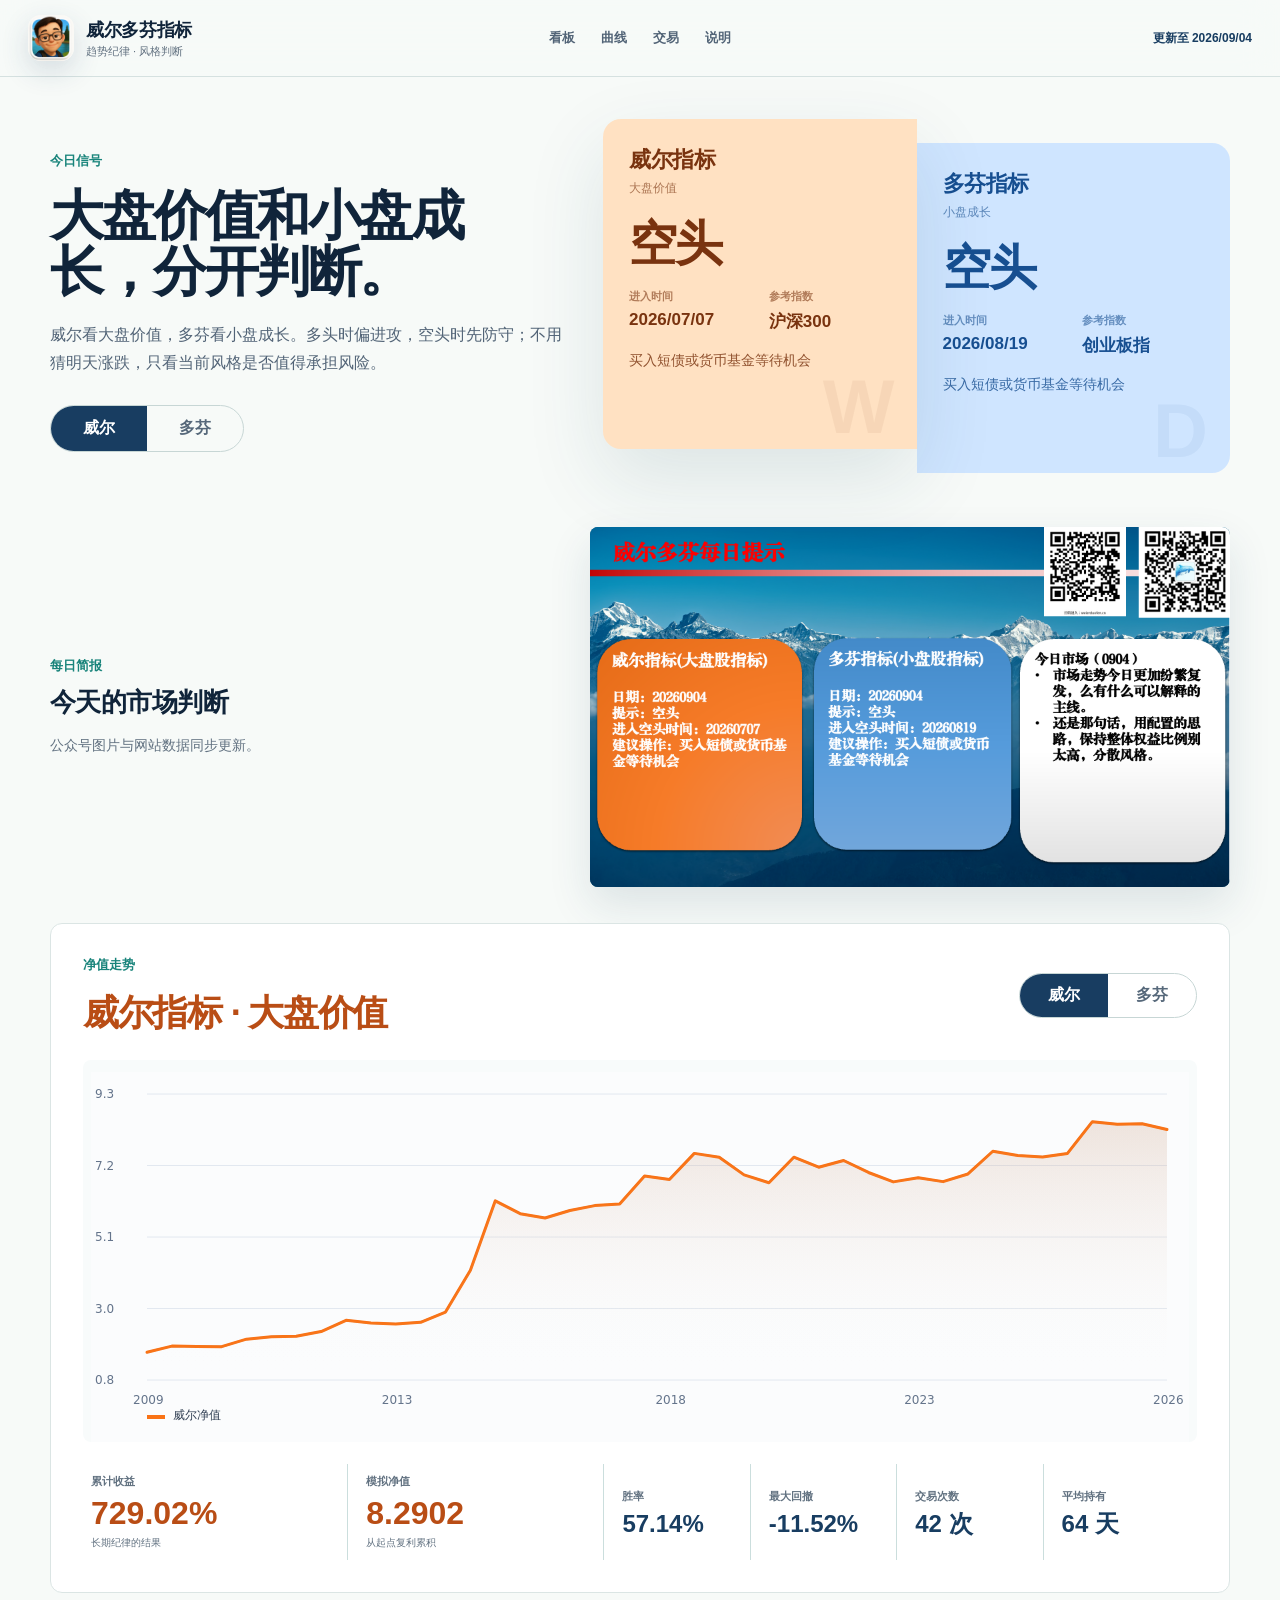
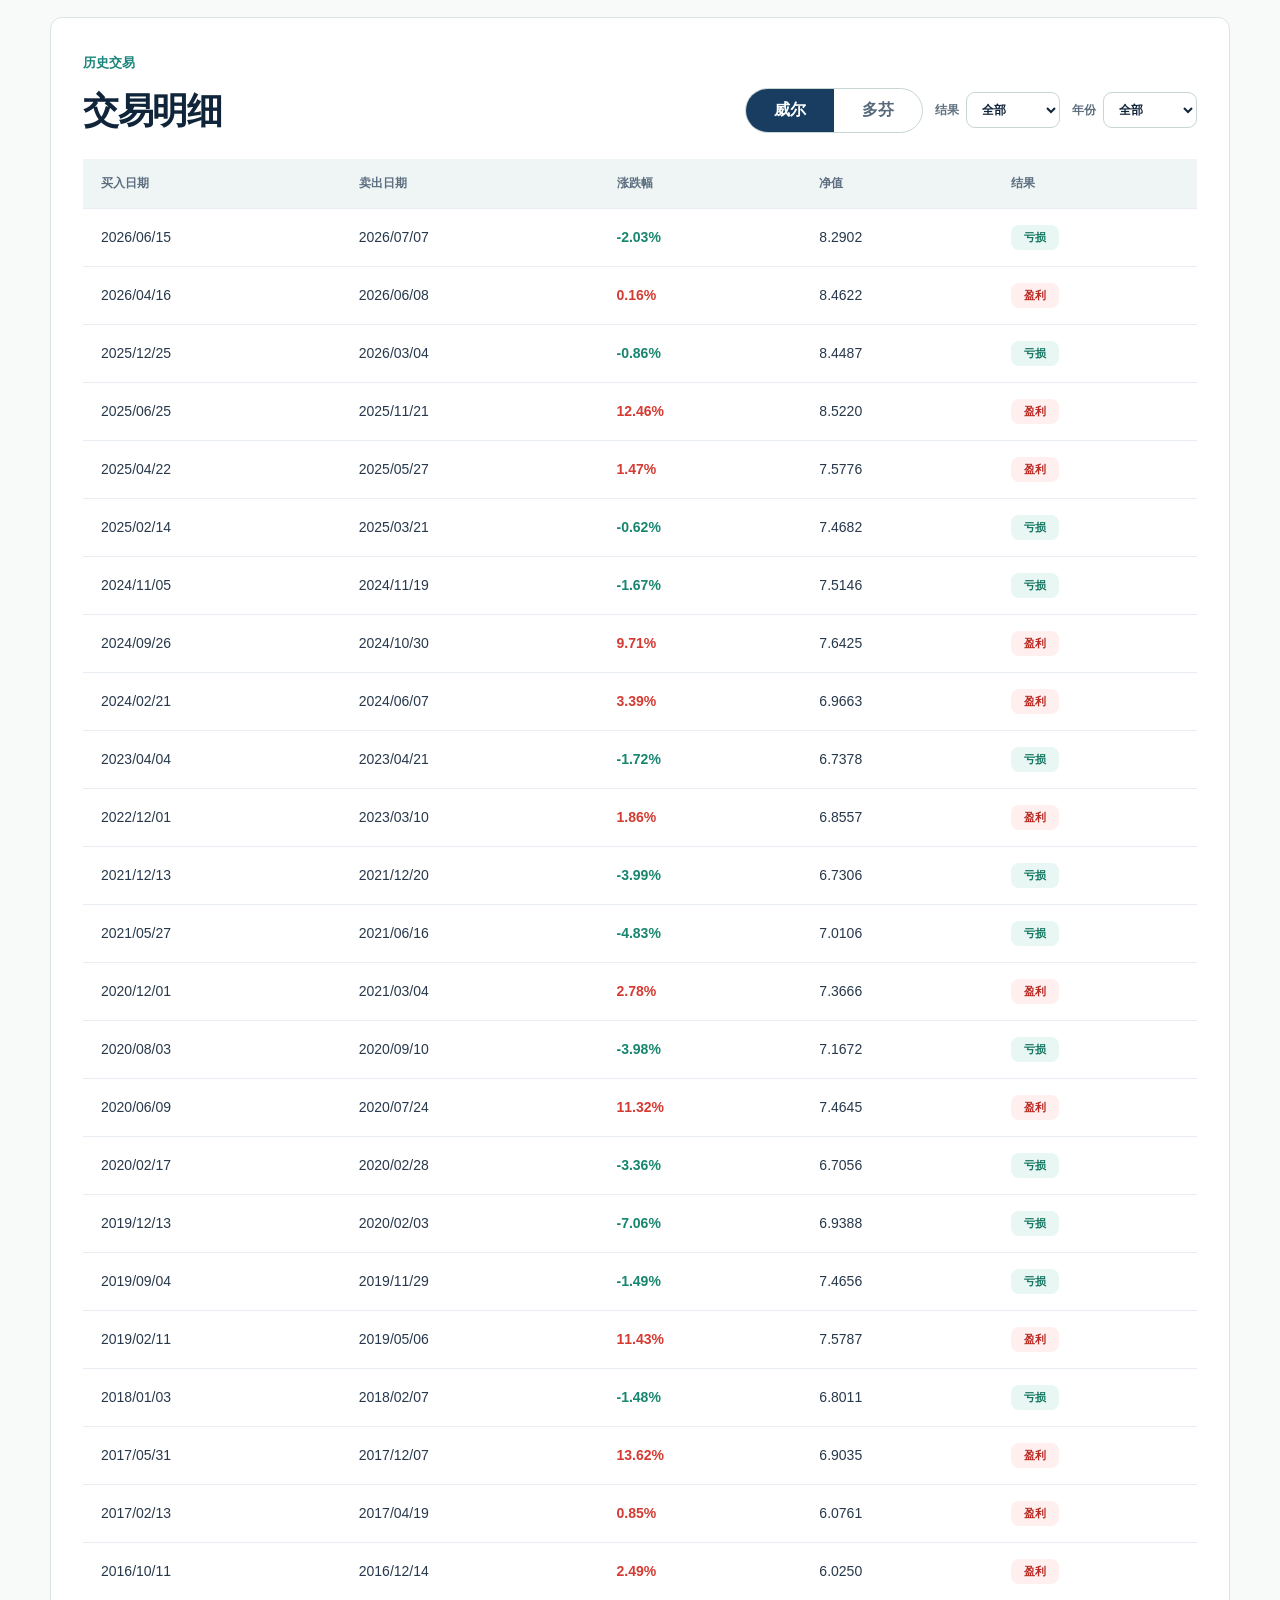
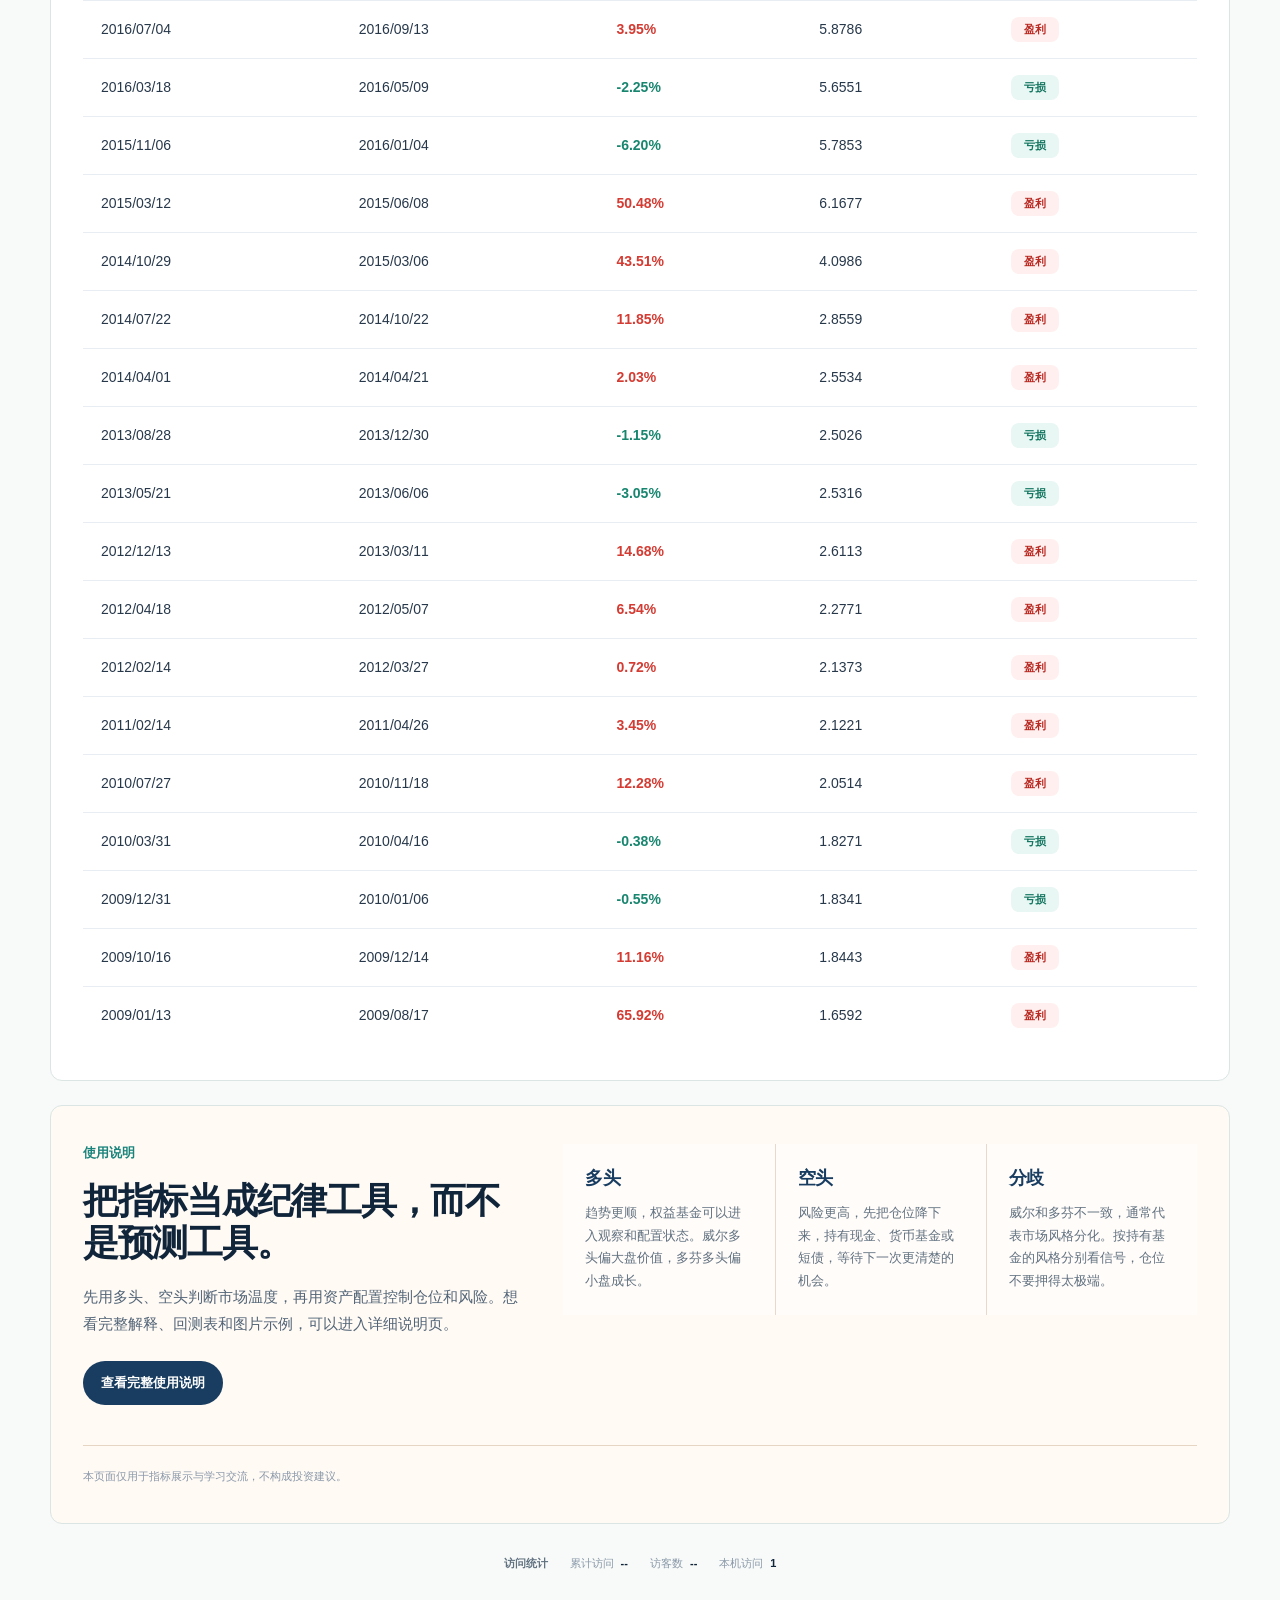
==== commit 7e9b3e62: "Update daily signal for 2026-09-04" ====
--- a/index.html
+++ b/index.html
@@ -249,6 +249,6 @@
     </nav>
 
     <script async src="https://busuanzi.ibruce.info/busuanzi/2.3/busuanzi.pure.mini.js"></script>
-    <script src="./public/app.js" type="module"></script>
+    <script src="./public/app.js?v=20260904" type="module"></script>
   </body>
 </html>
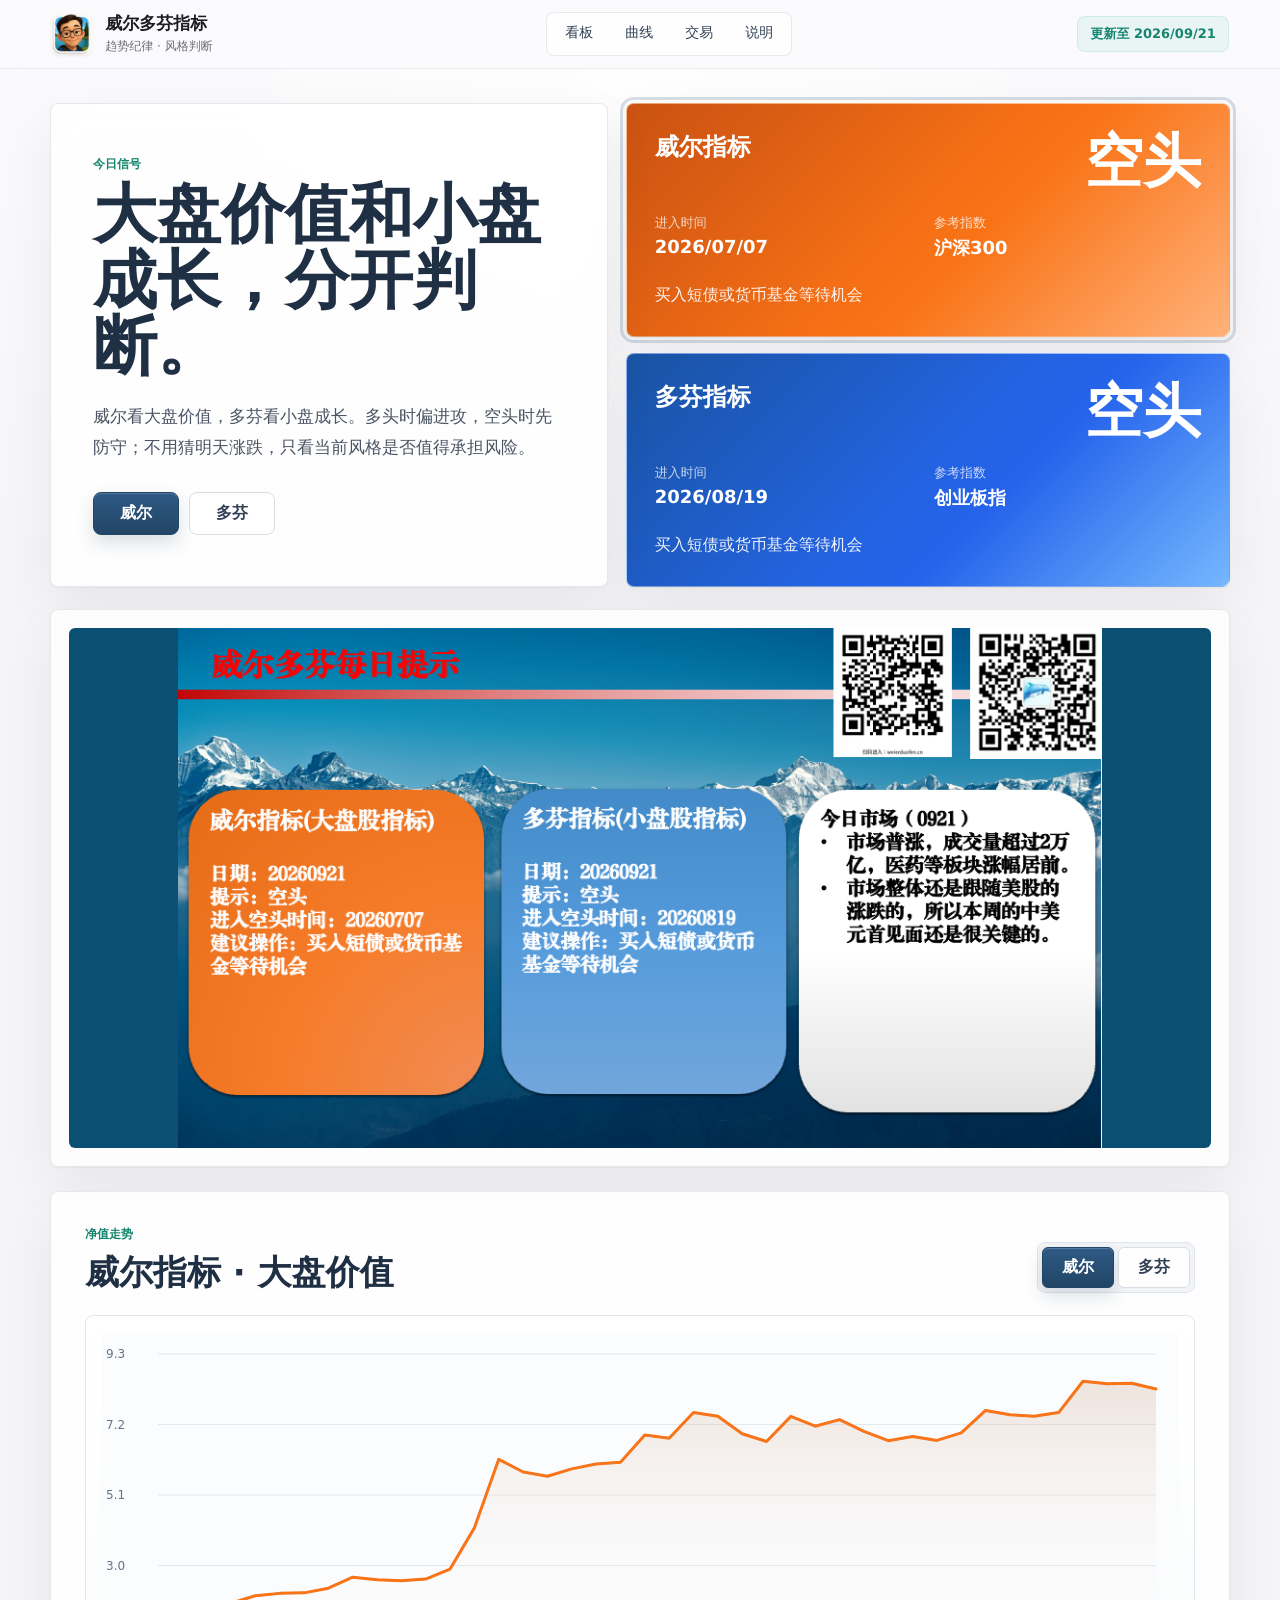
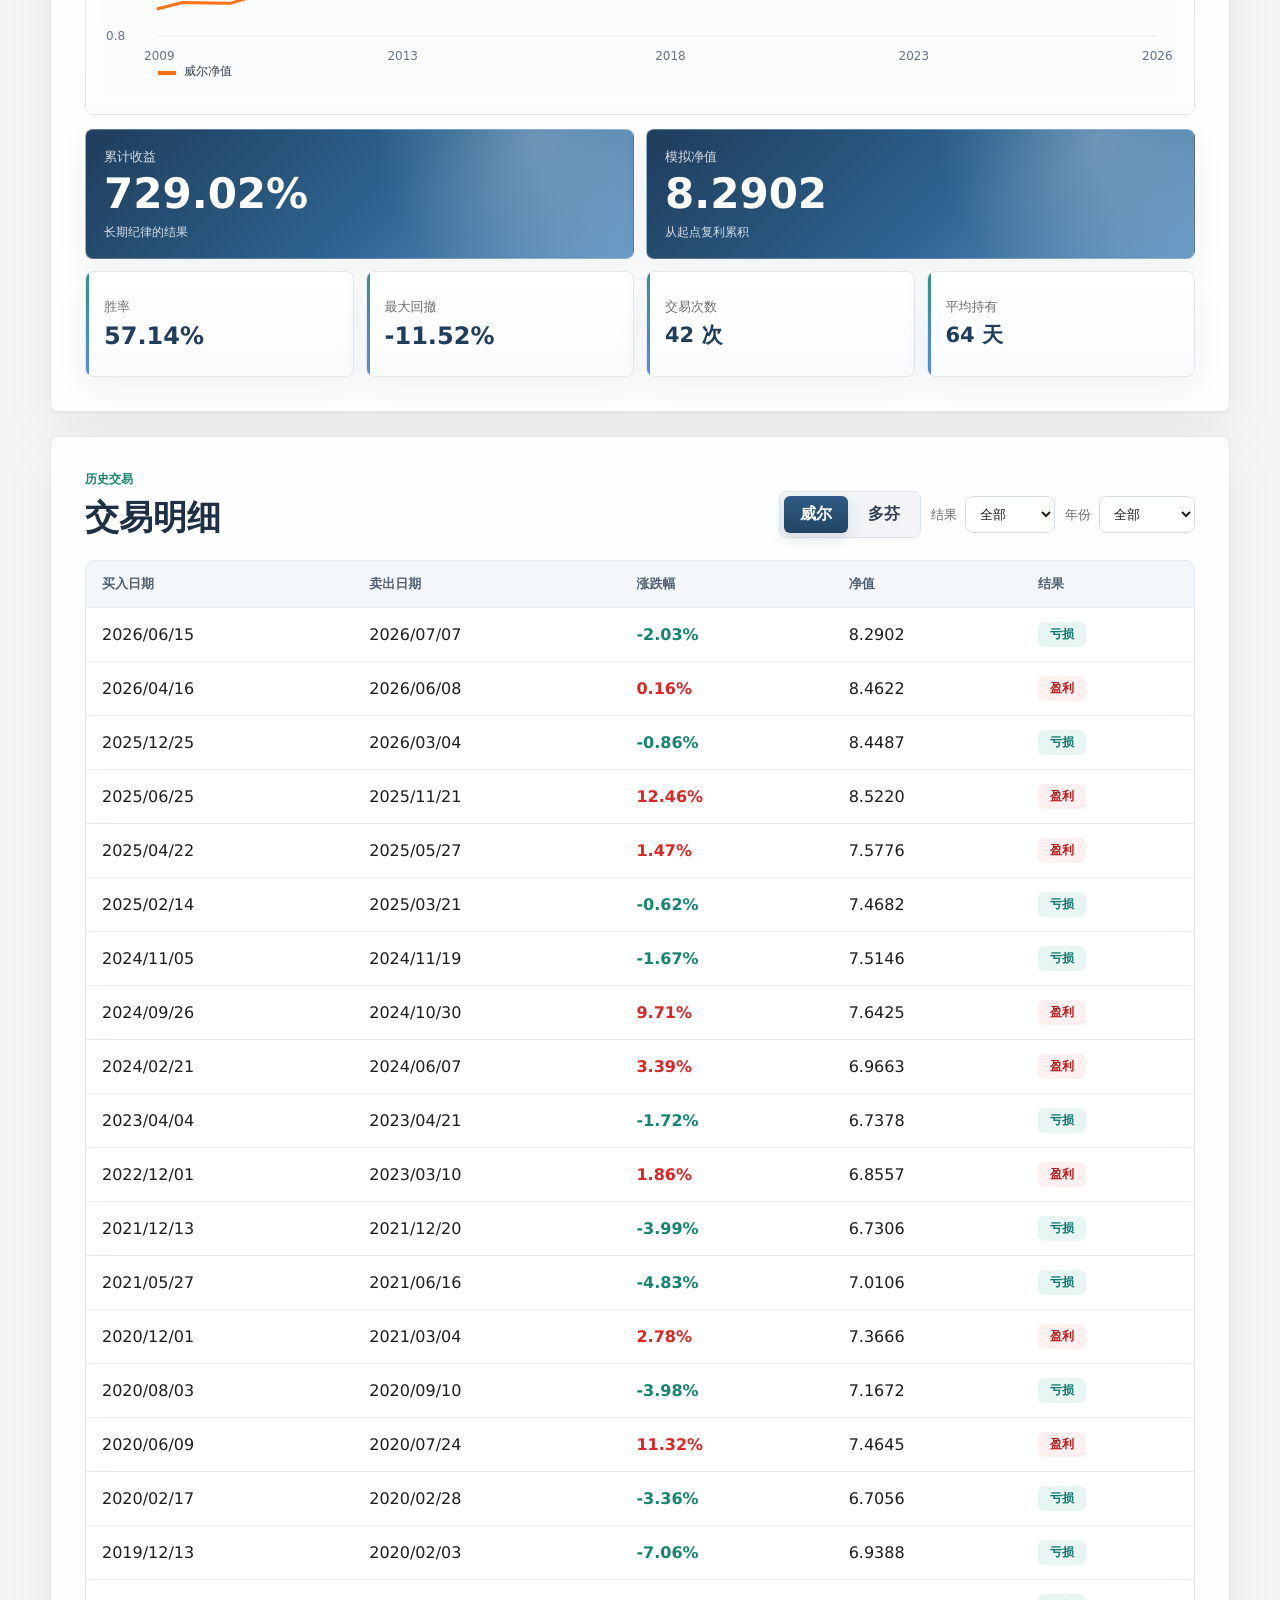
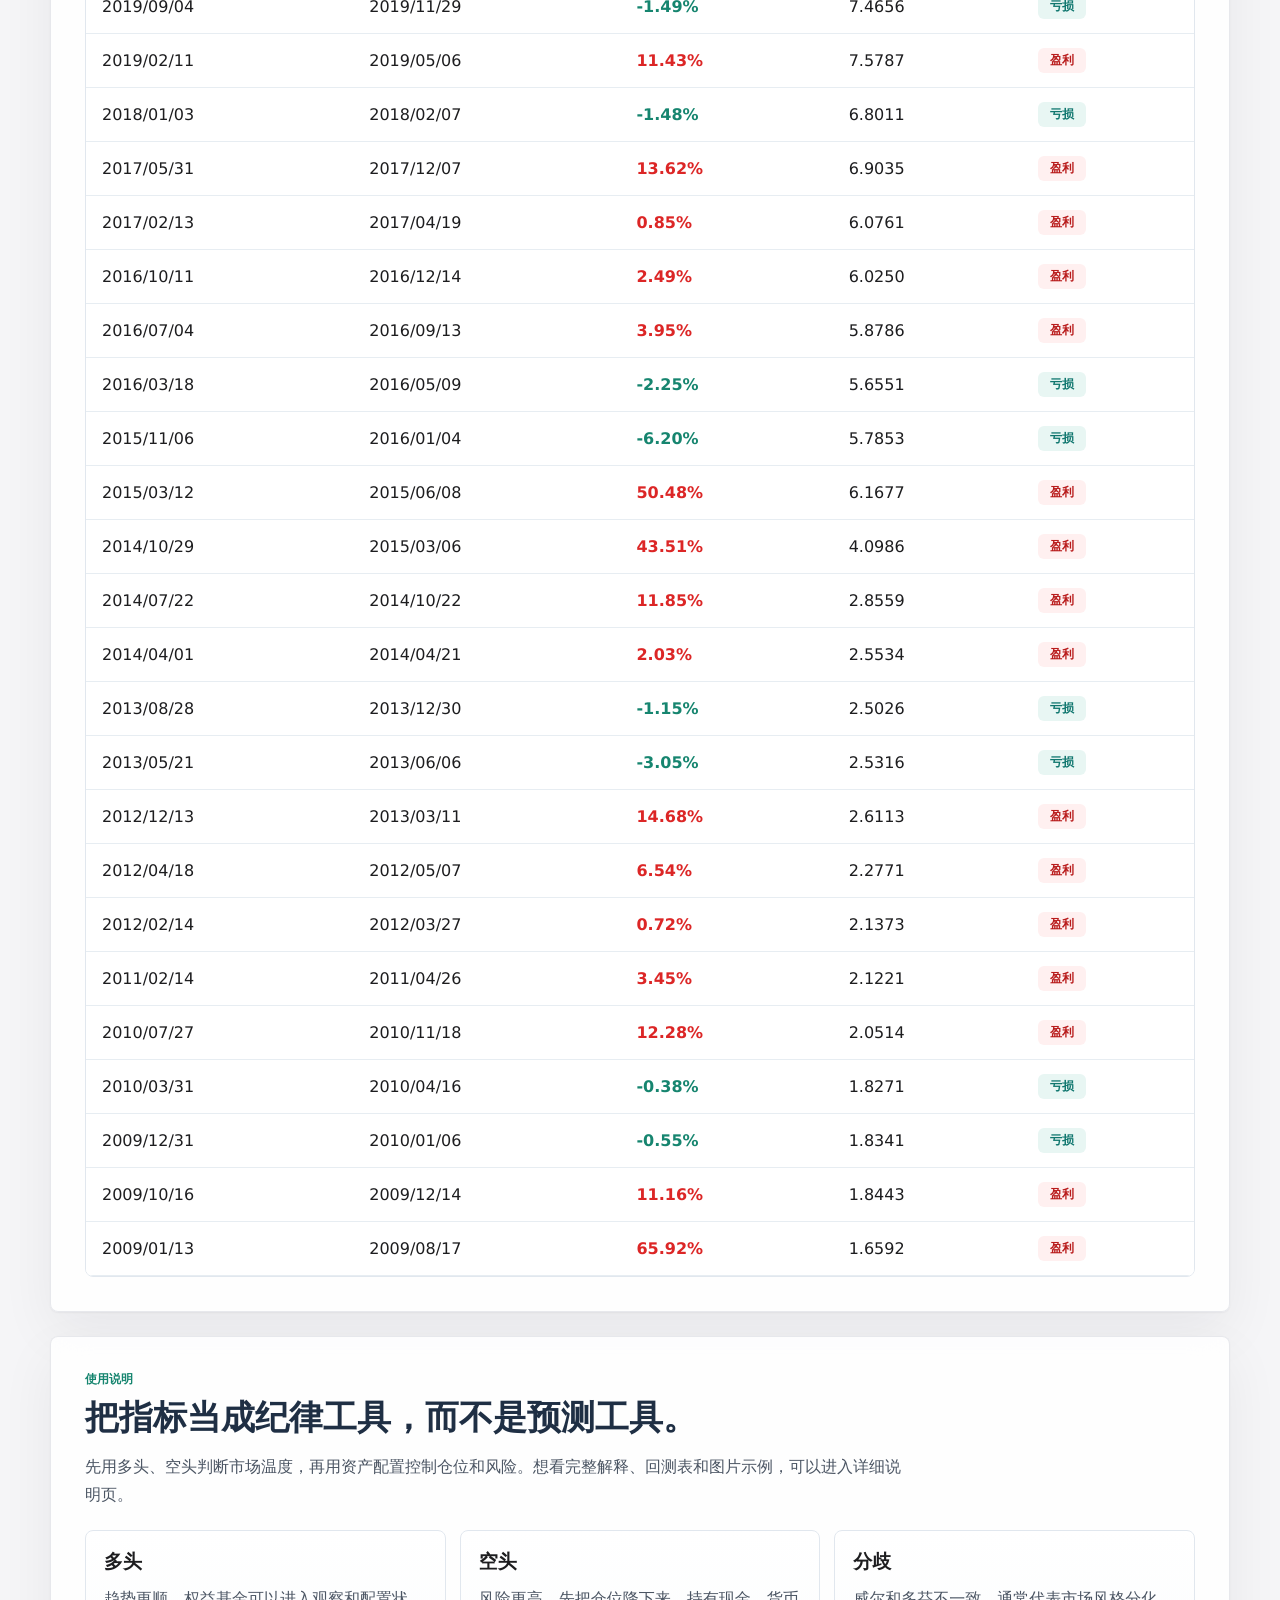
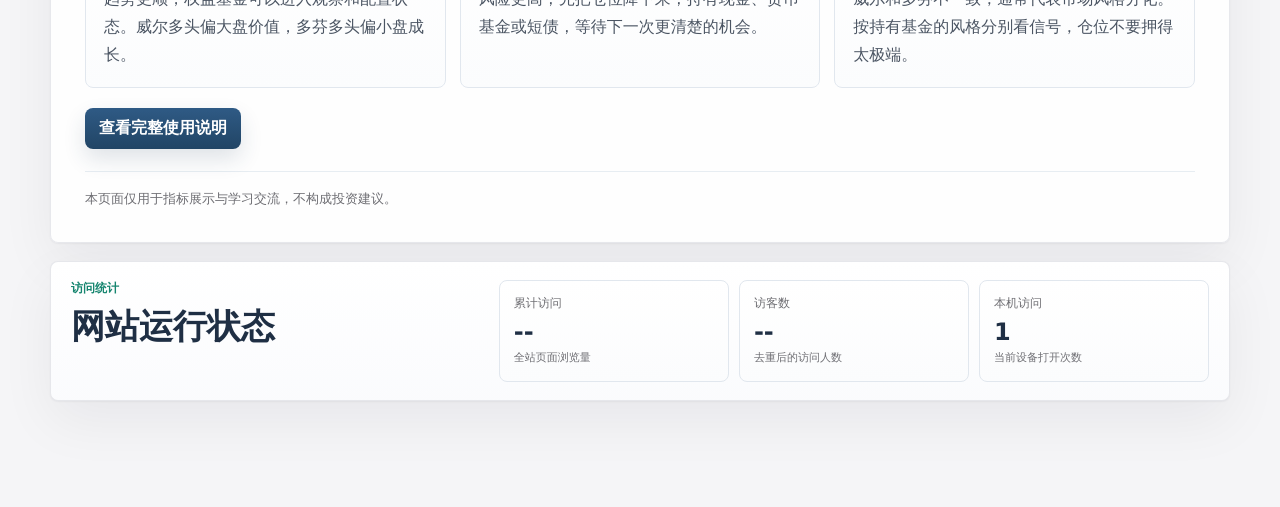
==== commit 4c24551a: "Revert "Redesign homepage with compact modern layout" This reverts commit d54b5bf17e7a6d2b33c3e560ce" ====
--- a/index.html
+++ b/index.html
@@ -11,7 +11,7 @@
     <link rel="icon" type="image/png" sizes="16x16" href="./public/assets/favicon-16x16.png" />
     <link rel="apple-touch-icon" sizes="180x180" href="./public/assets/apple-touch-icon.png" />
     <link rel="manifest" href="./manifest.webmanifest" />
-    <meta name="theme-color" content="#f7faf8" />
+    <meta name="theme-color" content="#f97316" />
     <meta name="apple-mobile-web-app-title" content="威尔多芬指标" />
     <meta property="og:type" content="website" />
     <meta property="og:site_name" content="威尔多芬指标" />
@@ -28,26 +28,23 @@
     <meta name="twitter:image" content="https://www.weierduofen.cn/public/assets/social-card.png" />
     <title>威尔多芬指标</title>
     <link rel="stylesheet" href="./public/styles.css" />
-    <link rel="stylesheet" href="./public/theme.css" />
   </head>
-  <body data-strategy="weiler">
+  <body>
     <header class="topbar">
-      <div class="topbar-inner">
-        <a class="brand" href="#overview" aria-label="威尔多芬指标首页">
-          <img class="brand-mark" src="./public/assets/logo.jpeg" alt="" />
-          <span class="brand-copy">
-            <strong>威尔多芬指标</strong>
-            <small>趋势纪律 · 风格判断</small>
-          </span>
-        </a>
-        <nav class="desktop-nav" aria-label="主导航">
-          <a href="#overview">看板</a>
-          <a href="#chart">曲线</a>
-          <a href="#trades">交易</a>
-          <a href="#guide">说明</a>
-        </nav>
-        <div class="update-pill" id="updatedAt">更新中</div>
-      </div>
+      <a class="brand" href="#overview" aria-label="威尔多芬指标首页">
+        <img class="brand-mark" src="./public/assets/logo.jpeg" alt="" />
+        <span>
+          <strong>威尔多芬指标</strong>
+          <small>趋势纪律 · 风格判断</small>
+        </span>
+      </a>
+      <nav class="desktop-nav" aria-label="主导航">
+        <a href="#overview">看板</a>
+        <a href="#chart">曲线</a>
+        <a href="#trades">交易</a>
+        <a href="#guide">说明</a>
+      </nav>
+      <div class="update-pill" id="updatedAt">更新中</div>
     </header>
 
     <main>
@@ -58,18 +55,15 @@
           <p class="lead">
             威尔看大盘价值，多芬看小盘成长。多头时偏进攻，空头时先防守；不用猜明天涨跌，只看当前风格是否值得承担风险。
           </p>
-          <div class="hero-actions" aria-label="选择指标">
+          <div class="hero-actions">
             <button class="mode-button active" data-strategy-switch="weiler">威尔</button>
             <button class="mode-button" data-strategy-switch="duofen">多芬</button>
           </div>
         </div>
         <div class="signal-board" aria-label="最新指标状态">
           <article class="signal-panel signal-weiler" data-signal-panel="weiler">
-            <div class="signal-panel-head">
-              <div>
-                <span class="panel-label">威尔指标</span>
-                <small>大盘价值</small>
-              </div>
+            <div>
+              <span class="panel-label">威尔指标</span>
               <strong id="weilerStatus">多头</strong>
             </div>
             <dl>
@@ -85,11 +79,8 @@
             <p id="weilerSuggestion">-</p>
           </article>
           <article class="signal-panel signal-duofen" data-signal-panel="duofen">
-            <div class="signal-panel-head">
-              <div>
-                <span class="panel-label">多芬指标</span>
-                <small>小盘成长</small>
-              </div>
+            <div>
+              <span class="panel-label">多芬指标</span>
               <strong id="duofenStatus">多头</strong>
             </div>
             <dl>
@@ -108,17 +99,10 @@
       </section>
 
       <section class="daily-image-band" aria-label="每日提示图片">
-        <div class="daily-image-intro">
-          <span>每日简报</span>
-          <strong>今天的市场判断</strong>
-          <p>公众号图片与网站数据同步更新。</p>
-        </div>
-        <div class="daily-image-frame">
-          <img src="./public/assets/daily-signal.png" alt="威尔多芬每日提示" />
-        </div>
-      </section>
-
-      <section class="section chart-section" id="chart">
+        <img src="./public/assets/daily-signal.png" alt="威尔多芬每日提示" />
+      </section>
+
+      <section class="section" id="chart">
         <div class="section-heading">
           <div>
             <p class="eyebrow">净值走势</p>
@@ -163,8 +147,8 @@
         </aside>
       </section>
 
-      <section class="section trades-section" id="trades">
-        <div class="section-heading trade-heading">
+      <section class="section" id="trades">
+        <div class="section-heading">
           <div>
             <p class="eyebrow">历史交易</p>
             <h2>交易明细</h2>
@@ -208,14 +192,11 @@
       </section>
 
       <section class="section guide" id="guide">
-        <div class="guide-copy-block">
-          <p class="eyebrow">使用说明</p>
-          <h2>把指标当成纪律工具，而不是预测工具。</h2>
-          <p class="guide-lead">
-            先用多头、空头判断市场温度，再用资产配置控制仓位和风险。想看完整解释、回测表和图片示例，可以进入详细说明页。
-          </p>
-          <a class="guide-link" href="./guide.html">查看完整使用说明</a>
-        </div>
+        <p class="eyebrow">使用说明</p>
+        <h2>把指标当成纪律工具，而不是预测工具。</h2>
+        <p class="guide-lead">
+          先用多头、空头判断市场温度，再用资产配置控制仓位和风险。想看完整解释、回测表和图片示例，可以进入详细说明页。
+        </p>
         <div class="guide-grid">
           <article>
             <h3>多头</h3>
@@ -230,14 +211,32 @@
             <p>威尔和多芬不一致，通常代表市场风格分化。按持有基金的风格分别看信号，仓位不要押得太极端。</p>
           </article>
         </div>
+        <a class="guide-link" href="./guide.html">查看完整使用说明</a>
         <p class="disclaimer" id="disclaimer"></p>
       </section>
 
       <section class="site-stats" aria-label="网站访问统计">
-        <span>访问统计</span>
-        <p>累计访问 <strong id="busuanzi_value_site_pv">--</strong></p>
-        <p>访客数 <strong id="busuanzi_value_site_uv">--</strong></p>
-        <p>本机访问 <strong id="localVisitCount">--</strong></p>
+        <div>
+          <p class="eyebrow">访问统计</p>
+          <h2>网站运行状态</h2>
+        </div>
+        <div class="stats-grid">
+          <article>
+            <span>累计访问</span>
+            <strong><span id="busuanzi_value_site_pv">--</span></strong>
+            <small>全站页面浏览量</small>
+          </article>
+          <article>
+            <span>访客数</span>
+            <strong><span id="busuanzi_value_site_uv">--</span></strong>
+            <small>去重后的访问人数</small>
+          </article>
+          <article>
+            <span>本机访问</span>
+            <strong id="localVisitCount">--</strong>
+            <small>当前设备打开次数</small>
+          </article>
+        </div>
       </section>
     </main>
 
--- a/public/styles.css
+++ b/public/styles.css
@@ -1,29 +1,19 @@
 :root {
   color-scheme: light;
-  --page: #f4f8fb;
+  --ink: #1d1d1f;
+  --muted: #6e6e73;
+  --line: #e5e7eb;
+  --paper: #f5f5f7;
   --surface: #ffffff;
-  --surface-muted: #edf3f7;
-  --ink: #18263a;
-  --muted: #647386;
-  --faint: #8a98a9;
-  --line: #dce5ec;
-  --line-strong: #cbd8e2;
-  --navy: #234a6d;
-  --navy-soft: #eaf1f6;
-  --orange: #ed742f;
-  --orange-deep: #c95518;
-  --orange-soft: #fff0e6;
-  --blue: #3977d4;
-  --blue-deep: #225aa9;
-  --blue-soft: #eaf2ff;
-  --profit: #d43b32;
-  --profit-soft: #fff0ef;
-  --loss: #18866f;
-  --loss-soft: #e8f7f3;
-  --radius: 14px;
-  --shadow-low: 0 18px 50px rgba(56, 83, 107, 0.09);
-  --shadow-float: 0 24px 70px rgba(48, 75, 100, 0.12);
-  --ease: cubic-bezier(0.16, 1, 0.3, 1);
+  --navy: #203d5c;
+  --green: #16856f;
+  --orange: #f97316;
+  --orange-soft: #fff1e8;
+  --blue: #2563eb;
+  --blue-soft: #edf5ff;
+  --red: #dc2626;
+  --shadow: 0 18px 50px rgba(25, 45, 70, 0.08);
+  --soft-shadow: 0 1px 2px rgba(15, 23, 42, 0.05), 0 20px 55px rgba(15, 23, 42, 0.06);
 }
 
 * {
@@ -39,31 +29,14 @@
   margin: 0;
   color: var(--ink);
   background:
-    linear-gradient(180deg, rgba(221, 237, 247, 0.72) 0, rgba(244, 248, 251, 0) 420px),
-    var(--page);
-  font-family: "SF Pro Display", "PingFang SC", "Helvetica Neue", Arial, sans-serif;
+    radial-gradient(circle at 50% 0%, rgba(255, 255, 255, 0.92) 0, rgba(245, 245, 247, 0) 420px),
+    linear-gradient(180deg, #fbfbfd 0%, #f5f5f7 580px),
+    var(--paper);
+  font-family:
+    ui-sans-serif, system-ui, -apple-system, BlinkMacSystemFont, "SF Pro Display", "Segoe UI",
+    "PingFang SC", "Microsoft YaHei", sans-serif;
   -webkit-font-smoothing: antialiased;
-  text-rendering: optimizeLegibility;
-}
-
-::selection {
-  color: #ffffff;
-  background: var(--navy);
-}
-
-::-webkit-scrollbar {
-  width: 12px;
-  height: 12px;
-}
-
-::-webkit-scrollbar-track {
-  background: var(--page);
-}
-
-::-webkit-scrollbar-thumb {
-  background: #b8c8d4;
-  border: 3px solid var(--page);
-  border-radius: 999px;
+  text-rendering: geometricPrecision;
 }
 
 a {
@@ -74,135 +47,121 @@
 button,
 select {
   font: inherit;
-}
-
-button,
-a,
-select {
-  -webkit-tap-highlight-color: transparent;
-}
-
-button:focus-visible,
-a:focus-visible,
-select:focus-visible {
-  outline: 3px solid rgba(57, 119, 212, 0.28);
-  outline-offset: 3px;
 }
 
 .topbar {
   position: sticky;
   top: 0;
   z-index: 20;
-  min-height: 70px;
-  border-bottom: 1px solid rgba(203, 216, 226, 0.7);
-  background: rgba(247, 250, 252, 0.88);
-  backdrop-filter: blur(18px) saturate(150%);
-  -webkit-backdrop-filter: blur(18px) saturate(150%);
-}
-
-.topbar-inner {
-  width: min(1240px, calc(100% - 48px));
-  min-height: 70px;
-  margin: 0 auto;
-  display: grid;
-  grid-template-columns: minmax(250px, 1fr) auto minmax(250px, 1fr);
+  display: flex;
   align-items: center;
+  justify-content: space-between;
   gap: 24px;
+  min-height: 68px;
+  padding: 12px clamp(18px, 4vw, 56px);
+  background: rgba(251, 251, 253, 0.82);
+  border-bottom: 1px solid rgba(229, 231, 235, 0.78);
+  backdrop-filter: saturate(180%) blur(22px);
 }
 
 .brand {
   display: flex;
   align-items: center;
   gap: 12px;
-  width: max-content;
+  min-width: 210px;
 }
 
 .brand-mark {
-  display: block;
   width: 42px;
   height: 42px;
+  display: block;
   object-fit: cover;
-  border-radius: 12px;
-  box-shadow: 0 8px 20px rgba(35, 74, 109, 0.14);
-}
-
-.brand-copy strong,
-.brand-copy small {
+  background: #ffffff;
+  border-radius: 8px;
+  box-shadow: 0 1px 2px rgba(15, 23, 42, 0.08);
+}
+
+.brand strong,
+.brand small {
   display: block;
 }
 
-.brand-copy strong {
+.brand strong {
   font-size: 17px;
-  font-weight: 760;
-  letter-spacing: -0.02em;
-}
-
-.brand-copy small {
+}
+
+.brand small {
+  color: var(--muted);
   margin-top: 2px;
-  color: var(--muted);
-  font-size: 11px;
-  font-weight: 520;
+  font-size: 12px;
 }
 
 .desktop-nav {
   display: flex;
   align-items: center;
+  justify-content: center;
   gap: 4px;
   padding: 4px;
-  background: rgba(255, 255, 255, 0.74);
-  border: 1px solid rgba(203, 216, 226, 0.7);
-  border-radius: 12px;
+  background: rgba(255, 255, 255, 0.72);
+  border: 1px solid rgba(229, 231, 235, 0.9);
+  border-radius: 8px;
+  box-shadow: inset 0 1px 0 rgba(255, 255, 255, 0.74);
 }
 
 .desktop-nav a {
-  padding: 8px 15px;
-  color: #526477;
-  border-radius: 9px;
+  padding: 8px 14px;
+  border-radius: 6px;
+  color: #334155;
+  font-size: 14px;
+}
+
+.desktop-nav a:hover {
+  background: rgba(245, 245, 247, 0.92);
+  color: var(--navy);
+}
+
+.update-pill {
+  white-space: nowrap;
+  padding: 8px 12px;
+  color: var(--green);
+  background: rgba(232, 246, 243, 0.9);
+  border: 1px solid rgba(204, 235, 228, 0.88);
+  border-radius: 8px;
   font-size: 13px;
-  font-weight: 650;
-  transition: color 180ms var(--ease), background 180ms var(--ease), transform 180ms var(--ease);
-}
-
-.desktop-nav a:hover {
-  color: var(--ink);
-  background: #ffffff;
-}
-
-.desktop-nav a:active {
-  transform: translateY(1px);
-}
-
-.update-pill {
-  justify-self: end;
-  color: var(--navy);
+  font-weight: 700;
+}
+
+main {
+  width: min(1180px, calc(100% - 32px));
+  margin: 0 auto;
+  padding: 34px 0 106px;
+}
+
+.overview {
+  display: grid;
+  grid-template-columns: minmax(0, 0.96fr) minmax(460px, 1.04fr);
+  align-items: stretch;
+  gap: 18px;
+  min-height: 430px;
+}
+
+.overview-copy {
+  display: flex;
+  flex-direction: column;
+  justify-content: center;
+  padding: 42px;
+  background: rgba(255, 255, 255, 0.86);
+  border: 1px solid rgba(229, 231, 235, 0.92);
+  border-radius: 8px;
+  box-shadow: var(--soft-shadow);
+  backdrop-filter: blur(18px);
+}
+
+.eyebrow {
+  margin: 0 0 10px;
+  color: var(--green);
   font-size: 12px;
-  font-weight: 720;
-  font-variant-numeric: tabular-nums;
-}
-
-main {
-  width: min(1240px, calc(100% - 48px));
-  margin: 0 auto;
-  padding: 44px 0 72px;
-}
-
-.overview {
-  min-height: 570px;
-  display: grid;
-  grid-template-columns: minmax(0, 0.82fr) minmax(560px, 1.18fr);
-  align-items: center;
-  gap: 54px;
-}
-
-.overview-copy {
-  padding: 28px 0 40px;
-}
-
-.eyebrow {
-  margin: 0 0 12px;
-  color: var(--loss);
-  font-size: 12px;
-  font-weight: 760;
+  font-weight: 800;
   letter-spacing: 0;
 }
 
@@ -214,328 +173,229 @@
 }
 
 h1 {
-  max-width: 590px;
+  max-width: 720px;
   margin: 0;
-  color: var(--ink);
-  font-size: 56px;
-  font-weight: 780;
-  line-height: 1.08;
-  letter-spacing: -0.035em;
+  color: #1f2f44;
+  font-size: clamp(36px, 5vw, 64px);
+  line-height: 1.03;
+  font-weight: 800;
 }
 
 h2 {
   margin: 0;
-  color: var(--ink);
-  font-size: 34px;
-  font-weight: 760;
+  color: #1f2f44;
+  font-size: clamp(25px, 3vw, 34px);
   line-height: 1.18;
-  letter-spacing: -0.025em;
 }
 
 h3 {
-  margin: 0;
-  font-size: 18px;
-  font-weight: 740;
-  letter-spacing: -0.015em;
+  margin: 0 0 10px;
+  font-size: 19px;
 }
 
 .lead {
-  max-width: 540px;
-  margin: 24px 0 0;
-  color: #526477;
-  font-size: 16px;
+  margin: 22px 0 0;
+  max-width: 680px;
+  color: #4b5563;
+  font-size: 17px;
   line-height: 1.8;
 }
 
 .hero-actions {
-  display: inline-flex;
-  gap: 4px;
-  margin-top: 30px;
-  padding: 4px;
-  background: rgba(255, 255, 255, 0.8);
-  border: 1px solid var(--line);
-  border-radius: 12px;
-  box-shadow: 0 10px 30px rgba(61, 90, 113, 0.08);
+  display: flex;
+  gap: 10px;
+  margin-top: 28px;
 }
 
 .mode-button,
-.segment,
-.mini-segment {
-  color: #56687a;
-  background: transparent;
-  border: 0;
+.segment {
+  border: 1px solid #d7dde5;
+  background: rgba(255, 255, 255, 0.92);
+  color: #334155;
   cursor: pointer;
-  transition: color 180ms var(--ease), background 180ms var(--ease), transform 180ms var(--ease), box-shadow 180ms var(--ease);
+  transition: 0.18s ease;
+}
+
+.mode-button:hover,
+.segment:hover {
+  border-color: #b7c3d0;
+  background: #f8fafc;
 }
 
 .mode-button {
-  min-width: 84px;
+  min-width: 86px;
   padding: 10px 18px;
-  border-radius: 9px;
-  font-weight: 720;
-}
-
-.mode-button:hover,
-.segment:hover,
-.mini-segment:hover {
-  color: var(--ink);
-  background: rgba(255, 255, 255, 0.76);
-}
-
-.mode-button:active,
-.segment:active,
-.mini-segment:active,
-.guide-link:active {
-  transform: translateY(1px);
+  border-radius: 8px;
+  font-weight: 800;
 }
 
 .mode-button.active,
-.segment.active,
-.mini-segment.active {
-  color: #ffffff;
-  background: var(--navy);
-  box-shadow: 0 8px 20px rgba(35, 74, 109, 0.18);
+.segment.active {
+  color: white;
+  background: linear-gradient(180deg, #2f5a85, #214565);
+  border-color: #214565;
+  box-shadow: inset 0 1px 0 rgba(255, 255, 255, 0.18), 0 8px 18px rgba(32, 61, 92, 0.16);
 }
 
 .signal-board {
   display: grid;
   grid-template-columns: 1fr;
-  gap: 14px;
-  padding: 14px;
-  background: rgba(255, 255, 255, 0.6);
-  border-radius: 20px;
-  box-shadow: var(--shadow-float);
-  backdrop-filter: blur(16px);
-  -webkit-backdrop-filter: blur(16px);
+  gap: 16px;
 }
 
 .signal-panel {
-  min-height: 248px;
-  padding: 28px;
-  border-radius: var(--radius);
   display: flex;
   flex-direction: column;
   justify-content: space-between;
-  overflow: hidden;
-  transition: transform 240ms var(--ease), box-shadow 240ms var(--ease), opacity 240ms var(--ease);
-}
-
-.signal-panel:hover {
-  transform: translateY(-2px);
+  min-height: 206px;
+  padding: 28px;
+  border-radius: 8px;
+  border: 1px solid rgba(255, 255, 255, 0.42);
+  box-shadow: var(--soft-shadow);
 }
 
 .signal-panel.active-signal {
-  box-shadow: 0 18px 44px rgba(35, 74, 109, 0.14);
-}
-
-.signal-weiler {
-  color: #6c2c0c;
-  background: linear-gradient(135deg, #fff8f3 0%, #ffe5d4 100%);
-}
-
-.signal-duofen {
-  color: #173f7c;
-  background: linear-gradient(135deg, #f5f9ff 0%, #dfeaff 100%);
-}
-
-.signal-panel-head {
+  outline: 3px solid rgba(35, 71, 109, 0.18);
+  outline-offset: 3px;
+}
+
+.signal-panel > div:first-child {
   display: flex;
   align-items: flex-start;
   justify-content: space-between;
-  gap: 24px;
-}
-
-.signal-panel-head > div {
-  min-width: 0;
-}
-
-.panel-label,
-.signal-panel-head small {
-  display: block;
+  gap: 18px;
+}
+
+.signal-panel strong {
+  font-size: clamp(38px, 5vw, 58px);
+  line-height: 1;
 }
 
 .panel-label {
-  font-size: 22px;
-  font-weight: 760;
-  letter-spacing: -0.02em;
-}
-
-.signal-panel-head small {
-  margin-top: 5px;
-  color: currentColor;
-  font-size: 12px;
-  opacity: 0.62;
-}
-
-.signal-panel strong {
-  flex: 0 0 auto;
-  font-size: 48px;
-  font-weight: 820;
-  line-height: 0.96;
-  letter-spacing: -0.035em;
+  font-size: 24px;
+  font-weight: 900;
 }
 
 .signal-panel dl {
   display: grid;
-  grid-template-columns: repeat(2, minmax(0, 1fr));
-  gap: 24px;
-  margin: 30px 0 0;
+  grid-template-columns: 1fr 1fr;
+  gap: 12px;
+  margin: 24px 0 0;
 }
 
 .signal-panel dt {
-  color: currentColor;
-  font-size: 11px;
-  font-weight: 650;
-  opacity: 0.58;
+  color: rgba(255, 255, 255, 0.76);
+  font-size: 13px;
 }
 
 .signal-panel dd {
-  margin: 6px 0 0;
-  color: currentColor;
-  font-size: 17px;
-  font-weight: 740;
-  font-variant-numeric: tabular-nums;
+  margin: 5px 0 0;
+  color: white;
+  font-size: 18px;
+  font-weight: 800;
 }
 
 .signal-panel p {
-  margin: 24px 0 0;
-  color: currentColor;
-  font-size: 14px;
-  font-weight: 560;
-  line-height: 1.65;
-  opacity: 0.82;
+  margin: 20px 0 0;
+  color: rgba(255, 255, 255, 0.92);
+  line-height: 1.7;
+}
+
+.signal-weiler {
+  color: white;
+  background:
+    linear-gradient(135deg, rgba(120, 45, 12, 0.18), rgba(255, 255, 255, 0) 46%),
+    linear-gradient(135deg, #dc5a13, #f97316 58%, #ffb179);
+}
+
+.signal-duofen {
+  color: white;
+  background:
+    linear-gradient(135deg, rgba(13, 42, 92, 0.22), rgba(255, 255, 255, 0) 48%),
+    linear-gradient(135deg, #1d5fb8, #2563eb 62%, #75b7ff);
 }
 
 .daily-image-band {
-  margin-top: 28px;
-  padding: 22px;
-  display: grid;
-  grid-template-columns: minmax(210px, 0.34fr) minmax(0, 1fr);
-  align-items: center;
-  gap: 24px;
-  color: var(--ink);
-  background: #e8f1f6;
-  border-radius: var(--radius);
-  box-shadow: var(--shadow-low);
-}
-
-.daily-image-intro {
-  padding: 16px 8px 16px 16px;
-}
-
-.daily-image-intro span,
-.daily-image-intro strong {
-  display: block;
-}
-
-.daily-image-intro span {
-  color: var(--loss);
-  font-size: 12px;
-  font-weight: 760;
-}
-
-.daily-image-intro strong {
-  margin-top: 10px;
-  font-size: 24px;
-  font-weight: 760;
-  letter-spacing: -0.02em;
-}
-
-.daily-image-intro p {
-  margin: 10px 0 0;
-  color: var(--muted);
-  font-size: 13px;
-  line-height: 1.7;
-}
-
-.daily-image-frame {
-  overflow: hidden;
-  border-radius: 11px;
-  background: #0b5e86;
-  box-shadow: 0 14px 36px rgba(37, 87, 117, 0.18);
-}
-
-.daily-image-frame img {
+  margin-top: 22px;
+  padding: 18px;
+  background: rgba(255, 255, 255, 0.78);
+  border: 1px solid rgba(229, 231, 235, 0.92);
+  border-radius: 8px;
+  box-shadow: var(--soft-shadow);
+  backdrop-filter: blur(18px);
+}
+
+.daily-image-band img {
   display: block;
   width: 100%;
   height: auto;
   aspect-ratio: 16 / 9;
+  max-height: 520px;
   object-fit: contain;
+  border-radius: 6px;
+  background: #0b4f72;
 }
 
 .section {
   scroll-margin-top: 88px;
-  margin-top: 30px;
-  padding: 34px;
-  background: rgba(255, 255, 255, 0.96);
-  border-radius: var(--radius);
-  box-shadow: var(--shadow-low);
+  margin-top: 24px;
+  padding: clamp(22px, 4vw, 34px);
+  background: rgba(255, 255, 255, 0.86);
+  border: 1px solid rgba(229, 231, 235, 0.92);
+  border-radius: 8px;
+  box-shadow: var(--soft-shadow);
+  backdrop-filter: blur(18px);
 }
 
 .section-heading {
   display: flex;
   align-items: flex-end;
   justify-content: space-between;
-  gap: 24px;
-  margin-bottom: 26px;
-}
-
-.segmented,
-.mini-segmented {
+  gap: 20px;
+  margin-bottom: 22px;
+}
+
+.segmented {
   display: flex;
   gap: 4px;
   padding: 4px;
-  background: var(--surface-muted);
-  border-radius: 12px;
+  background: #f2f4f7;
+  border: 1px solid #dfe5ec;
+  border-radius: 8px;
 }
 
 .segment {
-  min-width: 78px;
-  padding: 9px 16px;
-  border-radius: 9px;
-  font-weight: 720;
-}
-
-.chart-section {
-  position: relative;
-  overflow: hidden;
-}
-
-#chartTitle {
-  color: var(--orange-deep);
-  transition: color 240ms var(--ease);
-}
-
-body[data-strategy="duofen"] #chartTitle {
-  color: var(--blue-deep);
+  min-width: 72px;
+  padding: 9px 14px;
+  border-radius: 6px;
+  font-weight: 800;
 }
 
 .chart-surface {
   position: relative;
-  min-height: 414px;
-  padding: 10px 0 0;
-  overflow: hidden;
-  border-radius: 11px;
-  background: #fbfcfd;
+  min-height: 386px;
+  padding: 16px;
+  background: linear-gradient(180deg, #ffffff, #fbfcfd);
+  border: 1px solid #e1e7ee;
+  border-radius: 8px;
 }
 
 #navChart {
   display: block;
   width: 100%;
-  height: 404px;
+  height: 366px;
 }
 
 .chart-tooltip {
   position: absolute;
-  min-width: 178px;
-  padding: 11px 13px;
-  color: #ffffff;
-  background: rgba(24, 38, 58, 0.95);
-  border-radius: 10px;
-  font-size: 12px;
+  min-width: 176px;
+  padding: 10px 12px;
+  background: rgba(24, 35, 49, 0.94);
+  color: white;
+  border-radius: 8px;
+  font-size: 13px;
   pointer-events: none;
   transform: translate(-50%, calc(-100% - 12px));
-  box-shadow: 0 12px 32px rgba(24, 38, 58, 0.2);
 }
 
 .chart-tooltip strong,
@@ -545,495 +405,553 @@
 
 .chart-tooltip span {
   margin-top: 4px;
-  color: #d9e5ef;
+  color: #dbeafe;
 }
 
 .metrics-panel {
   display: grid;
-  grid-template-columns: 1.35fr 1.35fr repeat(4, 0.8fr);
-  margin-top: 22px;
-  padding-top: 22px;
-  border-top: 1px solid var(--line);
+  grid-template-columns: repeat(4, minmax(0, 1fr));
+  gap: 12px;
+  margin-top: 14px;
 }
 
 .metric {
-  min-width: 0;
-  min-height: 100px;
-  padding: 4px 18px;
   display: flex;
   flex-direction: column;
   justify-content: center;
-  border-left: 1px solid var(--line);
-}
-
-.metric:first-child {
-  padding-left: 0;
-  border-left: 0;
-}
-
-.metric span,
+  min-height: 106px;
+  padding: 18px;
+  position: relative;
+  overflow: hidden;
+  border: 1px solid rgba(225, 231, 238, 0.96);
+  border-radius: 8px;
+  background:
+    linear-gradient(180deg, rgba(255, 255, 255, 0.96), rgba(249, 251, 253, 0.96)),
+    #ffffff;
+  box-shadow: 0 12px 32px rgba(31, 47, 68, 0.06);
+}
+
+.metric::before {
+  content: "";
+  position: absolute;
+  inset: 0 auto 0 0;
+  width: 3px;
+  background: linear-gradient(180deg, rgba(22, 133, 111, 0.88), rgba(37, 99, 235, 0.76));
+}
+
+.metric-primary {
+  grid-column: span 2;
+  min-height: 128px;
+  color: white;
+  background:
+    radial-gradient(circle at 82% 8%, rgba(255, 255, 255, 0.24), rgba(255, 255, 255, 0) 34%),
+    linear-gradient(135deg, #203d5c, #2d638f 54%, #6a9bc6);
+  border-color: rgba(255, 255, 255, 0.26);
+}
+
+.metric-primary::before {
+  width: 0;
+}
+
+.metric span {
+  color: var(--muted);
+  font-size: 13px;
+}
+
+.metric strong {
+  margin-top: 6px;
+  color: #203d5c;
+  font-size: 24px;
+}
+
 .metric small {
+  margin-top: 7px;
+  color: #758399;
+  font-size: 12px;
+  line-height: 1.4;
+}
+
+.metric-primary span,
+.metric-primary small,
+.metric-primary strong {
+  color: white;
+}
+
+.metric-primary span,
+.metric-primary small {
+  opacity: 0.82;
+}
+
+.metric-primary strong {
+  font-size: clamp(30px, 4vw, 42px);
+  line-height: 1.05;
+}
+
+.metric.compact strong {
+  font-size: 21px;
+}
+
+.body-copy {
+  margin: 14px 0 0;
+  color: #4b5563;
+  font-size: 16px;
+  line-height: 1.8;
+}
+
+.trade-extremes {
+  display: grid;
+  grid-template-columns: 1fr 1fr;
+  gap: 12px;
+}
+
+.trade-extremes article {
+  min-height: 132px;
+  padding: 18px;
+  background: linear-gradient(180deg, #ffffff, #fbfcfd);
+  border: 1px solid #e1e7ee;
+  border-radius: 8px;
+}
+
+.trade-extremes span,
+.trade-extremes small {
   display: block;
   color: var(--muted);
 }
 
-.metric span {
-  font-size: 11px;
-  font-weight: 650;
-}
-
-.metric strong {
+.trade-extremes strong {
   display: block;
-  margin-top: 8px;
-  color: var(--navy);
-  font-size: 23px;
-  font-weight: 760;
-  line-height: 1;
-  font-variant-numeric: tabular-nums;
-}
-
-.metric-primary strong {
-  color: var(--orange-deep);
-  font-size: 30px;
-}
-
-body[data-strategy="duofen"] .metric-primary strong {
-  color: var(--blue-deep);
-}
-
-.metric small {
-  margin-top: 7px;
-  font-size: 10px;
-  line-height: 1.45;
+  margin: 12px 0;
+  font-size: 28px;
+}
+
+.trade-extremes article:first-child strong {
+  color: var(--green);
+}
+
+.trade-extremes article:last-child strong {
+  color: var(--red);
 }
 
 .trade-tools {
   display: flex;
   align-items: center;
-  justify-content: flex-end;
-  gap: 12px;
+  gap: 10px;
   flex-wrap: wrap;
 }
 
+.mini-segmented {
+  display: flex;
+  gap: 4px;
+  padding: 4px;
+  background: #f2f4f7;
+  border: 1px solid #dfe5ec;
+  border-radius: 8px;
+}
+
 .mini-segment {
-  min-width: 66px;
-  padding: 8px 13px;
-  border-radius: 9px;
-  font-weight: 720;
+  min-width: 64px;
+  padding: 8px 12px;
+  color: #334155;
+  background: transparent;
+  border: 0;
+  border-radius: 6px;
+  cursor: pointer;
+  font-weight: 800;
+}
+
+.mini-segment.active {
+  color: white;
+  background: linear-gradient(180deg, #2f5a85, #214565);
+  box-shadow: 0 6px 14px rgba(32, 61, 92, 0.14);
 }
 
 .select-label {
   display: flex;
   align-items: center;
-  gap: 7px;
+  gap: 8px;
   color: var(--muted);
-  font-size: 12px;
-  font-weight: 600;
+  font-size: 13px;
 }
 
 select {
-  min-width: 94px;
-  padding: 9px 30px 9px 11px;
+  min-width: 90px;
+  padding: 9px 30px 9px 10px;
   color: var(--ink);
   background: #ffffff;
-  border: 1px solid var(--line-strong);
-  border-radius: 9px;
-  cursor: pointer;
+  border: 1px solid #d7dde5;
+  border-radius: 8px;
 }
 
 .table-wrap {
   overflow-x: auto;
-  border: 1px solid var(--line);
-  border-radius: 12px;
+  border: 1px solid #e1e7ee;
+  border-radius: 8px;
 }
 
 table {
   width: 100%;
   min-width: 700px;
   border-collapse: collapse;
-  background: #ffffff;
-  font-variant-numeric: tabular-nums;
+  background: white;
 }
 
 th,
 td {
-  padding: 15px 18px;
+  padding: 14px 16px;
   text-align: left;
   border-bottom: 1px solid #e7edf2;
   white-space: nowrap;
 }
 
 th {
-  color: #5c6e80;
-  background: #f3f7fa;
-  font-size: 12px;
-  font-weight: 720;
-}
-
-td {
-  color: #27384b;
-  font-size: 14px;
-}
-
-tbody tr:last-child td {
-  border-bottom: 0;
-}
-
-tbody tr {
-  transition: background 160ms var(--ease);
+  color: #506174;
+  background: #f4f7fa;
+  font-size: 13px;
 }
 
 tbody tr:hover {
-  background: #f7fafc;
+  background: #f8fafc;
 }
 
 .positive {
-  color: var(--profit);
-  font-weight: 780;
+  color: var(--red);
+  font-weight: 900;
 }
 
 .negative {
-  color: var(--loss);
-  font-weight: 780;
+  color: var(--green);
+  font-weight: 900;
 }
 
 .tag {
   display: inline-flex;
+  align-items: center;
   min-width: 48px;
   justify-content: center;
-  padding: 5px 9px;
-  border-radius: 8px;
-  font-size: 11px;
-  font-weight: 760;
+  padding: 4px 8px;
+  border-radius: 6px;
+  font-size: 12px;
+  font-weight: 800;
 }
 
 .tag.win {
-  color: #b92821;
-  background: var(--profit-soft);
+  color: #b91c1c;
+  background: #fff0f0;
 }
 
 .tag.loss {
-  color: #11745f;
-  background: var(--loss-soft);
+  color: #0f766e;
+  background: #e8f6f3;
 }
 
 .trade-cards {
   display: none;
 }
 
-.guide {
+.guide-grid {
   display: grid;
-  grid-template-columns: minmax(0, 0.82fr) minmax(500px, 1.18fr);
-  gap: 52px;
-  align-items: start;
+  grid-template-columns: repeat(3, 1fr);
+  gap: 14px;
+  margin-top: 20px;
 }
 
 .guide-lead {
-  max-width: 590px;
-  margin: 18px 0 0;
-  color: #526477;
-  font-size: 15px;
+  max-width: 820px;
+  margin: 14px 0 0;
+  color: #4b5563;
+  font-size: 16px;
   line-height: 1.8;
+}
+
+.guide-grid article {
+  padding: 18px;
+  border: 1px solid #e1e7ee;
+  border-radius: 8px;
+  background: linear-gradient(180deg, #ffffff, #fbfcfd);
+}
+
+.guide-grid p {
+  margin: 0;
+  color: #4b5563;
+  line-height: 1.75;
 }
 
 .guide-link {
   display: inline-flex;
-  margin-top: 24px;
-  padding: 11px 15px;
-  color: #ffffff;
-  background: var(--navy);
-  border-radius: 9px;
+  align-items: center;
+  margin-top: 20px;
+  padding: 10px 14px;
+  color: white;
+  background: linear-gradient(180deg, #2f5a85, #214565);
+  border-radius: 8px;
+  font-weight: 800;
+  box-shadow: 0 10px 22px rgba(32, 61, 92, 0.14);
+}
+
+.disclaimer {
+  margin: 22px 0 0;
+  padding-top: 18px;
+  color: var(--muted);
+  border-top: 1px solid #e7edf2;
   font-size: 13px;
-  font-weight: 720;
-  box-shadow: 0 12px 26px rgba(35, 74, 109, 0.18);
-  transition: transform 180ms var(--ease), background 180ms var(--ease);
-}
-
-.guide-link:hover {
-  background: #183b5c;
-}
-
-.guide-grid {
+}
+
+.mobile-nav {
+  display: none;
+}
+
+.site-stats {
+  display: grid;
+  grid-template-columns: minmax(0, 0.58fr) minmax(0, 1fr);
+  gap: 16px;
+  align-items: start;
+  margin-top: 18px;
+  padding: 18px 20px;
+  background:
+    linear-gradient(180deg, rgba(255, 255, 255, 0.92), rgba(250, 251, 253, 0.92)),
+    #ffffff;
+  border: 1px solid rgba(229, 231, 235, 0.96);
+  border-radius: 8px;
+  box-shadow: var(--soft-shadow);
+  backdrop-filter: blur(18px);
+}
+
+.stats-grid {
   display: grid;
   grid-template-columns: repeat(3, minmax(0, 1fr));
-  min-width: 0;
-  border: 1px solid var(--line);
-  border-radius: 12px;
-  overflow: hidden;
-}
-
-.guide-grid article {
-  min-width: 0;
+  gap: 10px;
+}
+
+.stats-grid article {
+  min-height: 88px;
+  padding: 14px;
+  background: linear-gradient(180deg, #ffffff, #fbfcfd);
+  border: 1px solid #e1e7ee;
+  border-radius: 8px;
+}
+
+.stats-grid span,
+.stats-grid small {
+  display: block;
+}
+
+.stats-grid article > span {
+  color: var(--muted);
+  font-size: 12px;
+}
+
+.stats-grid strong {
+  display: block;
+  margin: 8px 0 5px;
+  color: #1f2f44;
+  font-size: clamp(19px, 2.2vw, 24px);
+  line-height: 1.05;
+}
+
+.stats-grid small {
+  color: var(--muted);
+  font-size: 11px;
+  line-height: 1.5;
+}
+
+.guide-main {
+  width: min(1080px, calc(100% - 32px));
+}
+
+.guide-hero {
+  min-height: 360px;
+  display: flex;
+  flex-direction: column;
+  justify-content: center;
+  padding: clamp(34px, 6vw, 72px);
+  background:
+    radial-gradient(circle at 84% 12%, rgba(37, 99, 235, 0.16), rgba(37, 99, 235, 0) 34%),
+    linear-gradient(180deg, rgba(255, 255, 255, 0.94), rgba(250, 251, 253, 0.9));
+  border: 1px solid rgba(229, 231, 235, 0.92);
+  border-radius: 8px;
+  box-shadow: var(--soft-shadow);
+}
+
+.guide-hero p:not(.eyebrow) {
+  max-width: 760px;
+  margin: 22px 0 0;
+  color: #4b5563;
+  font-size: clamp(18px, 2.6vw, 24px);
+  line-height: 1.75;
+}
+
+.guide-section {
+  margin-top: 22px;
+  padding: clamp(24px, 4vw, 38px);
+  background: rgba(255, 255, 255, 0.88);
+  border: 1px solid rgba(229, 231, 235, 0.92);
+  border-radius: 8px;
+  box-shadow: var(--soft-shadow);
+  backdrop-filter: blur(18px);
+}
+
+.guide-section-head {
+  max-width: 820px;
+  margin-bottom: 18px;
+}
+
+.guide-copy,
+.guide-note,
+.guide-risk {
+  color: #4b5563;
+  font-size: 16px;
+  line-height: 1.85;
+}
+
+.guide-note,
+.guide-risk {
+  margin: 18px 0 0;
+  padding: 14px 16px;
+  background: #f7fafc;
+  border: 1px solid #e1e7ee;
+  border-radius: 8px;
+}
+
+.guide-risk {
+  color: #7f1d1d;
+  background: #fff5f5;
+  border-color: #fee2e2;
+}
+
+.guide-two-col,
+.guide-chart-grid,
+.guide-steps {
+  display: grid;
+  gap: 14px;
+}
+
+.guide-two-col {
+  grid-template-columns: repeat(2, minmax(0, 1fr));
+}
+
+.guide-two-col article,
+.guide-steps article {
   padding: 20px;
-  background: #f8fafc;
-  border-left: 1px solid var(--line);
-}
-
-.guide-grid article:first-child {
-  border-left: 0;
-}
-
-.guide-grid h3 {
-  color: var(--navy);
-}
-
-.guide-grid p {
-  margin: 12px 0 0;
+  background: linear-gradient(180deg, #ffffff, #fbfcfd);
+  border: 1px solid #e1e7ee;
+  border-radius: 8px;
+}
+
+.guide-two-col p,
+.guide-steps p {
+  margin: 0;
+  color: #4b5563;
+  line-height: 1.75;
+}
+
+.weiler-soft {
+  border-color: rgba(249, 115, 22, 0.22) !important;
+  background:
+    linear-gradient(180deg, rgba(255, 255, 255, 0.96), rgba(255, 247, 237, 0.9)),
+    #ffffff !important;
+}
+
+.duofen-soft {
+  border-color: rgba(37, 99, 235, 0.22) !important;
+  background:
+    linear-gradient(180deg, rgba(255, 255, 255, 0.96), rgba(239, 246, 255, 0.9)),
+    #ffffff !important;
+}
+
+.guide-figure {
+  margin: 18px 0 0;
+  padding: 12px;
+  background: #ffffff;
+  border: 1px solid #e1e7ee;
+  border-radius: 8px;
+}
+
+.guide-figure img {
+  display: block;
+  width: 100%;
+  height: auto;
+  border-radius: 6px;
+}
+
+.guide-figure figcaption {
+  margin-top: 10px;
   color: var(--muted);
   font-size: 13px;
-  line-height: 1.75;
-}
-
-.disclaimer {
-  grid-column: 1 / -1;
-  margin: 0;
-  padding-top: 22px;
-  color: var(--faint);
-  border-top: 1px solid var(--line);
-  font-size: 11px;
   line-height: 1.6;
 }
 
-.site-stats {
-  margin-top: 28px;
-  display: flex;
-  align-items: center;
-  justify-content: center;
-  gap: 22px;
-  color: var(--faint);
-  font-size: 11px;
-}
-
-.site-stats > span {
-  color: var(--muted);
-  font-weight: 720;
-}
-
-.site-stats p {
-  margin: 0;
-}
-
-.site-stats strong {
-  margin-left: 4px;
-  color: var(--ink);
-  font-weight: 720;
-  font-variant-numeric: tabular-nums;
-}
-
-.mobile-nav {
-  display: none;
-}
-
-@media (prefers-reduced-motion: no-preference) {
-  .overview-copy {
-    animation: reveal-up 700ms var(--ease) both;
-  }
-
-  .signal-panel:first-child {
-    animation: reveal-up 700ms 90ms var(--ease) both;
-  }
-
-  .signal-panel:last-child {
-    animation: reveal-up 700ms 170ms var(--ease) both;
-  }
-}
-
-@keyframes reveal-up {
-  from {
-    opacity: 0;
-    transform: translateY(18px);
-  }
-
-  to {
-    opacity: 1;
-    transform: translateY(0);
-  }
-}
-
-@media (prefers-reduced-motion: reduce) {
-  html {
-    scroll-behavior: auto;
-  }
-
-  *,
-  *::before,
-  *::after {
-    animation-duration: 0.01ms !important;
-    animation-iteration-count: 1 !important;
-    transition-duration: 0.01ms !important;
-  }
-}
-
-@media (max-width: 1080px) {
-  .topbar-inner,
-  main {
-    width: min(100% - 32px, 900px);
-  }
-
-  .topbar-inner {
-    grid-template-columns: 1fr auto;
-  }
-
-  .desktop-nav {
-    display: none;
-  }
-
-  .overview {
-    min-height: auto;
-    grid-template-columns: 1fr;
-    gap: 22px;
-  }
-
-  .overview-copy {
-    max-width: 720px;
-    padding: 44px 0 10px;
-  }
-
-  h1 {
-    font-size: 48px;
-  }
-
-  .signal-board {
-    grid-template-columns: repeat(2, minmax(0, 1fr));
-  }
-
-  .signal-panel {
-    min-height: 270px;
-  }
-
-  .signal-panel-head {
-    flex-direction: column;
-  }
-
-  .metrics-panel {
-    grid-template-columns: repeat(3, minmax(0, 1fr));
-    gap: 0;
-  }
-
-  .metric {
-    padding: 16px;
-    border-top: 1px solid var(--line);
-  }
-
-  .metric:nth-child(-n + 3) {
-    border-top: 0;
-  }
-
-  .metric:nth-child(4) {
-    border-left: 0;
-  }
-
-  .guide {
-    grid-template-columns: 1fr;
-    gap: 28px;
-  }
-}
-
-@media (max-width: 760px) {
+.guide-table-wrap {
+  margin-top: 16px;
+  overflow-x: auto;
+  border: 1px solid #e1e7ee;
+  border-radius: 8px;
+}
+
+.guide-chart-grid {
+  grid-template-columns: 1fr;
+  margin-top: 16px;
+}
+
+.guide-steps {
+  grid-template-columns: repeat(4, minmax(0, 1fr));
+}
+
+.guide-steps span {
+  display: inline-flex;
+  margin-bottom: 18px;
+  color: var(--green);
+  font-size: 13px;
+  font-weight: 900;
+}
+
+@media (max-width: 920px) {
   .topbar {
     min-height: 64px;
-  }
-
-  .topbar-inner {
-    min-height: 64px;
-    width: calc(100% - 28px);
-  }
-
-  .brand-mark {
-    width: 38px;
-    height: 38px;
-    border-radius: 11px;
-  }
-
-  .brand-copy strong {
-    font-size: 16px;
-  }
-
-  .brand-copy small,
+    padding: 10px 16px;
+  }
+
+  .desktop-nav,
   .update-pill {
     display: none;
   }
 
   main {
-    width: calc(100% - 24px);
-    padding: 24px 0 92px;
+    width: min(100% - 24px, 760px);
+    padding: 18px 0 84px;
+  }
+
+  .overview,
+  .guide-grid,
+  .guide-two-col,
+  .guide-steps,
+  .site-stats {
+    grid-template-columns: 1fr;
   }
 
   .overview-copy {
-    padding: 28px 8px 4px;
-  }
-
-  h1 {
-    max-width: 100%;
-    font-size: 38px;
-    line-height: 1.12;
-  }
-
-  h2 {
-    font-size: 28px;
-  }
-
-  .lead {
-    margin-top: 18px;
-    font-size: 15px;
-    line-height: 1.75;
-  }
-
-  .hero-actions {
-    width: 100%;
-    margin-top: 24px;
-  }
-
-  .mode-button {
-    flex: 1;
-  }
-
-  .signal-board {
-    grid-template-columns: 1fr;
-    padding: 10px;
-    border-radius: 18px;
+    padding: 26px;
   }
 
   .signal-panel {
-    min-height: 250px;
-    padding: 24px;
+    min-height: 186px;
+    padding: 22px;
   }
 
   .signal-panel:not(.active-signal) {
     display: none;
   }
 
-  .signal-panel-head {
-    flex-direction: row;
-  }
-
-  .signal-panel strong {
-    font-size: 42px;
+  .panel-label {
+    font-size: 21px;
   }
 
   .daily-image-band {
-    grid-template-columns: 1fr;
-    gap: 14px;
-    padding: 14px;
-  }
-
-  .daily-image-intro {
-    padding: 8px;
-  }
-
-  .daily-image-intro strong {
-    font-size: 20px;
-  }
-
-  .section {
-    margin-top: 20px;
-    padding: 22px;
+    padding: 10px;
   }
 
   .section-heading {
     align-items: flex-start;
     flex-direction: column;
-    gap: 18px;
   }
 
   .segmented,
@@ -1045,59 +963,21 @@
     flex: 1;
   }
 
-  .chart-surface {
-    min-height: 318px;
-  }
-
-  #navChart {
-    height: 308px;
-  }
-
   .metrics-panel {
     grid-template-columns: repeat(2, minmax(0, 1fr));
   }
 
-  .metric,
-  .metric:first-child {
-    min-height: 96px;
-    padding: 15px;
-    border-top: 1px solid var(--line);
-    border-left: 1px solid var(--line);
-  }
-
-  .metric:nth-child(odd) {
-    padding-left: 0;
-    border-left: 0;
-  }
-
-  .metric:nth-child(-n + 2) {
-    border-top: 0;
-  }
-
-  .metric-primary strong {
-    font-size: 25px;
-  }
-
-  .trade-tools {
-    display: grid;
-    grid-template-columns: 1fr 1fr;
-  }
-
-  .mini-segmented {
-    grid-column: 1 / -1;
-  }
-
-  .mini-segment {
-    flex: 1;
-  }
-
-  .select-label {
-    align-items: stretch;
-    flex-direction: column;
-  }
-
-  select {
-    width: 100%;
+  .metric-primary {
+    grid-column: span 1;
+  }
+
+  .chart-surface {
+    min-height: 320px;
+    padding: 10px;
+  }
+
+  #navChart {
+    height: 300px;
   }
 
   .table-wrap {
@@ -1110,10 +990,10 @@
   }
 
   .trade-card {
-    padding: 16px;
-    background: #f8fafc;
-    border: 1px solid var(--line);
-    border-radius: 11px;
+    padding: 14px;
+    background: linear-gradient(180deg, #ffffff, #fbfcfd);
+    border: 1px solid #e1e7ee;
+    border-radius: 8px;
   }
 
   .trade-card-top,
@@ -1125,36 +1005,13 @@
   }
 
   .trade-card-top strong {
-    font-size: 19px;
+    font-size: 18px;
   }
 
   .trade-card-grid {
-    margin-top: 12px;
+    margin-top: 10px;
     color: var(--muted);
-    font-size: 12px;
-  }
-
-  .guide-grid {
-    grid-template-columns: 1fr;
-  }
-
-  .guide-grid article {
-    border-top: 1px solid var(--line);
-    border-left: 0;
-  }
-
-  .guide-grid article:first-child {
-    border-top: 0;
-  }
-
-  .site-stats {
-    gap: 9px 16px;
-    flex-wrap: wrap;
-  }
-
-  .site-stats > span {
-    width: 100%;
-    text-align: center;
+    font-size: 13px;
   }
 
   .mobile-nav {
@@ -1166,49 +1023,86 @@
     display: grid;
     grid-template-columns: repeat(4, 1fr);
     padding: 6px;
-    background: rgba(255, 255, 255, 0.92);
-    border: 1px solid rgba(203, 216, 226, 0.8);
-    border-radius: 14px;
-    box-shadow: 0 18px 46px rgba(38, 66, 90, 0.18);
-    backdrop-filter: blur(18px) saturate(150%);
-    -webkit-backdrop-filter: blur(18px) saturate(150%);
+    background: rgba(255, 255, 255, 0.94);
+    border: 1px solid rgba(229, 231, 235, 0.92);
+    border-radius: 8px;
+    box-shadow: 0 14px 38px rgba(25, 45, 70, 0.16);
+    backdrop-filter: blur(16px);
+  }
+
+  .stats-grid {
+    grid-template-columns: repeat(2, minmax(0, 1fr));
+  }
+
+  .guide-hero {
+    min-height: 300px;
   }
 
   .mobile-nav a {
     padding: 10px 8px;
-    color: #526477;
-    border-radius: 10px;
     text-align: center;
-    font-size: 12px;
-    font-weight: 720;
+    color: #334155;
+    border-radius: 6px;
+    font-size: 13px;
+    font-weight: 800;
   }
 
   .mobile-nav a:active {
-    color: var(--ink);
-    background: #edf3f7;
-  }
-}
-
-@media (max-width: 420px) {
-  h1 {
-    font-size: 34px;
-  }
-
-  .signal-panel-head {
+    background: #edf4f9;
+  }
+}
+
+@media (max-width: 560px) {
+  .brand {
+    min-width: 0;
+  }
+
+  .brand small {
+    display: none;
+  }
+
+  .overview-copy,
+  .section,
+  .guide-section,
+  .site-stats {
+    padding: 20px;
+  }
+
+  .signal-panel dl,
+  .trade-extremes,
+  .metrics-panel,
+  .stats-grid {
+    grid-template-columns: 1fr;
+  }
+
+  .signal-panel strong {
+    font-size: 42px;
+  }
+
+  .signal-panel p {
+    font-size: 14px;
+  }
+
+  .daily-image-band img {
+    max-height: 360px;
+  }
+
+  .trade-tools {
+    display: grid;
+    grid-template-columns: 1fr 1fr;
+  }
+
+  .mini-segmented {
+    grid-column: 1 / -1;
+  }
+
+  .select-label {
+    align-items: stretch;
     flex-direction: column;
-    gap: 18px;
-  }
-
-  .signal-panel dl {
-    gap: 14px;
-  }
-
-  .section {
-    padding: 18px;
-  }
-
-  .trade-card-grid {
-    align-items: flex-start;
-    flex-direction: column;
-  }
-}
+    gap: 5px;
+  }
+
+  select {
+    width: 100%;
+  }
+}
